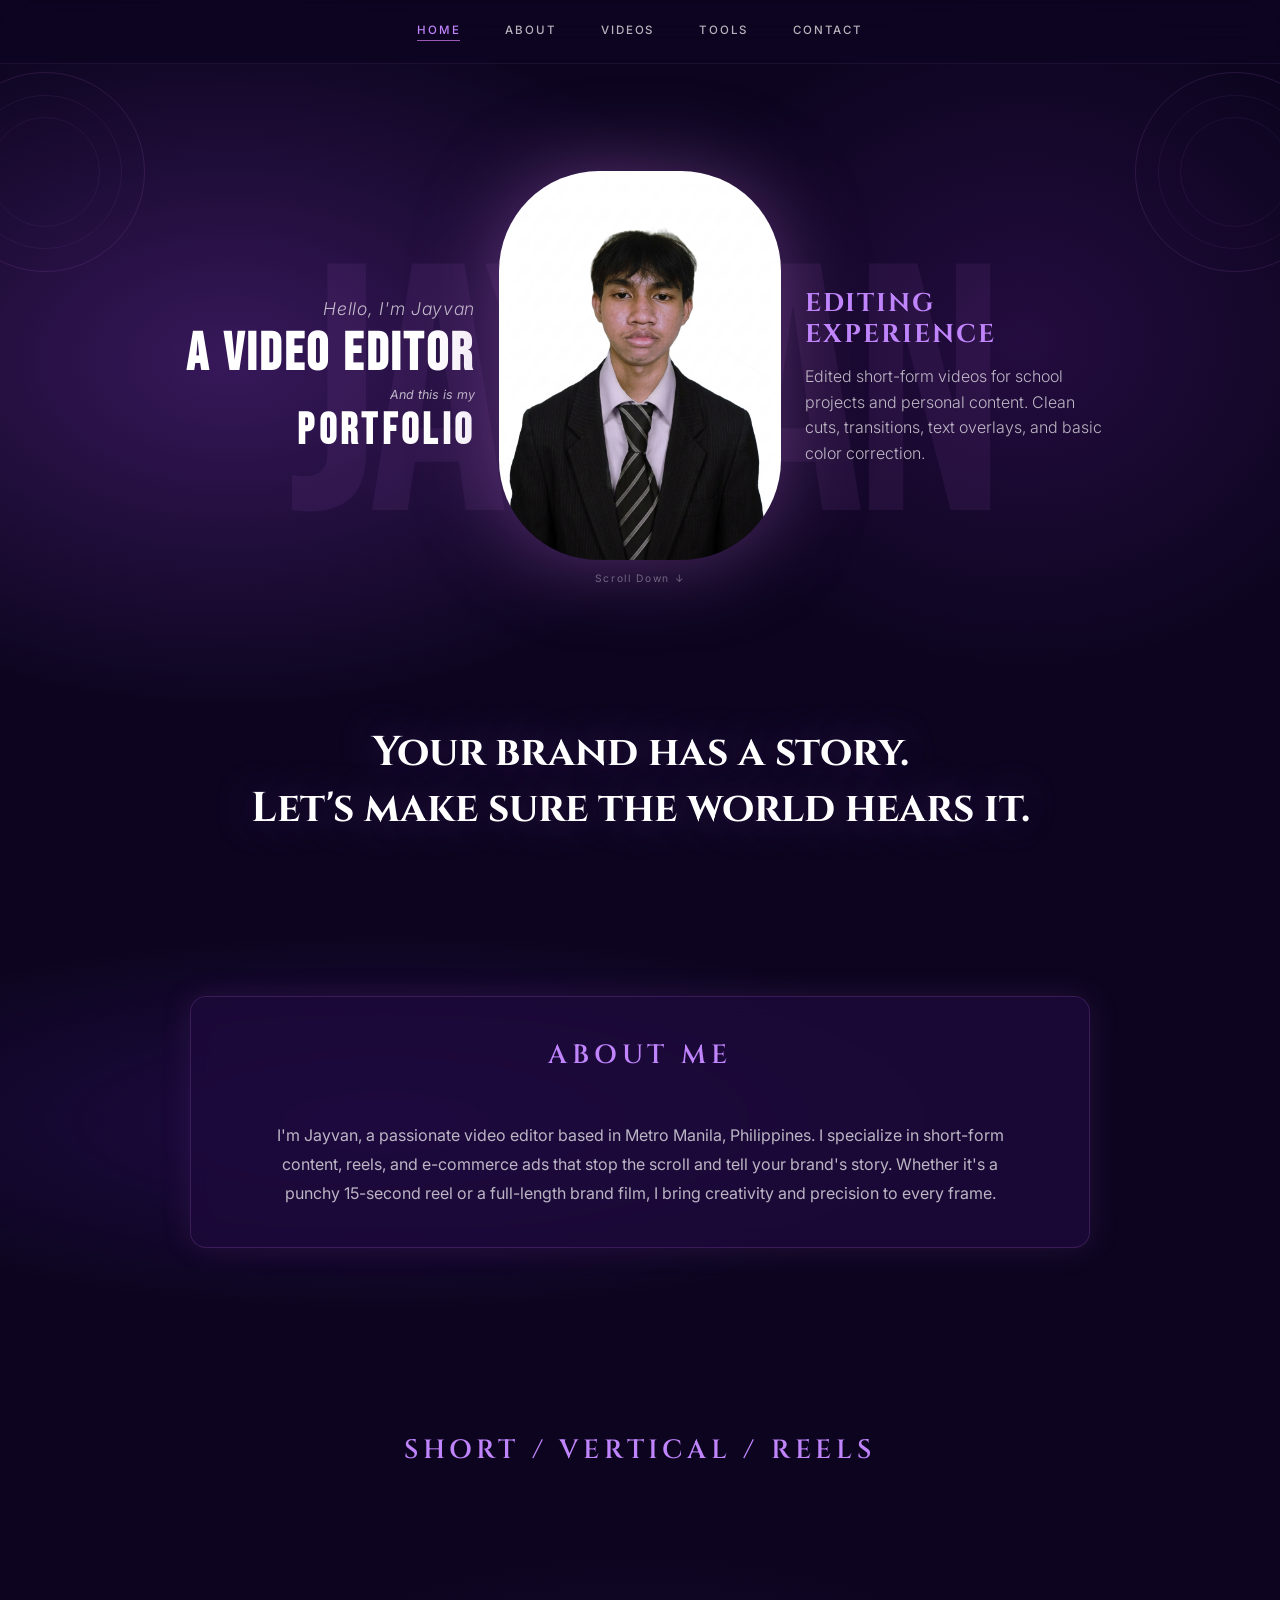
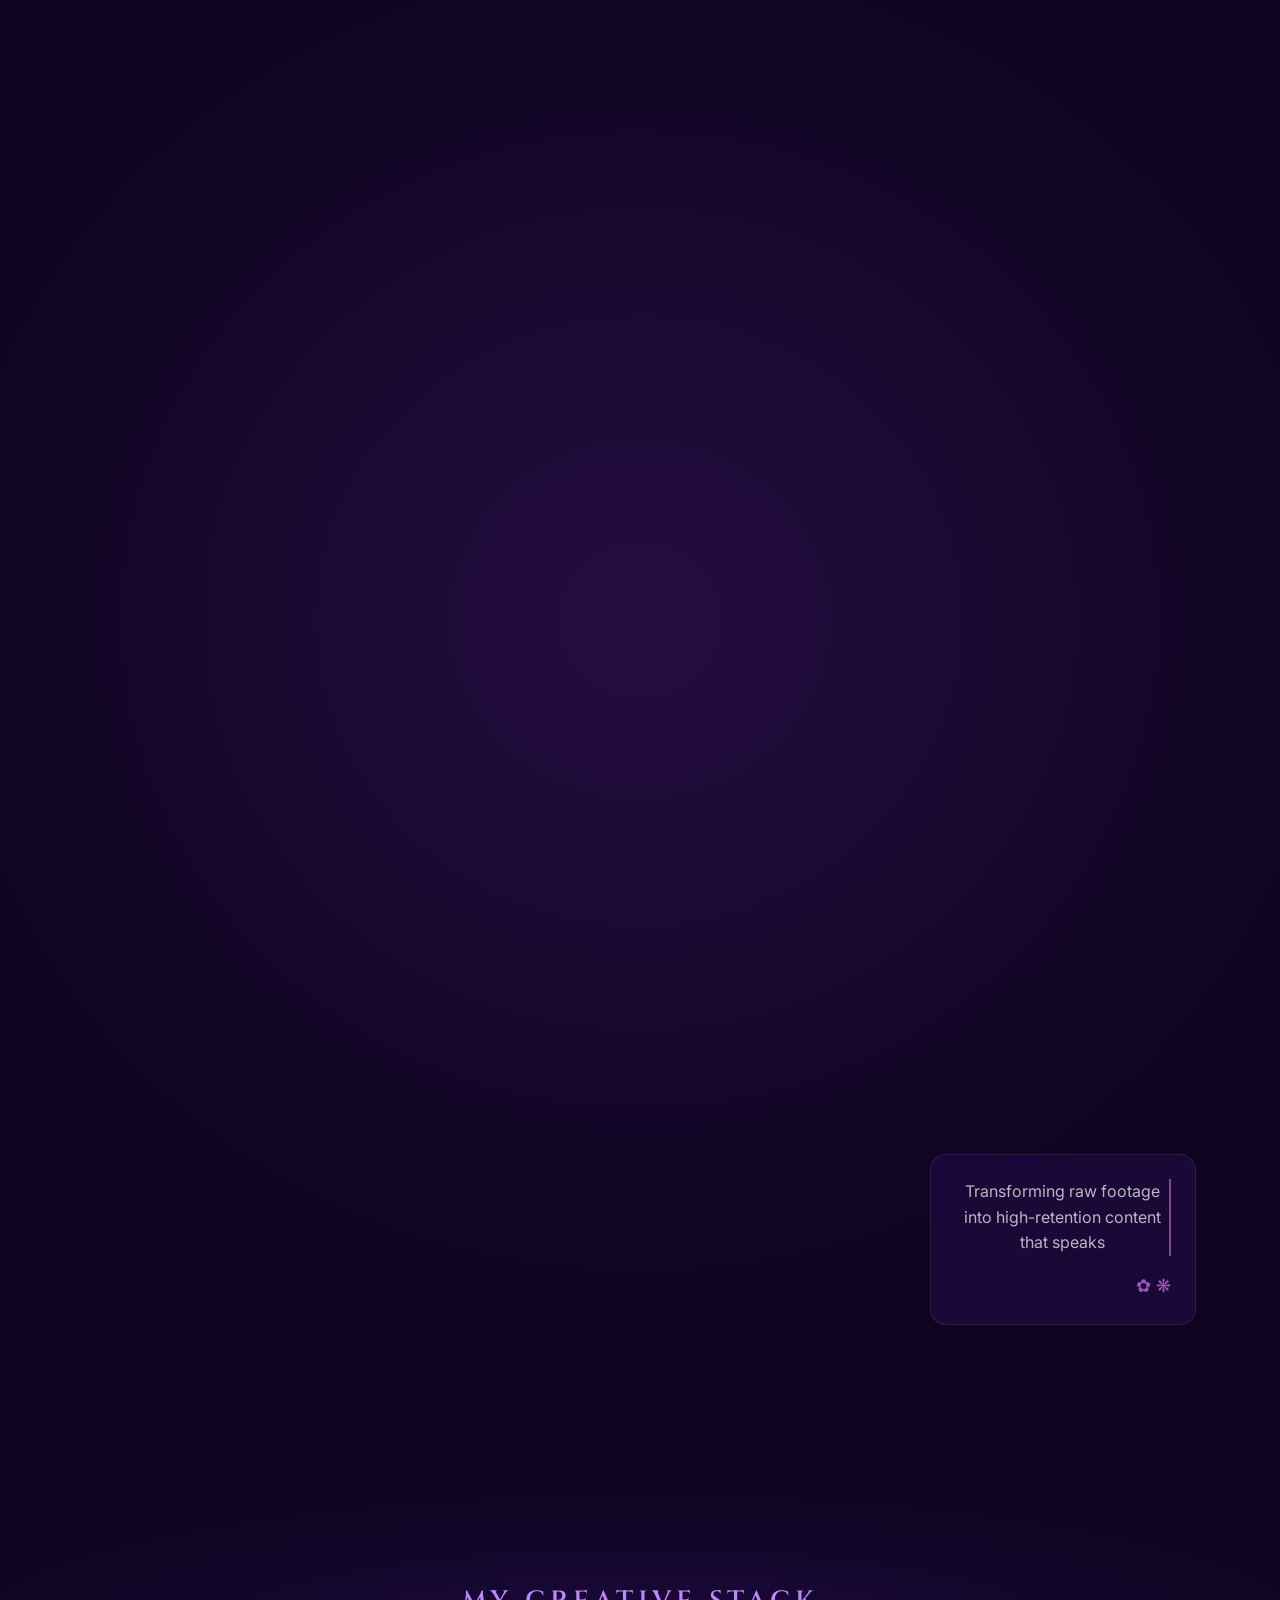
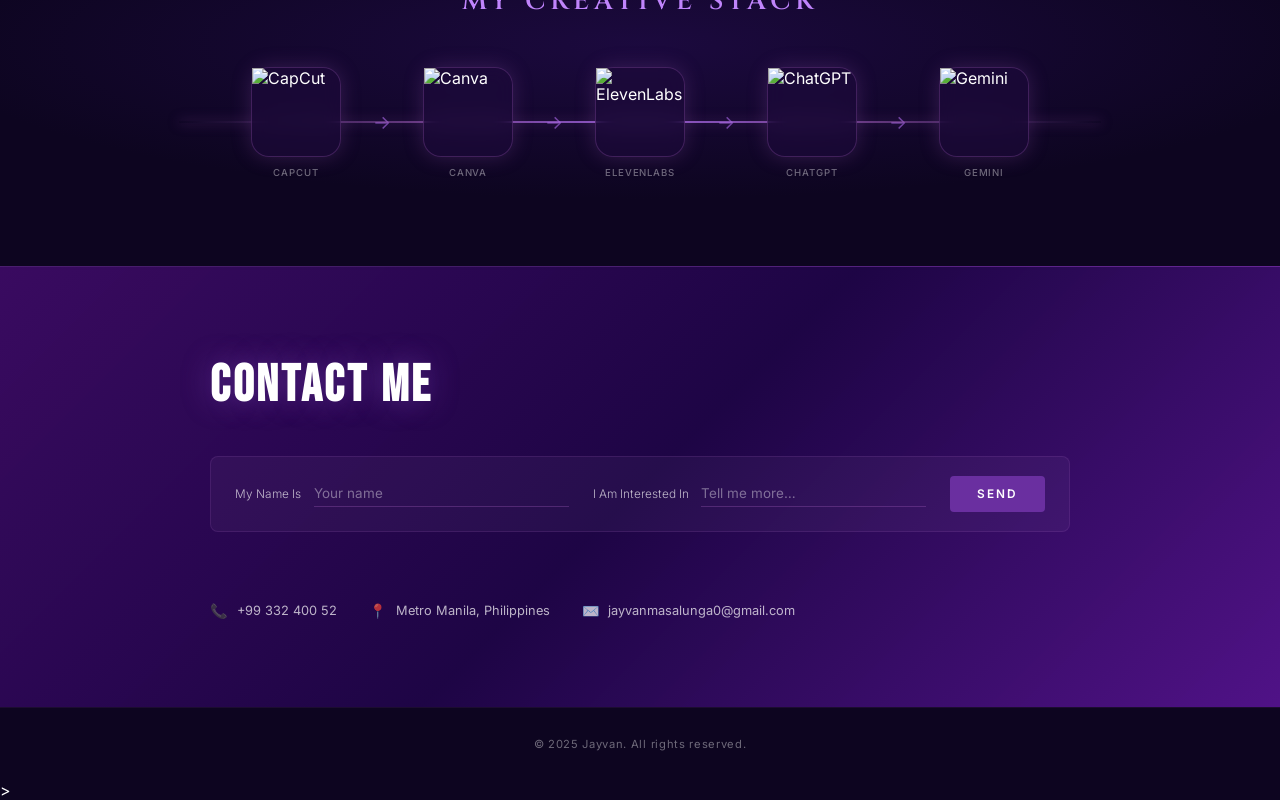
==== index.html @ a299b122 "initial commit" ====
<!DOCTYPE html>
<html lang="en">
<head>
  <meta charset="UTF-8" />
  <meta name="viewport" content="width=device-width, initial-scale=1.0" />
  <title>Jayvan — Video Editor Portfolio</title>
  <link rel="preconnect" href="https://fonts.googleapis.com" />
  <link rel="preconnect" href="https://fonts.gstatic.com" crossorigin />
  <link href="https://fonts.googleapis.com/css2?family=Bebas+Neue&family=Cinzel:wght@400;600;700&family=Inter:wght@300;400;500&display=swap" rel="stylesheet" />
  <link rel="stylesheet" href="styles.css" />
</head>

<body>

  <!-- HEADER / NAV -->
  <header class="site-header" id="site-header">
    <nav class="nav" aria-label="Main navigation">
      <a href="#home"    class="nav__link">HOME</a>
      <a href="#about"   class="nav__link">ABOUT</a>
      <a href="#videos"  class="nav__link">VIDEOS</a>
      <a href="#tools"   class="nav__link">TOOLS</a>
      <a href="#contact" class="nav__link">CONTACT</a>
    </nav>
  </header>

  <main>

    <!-- ─── HERO ─── -->
    <section class="hero section" id="home">
      <div class="hero__bg-text" aria-hidden="true">JAYVAN</div>
      <div class="hero__deco hero__deco--left"  aria-hidden="true"></div>
      <div class="hero__deco hero__deco--right" aria-hidden="true"></div>

      <div class="hero__left">
        <p class="hero__greeting animate-in">Hello, I'm Jayvan</p>
        <h1 class="hero__title animate-in delay-1">A VIDEO EDITOR</h1>
        <p class="hero__subtitle animate-in delay-2">And this is my</p>
        <h2 class="hero__portfolio animate-in delay-3">PORTFOLIO</h2>
      </div>

      <div class="hero__center animate-in delay-2">
        <div class="hero__photo-frame">
          <img
            src="images/jayvann.png"
            alt="Jayvan — Video Editor"
            class="hero__photo"
          />
        </div>
        <p class="hero__scroll-label">Scroll Down ↓</p>
      </div>

      <div class="hero__right animate-in delay-3">
        <h3 class="hero__exp-title">EDITING<br />EXPERIENCE</h3>
        <p class="hero__exp-desc">
          Edited short-form videos for school projects and personal content.
          Clean cuts, transitions, text overlays, and basic color correction.
        </p>
      </div>

      <div class="hero__tagline animate-in delay-4">
        <p>Your brand has a story.</p>
        <p>Let's make sure the world hears it.</p>
      </div>
    </section>

    <!-- ─── ABOUT ─── -->
   <section class="about section" id="about">

  <div class="about__card reveal">

    <h2 class="section-title">ABOUT ME</h2>

    <p class="about__text">
      I'm Jayvan, a passionate video editor based in Metro Manila, Philippines.
      I specialize in short-form content, reels, and e-commerce ads that stop the scroll
      and tell your brand's story. Whether it's a punchy 15-second reel or a full-length
      brand film, I bring creativity and precision to every frame.
    </p>

  </div>

</section>

    <!-- ─── SHORT / VERTICAL / REELS ─── -->
    <section class="reels section" id="videos">
      <h2 class="section-title section-title--center reveal">SHORT / VERTICAL / REELS</h2>

      <div class="reels__grid">
        <!-- ─── VIDEO 1 ─── -->
        <div class="reels__phones-row reveal delay-1">
          <div class="video-wrapper" onclick="toggleVideo(this)">
            <video src="videos/0205.mp4" playsinline></video>
            <div class="play-icon">▶</div>
            <div class="pause-icon">⏸</div>
          </div>
        </div>
        <!-- ─── VIDEO 2 ─── -->
        <div class="reels__phones-row reveal delay-1">
          <div class="video-wrapper" onclick="toggleVideo(this)">
            <video src="videos/0210.mp4" playsinline></video>
            <div class="play-icon">▶</div>
            <div class="pause-icon">⏸</div>
          </div>
        </div>
        <!-- ─── VIDEO 3 ─── -->
        <div class="reels__phones-row reveal delay-1">
          <div class="video-wrapper" onclick="toggleVideo(this)">
            <video src="videos/1218.mp4" playsinline></video>
            <div class="play-icon">▶</div>
            <div class="pause-icon">⏸</div>
          </div>
        </div>
        <!-- ─── VIDEO 4 ─── -->
        <div class="reels__phones-row reveal delay-1">
          <div class="video-wrapper" onclick="toggleVideo(this)">
            <video src="videos/0204.mp4" playsinline></video>
            <div class="play-icon">▶</div>
            <div class="pause-icon">⏸</div>
          </div>
        </div>
        <!-- ─── VIDEO 5 ─── -->
        <div class="reels__phones-row reveal delay-1">
          <div class="video-wrapper" onclick="toggleVideo(this)">
            <video src="videos/1221.mp4" playsinline></video>
            <div class="play-icon">▶</div>
            <div class="pause-icon">⏸</div>
          </div>
        </div>
        <!-- ─── VIDEO 6 ─── -->
        <div class="reels__phones-row reveal delay-1">
          <div class="video-wrapper" onclick="toggleVideo(this)">
            <video src="videos/1206.mp4" playsinline></video>
            <div class="play-icon">▶</div>
            <div class="pause-icon">⏸</div>
          </div>
        </div>
        <!-- ─── VIDEO 7 ─── -->
        <div class="reels__phones-row reveal delay-1">
          <div class="video-wrapper" onclick="toggleVideo(this)">
            <video src="videos/0315.mp4" playsinline></video>
            <div class="play-icon">▶</div>
            <div class="pause-icon">⏸</div>
          </div>
        </div>
        <!-- ─── VIDEO 8 ─── -->
        <div class="reels__phones-row reveal delay-1">
          <div class="video-wrapper" onclick="toggleVideo(this)">
            <video src="videos/0220.mp4" playsinline></video>
            <div class="play-icon">▶</div>
            <div class="pause-icon">⏸</div>
          </div>
        </div>
        <!-- ─── VIDEO 9 ─── -->
        <div class="reels__phones-row reveal delay-1">
          <div class="video-wrapper" onclick="toggleVideo(this)">
            <video src="videos/0105.mp4" playsinline></video>
            <div class="play-icon">▶</div>
            <div class="pause-icon">⏸</div>
          </div>
        </div>
        <!-- ─── VIDEO 10 ─── -->
        <div class="reels__phones-row reveal delay-1">
          <div class="video-wrapper" onclick="toggleVideo(this)">
            <video src="videos/0103.mp4" playsinline></video>
            <div class="play-icon">▶</div>
            <div class="pause-icon">⏸</div>
          </div>
        </div>
        <!-- ─── VIDEO 11 ─── -->
        <div class="reels__phones-row reveal delay-1">
          <div class="video-wrapper" onclick="toggleVideo(this)">
            <video src="videos/0215.mp4" playsinline></video>
            <div class="play-icon">▶</div>
            <div class="pause-icon">⏸</div>
          </div>
        </div>
        <!-- ─── VIDEO 12 ─── -->
        <div class="reels__phones-row row12 reveal delay-1">

        <div class="video-wrapper landscape" onclick="toggleVideo(this)">
          <video src="videos/2007.mp4" playsinline></video>
          <div class="play-icon">▶</div>
          <div class="pause-icon">⏸</div>
        </div>

        <div class="reels__desc-card">
          <p class="typing-text">
            Transforming raw footage into high-retention content that speaks your
            brand's language — bridging simple clips and scroll-stopping visual stories.
          </p>
          <span class="reels__deco" aria-hidden="true">✿ ❋</span>
        </div>

      </div>
    </section>

    <!-- ─── TOOLS ─── -->
    <section class="tools-section section" id="tools">
      <h2 class="section-title section-title--center reveal">MY CREATIVE STACK</h2>
      <div class="tools__flow reveal delay-1">

        <div class="tool-node">
          <div class="tool-node__icon">
            <img src="https://placehold.co/54x54/1a1a1a/9b59b6?text=CC" alt="CapCut" />
          </div>
          <span class="tool-node__label">CAPCUT</span>
        </div>

        <div class="tool-node__arrow" aria-hidden="true">→</div>

        <div class="tool-node">
          <div class="tool-node__icon">
            <img src="https://placehold.co/54x54/00c4cc/fff?text=Cv" alt="Canva" />
          </div>
          <span class="tool-node__label">CANVA</span>
        </div>

        <div class="tool-node__arrow" aria-hidden="true">→</div>

        <div class="tool-node">
          <div class="tool-node__icon">
            <img src="https://placehold.co/54x54/1a1a1a/fff?text=El" alt="ElevenLabs" />
          </div>
          <span class="tool-node__label">ELEVENLABS</span>
        </div>

        <div class="tool-node__arrow" aria-hidden="true">→</div>

        <div class="tool-node">
          <div class="tool-node__icon">
            <img src="https://placehold.co/54x54/1a1a1a/10a37f?text=AI" alt="ChatGPT" />
          </div>
          <span class="tool-node__label">CHATGPT</span>
        </div>

        <div class="tool-node__arrow" aria-hidden="true">→</div>

        <div class="tool-node">
          <div class="tool-node__icon">
            <img src="https://placehold.co/54x54/1a1a1a/4285f4?text=G" alt="Gemini" />
          </div>
          <span class="tool-node__label">GEMINI</span>
        </div>

      </div>
    </section>

    <!-- ─── CONTACT ─── -->
    <section class="contact section" id="contact">
      <div class="contact__inner reveal">
        <h2 class="contact__title">CONTACT ME</h2>

        <form class="contact__form" id="contactForm" novalidate>
          <div class="contact__fields">
            <div class="contact__form-group">
              <label class="contact__label" for="name">My Name Is</label>
              <input class="contact__input" type="text" id="name" name="name" placeholder="Your name" autocomplete="name" required />
            </div>
            <div class="contact__form-group">
              <label class="contact__label" for="message">I Am Interested In</label>
              <input class="contact__input" type="text" id="message" name="message" placeholder="Tell me more…" required />
            </div>
            <button class="contact__btn" type="submit">SEND</button>
          </div>
          <p class="contact__feedback" id="contactFeedback" aria-live="polite"></p>
        </form>

        <address class="contact__info">
          <div class="contact__info-item">
            <span class="contact__info-icon" aria-hidden="true">📞</span>
            <a href="tel:+9933240052">+99 332 400 52</a>
          </div>
          <div class="contact__info-item">
            <span class="contact__info-icon" aria-hidden="true">📍</span>
            <span>Metro Manila, Philippines</span>
          </div>
          <div class="contact__info-item">
            <span class="contact__info-icon" aria-hidden="true">✉️</span>
            <a href="mailto:jayvanmasalunga0@gmail.com">jayvanmasalunga0@gmail.com</a>
          </div>
        </address>
      </div>
    </section>

  </main>

  <!-- FOOTER -->
  <footer class="site-footer">
    <p>© 2025 Jayvan. All rights reserved.</p>
  </footer>
  <script src="script.js"></script>

  <script>
document.addEventListener("DOMContentLoaded", () => {
  const text = document.querySelector(".typing-text");
  const fullText = text.textContent;

  let i = 0;

  function type() {
    text.textContent = fullText.slice(0, i);
    i++;

    if (i > fullText.length) {
      setTimeout(() => {
        i = 0;
        setTimeout(type, 800); // pause before restart
      }, 1200);
      return;
    }

    setTimeout(type, 30); // typing speed
  }

  type();
});
</script>

</body>
</html>>
---- styles.css ----
/* =========================================
   BASE — CSS VARIABLES & RESET
   ========================================= */
:root {
  --purple-deep:   #0d0520;
  --purple-dark:   #160830;
  --purple-mid:    #2a0e5c;
  --purple-glow:   #6a2fa0;
  --purple-vivid:  #9b59b6;
  --purple-light:  #c084fc;
  --purple-bright: #b06ef3;
  --white:         #ffffff;
  --white-70:      rgba(255, 255, 255, 0.7);
  --white-40:      rgba(255, 255, 255, 0.4);
  --white-10:      rgba(255, 255, 255, 0.08);

  --font-display:  'Bebas Neue', sans-serif;
  --font-serif:    'Cinzel', serif;
  --font-body:     'Inter', sans-serif;

  --transition:    0.35s cubic-bezier(0.25, 0.46, 0.45, 0.94);
  --radius-phone:  22px;
  --header-h:      64px;
}

*, *::before, *::after {
  box-sizing: border-box;
  margin: 0;
  padding: 0;
}

html {
  scroll-behavior: smooth;
  font-size: 16px;
}

body {
  background: var(--purple-deep);
  color: var(--white);
  font-family: var(--font-body);
  overflow-x: hidden;
  /* Default cursor always visible */
  cursor: auto;
}

img {
  display: block;
  max-width: 100%;
}

a {
  text-decoration: none;
  color: inherit;
  transition: color var(--transition);
}

address {
  font-style: normal;
}

/* =========================================
   SCROLL ANIMATIONS
   ========================================= */
.animate-in {
  opacity: 0;
  transform: translateY(28px);
  animation: fadeSlideUp 0.85s var(--transition) forwards;
}

.reveal {
  opacity: 0;
  transform: translateY(36px);
  transition: opacity 0.65s ease, transform 0.65s ease;
}

.reveal.is-visible {
  opacity: 1;
  transform: translateY(0);
}

/* Staggered delays — used by both .animate-in and .reveal */
.delay-1 { animation-delay: 0.10s; transition-delay: 0.10s; }
.delay-2 { animation-delay: 0.22s; transition-delay: 0.22s; }
.delay-3 { animation-delay: 0.38s; transition-delay: 0.38s; }
.delay-4 { animation-delay: 0.56s; transition-delay: 0.56s; }

@keyframes fadeSlideUp {
  to { opacity: 1; transform: translateY(0); }
}

/* =========================================
   LAYOUT — SHARED SECTION STYLES
   ========================================= */
.section {
  padding: 5.5rem 4rem;
  position: relative;
}

.section-title {
  font-family: var(--font-serif);
  font-size: clamp(1rem, 2.5vw, 1.65rem);
  font-weight: 600;
  letter-spacing: 0.18em;
  color: var(--purple-light);
  margin-bottom: 3rem;
}

.section-title--center {
  text-align: center;
}

/* =========================================
   COMPONENTS — HEADER / NAV
   ========================================= */
.site-header {
  position: fixed;
  top: 0;
  left: 0;
  right: 0;
  z-index: 100;
  height: var(--header-h);
  display: flex;
  align-items: center;
  justify-content: center;
  background: rgba(13, 5, 32, 0.75);
  backdrop-filter: blur(14px);
  -webkit-backdrop-filter: blur(14px);
  border-bottom: 1px solid rgba(155, 89, 182, 0.12);
  transition: box-shadow var(--transition);
}

.site-header.scrolled {
  box-shadow: 0 4px 32px rgba(0, 0, 0, 0.4);
}

.nav {
  display: flex;
  justify-content: center;
  gap: 2.8rem;
}

.nav__link {
  font-family: var(--font-body);
  font-size: 0.72rem;
  font-weight: 500;
  letter-spacing: 0.16em;
  color: var(--white-70);
  position: relative;
  padding-bottom: 4px;
  transition: color var(--transition);
}

.nav__link::after {
  content: '';
  position: absolute;
  bottom: 0;
  left: 0;
  right: 0;
  height: 1px;
  background: var(--purple-vivid);
  transform: scaleX(0);
  transform-origin: left;
  transition: transform var(--transition);
}

.nav__link:hover,
.nav__link--active {
  color: var(--purple-light);
}

.nav__link--active::after,
.nav__link:hover::after {
  transform: scaleX(1);
}

/* =========================================
   COMPONENTS — HERO
   ========================================= */
.hero {
  min-height: 100vh;
  padding-top: var(--header-h);
  display: grid;
  grid-template-columns: 1.2fr auto 1.2fr;
  grid-template-rows: 1fr auto;
  grid-template-areas:
    "left center right"
    "tagline tagline tagline";
  align-items: center;
  gap: 1.5rem;
  padding: calc(var(--header-h) + 2rem) 10% 4rem;
  position: relative;
  overflow: hidden;
  background:
    radial-gradient(ellipse 60% 55% at 18% 40%, rgba(106, 47, 160, 0.45) 0%, transparent 70%),
    radial-gradient(ellipse 42% 52% at 80% 38%, rgba(88, 28, 135, 0.30) 0%, transparent 70%),
    var(--purple-deep);
}

/* Large watermark text */
.hero__bg-text {
  position: absolute;
  top: 45%;
  left: 50%;
  transform: translate(-50%, -50%);
  font-family: var(--font-display);
  font-size: clamp(12rem, 28vw, 22rem);
  color: rgba(155, 89, 182, 0.10);
  letter-spacing: -0.03em;
  line-height: 1;
  pointer-events: none;
  user-select: none;
  white-space: nowrap;
}

/* Decorative ring circles */
.hero__deco {
  position: absolute;
  top: 8%;
  width: 200px;
  height: 200px;
  border-radius: 50%;
  border: 1px solid rgba(155, 89, 182, 0.18);
  pointer-events: none;
}

.hero__deco::before,
.hero__deco::after {
  content: '';
  position: absolute;
  border-radius: 50%;
  border: 1px solid rgba(155, 89, 182, 0.10);
}

.hero__deco::before { inset: 22px; }
.hero__deco::after  { inset: 44px; }

.hero__deco--left  { left: -55px; }
.hero__deco--right { right: -55px; }

/* Left column */
.hero__left {
  grid-area: left;
  z-index: 2;
  text-align: right;
}

.hero__greeting {
  font-size: 1.1rem;
  font-weight: 300;
  color: var(--white-70);
  font-style: italic;
  margin-bottom: 0.5rem;
  letter-spacing: 0.04em;
}

.hero__title {
  font-family: var(--font-display);
  font-size: clamp(2rem, 4.8vw, 3.4rem);
  letter-spacing: 0.05em;
  color: var(--white);
  line-height: 1;
  margin-bottom: 0.35rem;
}

.hero__subtitle {
  font-size: 0.78rem;
  font-style: italic;
  color: var(--white-70);
  margin-bottom: 0.2rem;
}

.hero__portfolio {
  font-family: var(--font-display);
  font-size: clamp(1.5rem, 3.6vw, 2.7rem);
  letter-spacing: 0.10em;
  color: var(--white);
}

/* Center — photo */
.hero__center {
  grid-area: center;
  z-index: 2;
  display: flex;
  flex-direction: column;
  align-items: center;
  gap: 0.75rem;
}

.hero__photo-frame {
  width: clamp(250px, 22vw, 320px);
}

.hero__photo {
  width: 100%;
  border-radius: 100px;
  object-fit: cover;
  filter: drop-shadow(0 0 40px rgba(155, 89, 182, 0.50));
}

.hero__scroll-label {
  font-size: 0.64rem;
  letter-spacing: 0.16em;
  color: var(--white-40);
  animation: pulse 2.4s ease-in-out infinite;
}

@keyframes pulse {
  0%, 100% { opacity: 0.4; }
  50%       { opacity: 1;   }
}

/* Right column */
.hero__right {
  grid-area: right;
  z-index: 2;
  padding-left: 0;
  text-align: left;
}

.hero__exp-title {
  font-family: var(--font-serif);
  font-size: clamp(1rem, 2.3vw, 1.6rem);
  font-weight: 700;
  letter-spacing: 0.08em;
  color: var(--purple-light);
  margin-bottom: 0.85rem;
  line-height: 1.2;
}

.hero__exp-desc {
  font-size: 1rem;
  font-weight: 300;
  color: var(--white-70);
  line-height: 1.6;
  max-width: 300px;
}

/* Tagline row */
.hero__tagline {
  grid-area: tagline;
  text-align: center;
  margin-top: 2.5rem;
  z-index: 2;
}

.hero__tagline p {
  font-family: var(--font-serif);
  font-size: clamp(1.4rem, 3.5vw, 2.6rem);
  font-weight: 700;
  color: var(--white);
  line-height: 1.35;
  text-shadow: 0 0 40px rgba(176, 110, 243, 0.35);
}

/* =========================================
   COMPONENTS — ABOUT
   ========================================= */

.about__card {
  max-width: 900px;
  width: 100%;
  padding: 2.5rem;
  border-radius: 16px;

  background: rgba(30, 10, 60, 0.75);
  border: 1px solid rgba(155, 89, 182, 0.25);

  box-shadow: 0 0 30px rgba(155, 89, 182, 0.15);
  backdrop-filter: blur(10px);

  text-align: center;
}

.about {
  display: flex;
  justify-content: center;
  align-items: center;
  padding: 6rem 2rem;
  background:
    radial-gradient(ellipse 70% 60% at 30% 50%, rgba(42, 14, 92, 0.6) 0%, transparent 70%),
    var(--purple-deep);
}

.about__inner {
  max-width: 680px;
}

.reels__grid {
  display: grid;
  grid-template-columns: repeat(4, minmax(180px, 1fr));
  gap: 16px;
  padding: 20px;
}

.about__text {
  font-size: 1rem;
  line-height: 1.8;
  color: var(--white-70);
  max-width: 750px;
  margin: 1rem auto 0;
}

/* =========================================
   COMPONENTS — REELS
   ========================================= */
.reels {
  background:
    radial-gradient(ellipse 80% 55% at 50% 50%, rgba(88, 28, 135, 0.32) 0%, transparent 70%),
    var(--purple-deep);
}

.reels__grid {
  display: grid;
  grid-template-columns: repeat(4, minmax(180px, 1fr));
  gap: 16px;
  padding: 20px;
  grid-auto-flow: row;
}

.reels__phones-row {
  display: flex;
  gap: 1.4rem;
  align-items: flex-start;
  flex-wrap: wrap;
}

.reels__desc-card {
  background: rgba(30, 10, 60, 0.85);
  border: 1px solid rgba(155, 89, 182, 0.18);
  border-radius: 16px;
  padding: 1.5rem;
  width: 100%;             
  margin-top: 6px;
  text-align: center;
  font-size: 1rem;
  line-height: 1.6;
  color: var(--white-70);
  transition: all 0.3s ease;
}

.reels__desc-card:hover {
  transform: translateY(-3px);
  box-shadow: 0 0 25px rgba(155, 89, 182, 0.6);
  border-color: rgba(155, 89, 182, 0.5);
}

.typing-text {
  overflow: hidden;
  white-space: normal;
  border-right: 2px solid rgba(155, 89, 182, 0.8);
  animation: blink 0.7s infinite;
}

@keyframes blink {
  50% {
    border-color: transparent;
  }
}

.reels__deco {
  display: block;
  margin-top: 1rem;
  text-align: right;
  font-size: 1.1rem;
  color: var(--purple-vivid);
}

/* =========================================
   COMPONENTS — PHONE MOCKUP
   ========================================= */
.phone-mockup {
  border: 2px solid var(--purple-vivid);
  border-radius: var(--radius-phone);
  padding: 5px;
  background: rgba(10, 3, 25, 0.8);
  box-shadow:
    0 0 18px rgba(155, 89, 182, 0.22),
    inset 0 0 10px rgba(0, 0, 0, 0.45);
  flex-shrink: 0;
  transition: transform var(--transition), box-shadow var(--transition);
  animation: borderPulse 4s ease-in-out infinite;
}

.phone-mockup:nth-child(2) { animation-delay: 0.5s;  }
.phone-mockup:nth-child(3) { animation-delay: 1.0s;  }
.phone-mockup:nth-child(4) { animation-delay: 1.5s;  }

@keyframes borderPulse {
  0%, 100% { box-shadow: 0 0 14px rgba(155, 89, 182, 0.18); }
  50%       { box-shadow: 0 0 32px rgba(155, 89, 182, 0.50); }
}

.phone-mockup:hover {
  transform: translateY(-7px) scale(1.03);
  box-shadow: 0 0 38px rgba(155, 89, 182, 0.52);
  animation-play-state: paused;
}

.phone-mockup__screen {
  border-radius: 18px;
  overflow: hidden;
  background: #0d0d1a;
}

.phone-mockup__screen img {
  width: 130px;
  height: 240px;
  object-fit: cover;
}

.phone-mockup--tall .phone-mockup__screen img {
  width: 110px;
  height: 220px;
}

/* =========================================
   COMPONENTS — LANDSCAPE MOCKUP
   ========================================= */
.landscape-mockup {
  border: 2px solid var(--purple-vivid);
  border-radius: 16px;
  padding: 5px;
  background: rgba(10, 3, 25, 0.8);
  box-shadow: 0 0 18px rgba(155, 89, 182, 0.18);
  overflow: hidden;
  transition: transform var(--transition), box-shadow var(--transition);
}

.landscape-mockup:hover {
  transform: translateY(-5px);
  box-shadow: 0 0 36px rgba(155, 89, 182, 0.44);
}

.landscape-mockup img {
  border-radius: 12px;
  width: 100%;
  height: 200px;
  object-fit: cover;
}

/* =========================================
   COMPONENTS — TOOLS
   ========================================= */
.tools-section {
  background:
    radial-gradient(ellipse 80% 60% at 50% 40%, rgba(42, 14, 92, 0.5) 0%, transparent 70%),
    var(--purple-deep);
}

.tools__flow {
  position: relative;
  display: flex;
  align-items: center;
  justify-content: center;
  flex-wrap: wrap;
  gap: 2rem;
}

.tool-node {
  display: flex;
  flex-direction: column;
  align-items: center;
  gap: 0.6rem;
  transition: transform 0.3s ease;
  
}

.tool-node:hover {
  transform: translateY(-5px);
}

.tool-node__icon {
  width: 90px;
  height: 90px;
  border-radius: 18px;

  background: rgba(30, 10, 60, 0.6);
  backdrop-filter: blur(10px);

  border: 1px solid rgba(155, 89, 182, 0.3);
  box-shadow: 0 0 20px rgba(155, 89, 182, 0.25);

  transition: all 0.3s ease;
}

.tool-node__icon:hover {
  transform: scale(1.15);
  box-shadow: 0 0 30px rgba(155, 89, 182, 0.6);
}

.tool-node__icon img {
  width: 100%;
  height: 100%;
  object-fit: cover;
}

.tool-node__label {
  font-size: 0.60rem;
  letter-spacing: 0.10em;
  color: var(--white-40);
  font-weight: 500;
}

.tool-node__arrow {
  font-size: 1.2rem;
  color: rgba(176, 110, 243, 0.6);
  animation: arrowMove 1.5s ease-in-out infinite;
}

@keyframes arrowMove {
  0%, 100% { transform: translateX(0); opacity: 0.4; }
  50% { transform: translateX(5px); opacity: 1; }
}

.tools__flow::before {
  content: "";
  position: absolute;
  top: 50%;
  left: 10%;
  right: 10%;
  height: 2px;

  background: linear-gradient(
    90deg,
    transparent,
    rgba(155, 89, 182, 0.6),
    rgba(176, 110, 243, 0.8),
    rgba(155, 89, 182, 0.6),
    transparent
  );

  box-shadow: 0 0 12px rgba(155, 89, 182, 0.5);
  transform: translateY(-50%);
  z-index: 0;

  animation: glowLine 3s ease-in-out infinite;
}

@keyframes glowLine {
  0%, 100% {
    opacity: 0.6;
  }
  50% {
    opacity: 1;
  }
}

/* =========================================
   COMPONENTS — CONTACT
   ========================================= */
.contact {
  background:
    linear-gradient(135deg,
      rgba(60, 10, 100, 0.92) 0%,
      rgba(30,  5,  70, 0.96) 50%,
      rgba(90, 20, 150, 0.85) 100%),
    var(--purple-dark);
  border-top: 1px solid rgba(155, 89, 182, 0.28);
}

.contact__inner {
  max-width: 860px;
  margin: 0 auto;
}

.contact__title {
  font-family: var(--font-display);
  font-size: clamp(1.7rem, 4.5vw, 3.2rem);
  letter-spacing: 0.06em;
  color: var(--white);
  margin-bottom: 2.5rem;
  text-shadow: 0 0 30px rgba(176, 110, 243, 0.35);
}

.contact__form {
  margin-bottom: 2.5rem;
}

.contact__fields {
  display: flex;
  align-items: center;
  gap: 1.5rem;
  flex-wrap: wrap;
  background: rgba(255, 255, 255, 0.04);
  border: 1px solid rgba(155, 89, 182, 0.18);
  border-radius: 8px;
  padding: 1.2rem 1.5rem;
}

.contact__form-group {
  display: flex;          
  align-items: center;
  gap: 0.8rem;
  flex: 1;
  min-width: 160px;
}

.contact__label {
  font-size: 0.74rem;
  color: var(--white-70);
  white-space: nowrap;
  font-weight: 300;
}

.contact__input {
  background: transparent;
  border: none;
  border-bottom: 1px solid rgba(155, 89, 182, 0.35);
  color: var(--white);
  font-family: var(--font-body);
  font-size: 0.84rem;
  padding: 0.3rem 0;
  outline: none;
  flex: 1;
  transition: border-color var(--transition);
}

.contact__input::placeholder {
  color: var(--white-40);
}

.contact__input:focus {
  border-color: var(--purple-vivid);
}

.contact__btn {
  background: var(--purple-glow);
  border: none;
  color: var(--white);
  font-family: var(--font-body);
  font-size: 0.74rem;
  font-weight: 600;
  letter-spacing: 0.16em;
  padding: 0.7rem 1.7rem;
  cursor: pointer;
  border-radius: 4px;
  flex-shrink: 0;
  transition: background var(--transition), transform var(--transition);
}

.video-wrapper:hover {
  transform: scale(1.05) translateY(-5px);
  box-shadow: 0 0 25px rgba(155, 89, 182, 0.7);
  filter: brightness(1.1);
  z-index: 10;
}

.contact__btn:active {
  transform: scale(0.98);
}

.contact__feedback {
  font-size: 0.80rem;
  margin-top: 0.9rem;
  min-height: 1.2em;
}

.contact__feedback--success {
  color: #a3e6a0;
}

.contact__info {
  display: flex;
  gap: 2rem;
  flex-wrap: wrap;
}

.contact__info-item {
  display: flex;
  align-items: center;
  gap: 0.55rem;
  font-size: 0.80rem;
  color: var(--white-70);
}

.contact__info-item a:hover {
  color: var(--purple-light);
}

.contact__info-icon {
  font-size: 0.88rem;
}

/* =========================================
   COMPONENTS — FOOTER
   ========================================= */
.site-footer {
  text-align: center;
  padding: 1.8rem 2rem;
  font-size: 0.70rem;
  color: var(--white-40);
  letter-spacing: 0.06em;
  border-top: 1px solid rgba(155, 89, 182, 0.10);
  background: var(--purple-deep);
}

.video-wrapper {
  width: 100%;
  aspect-ratio: 9 / 16; /* reels style */
  position: relative;
  border-radius: 12px;
  overflow: hidden;
  transition: transform 0.3s ease, box-shadow 0.3s ease, filter 0.3s ease;
}

.video-wrapper.landscape {
  aspect-ratio: 16 / 9;
}

.video-wrapper video {
  width: 100%;
  height: 100%;
  object-fit: cover;
}

.play-icon,
.pause-icon {
  position: absolute;
  top: 50%;
  left: 50%;
  transform: translate(-50%, -50%);
  font-size: 28px;
  color: white;
  background: rgba(0,0,0,0.5);
  padding: 10px 14px;
  border-radius: 50%;
  display: none;
}

.video-wrapper.paused .play-icon {
  display: block;
}

.video-wrapper.playing .pause-icon {
  display: block;
}

@media (max-width: 560px) {
  .video-wrapper {
    width: 90px;
    height: 170px;
  }

}
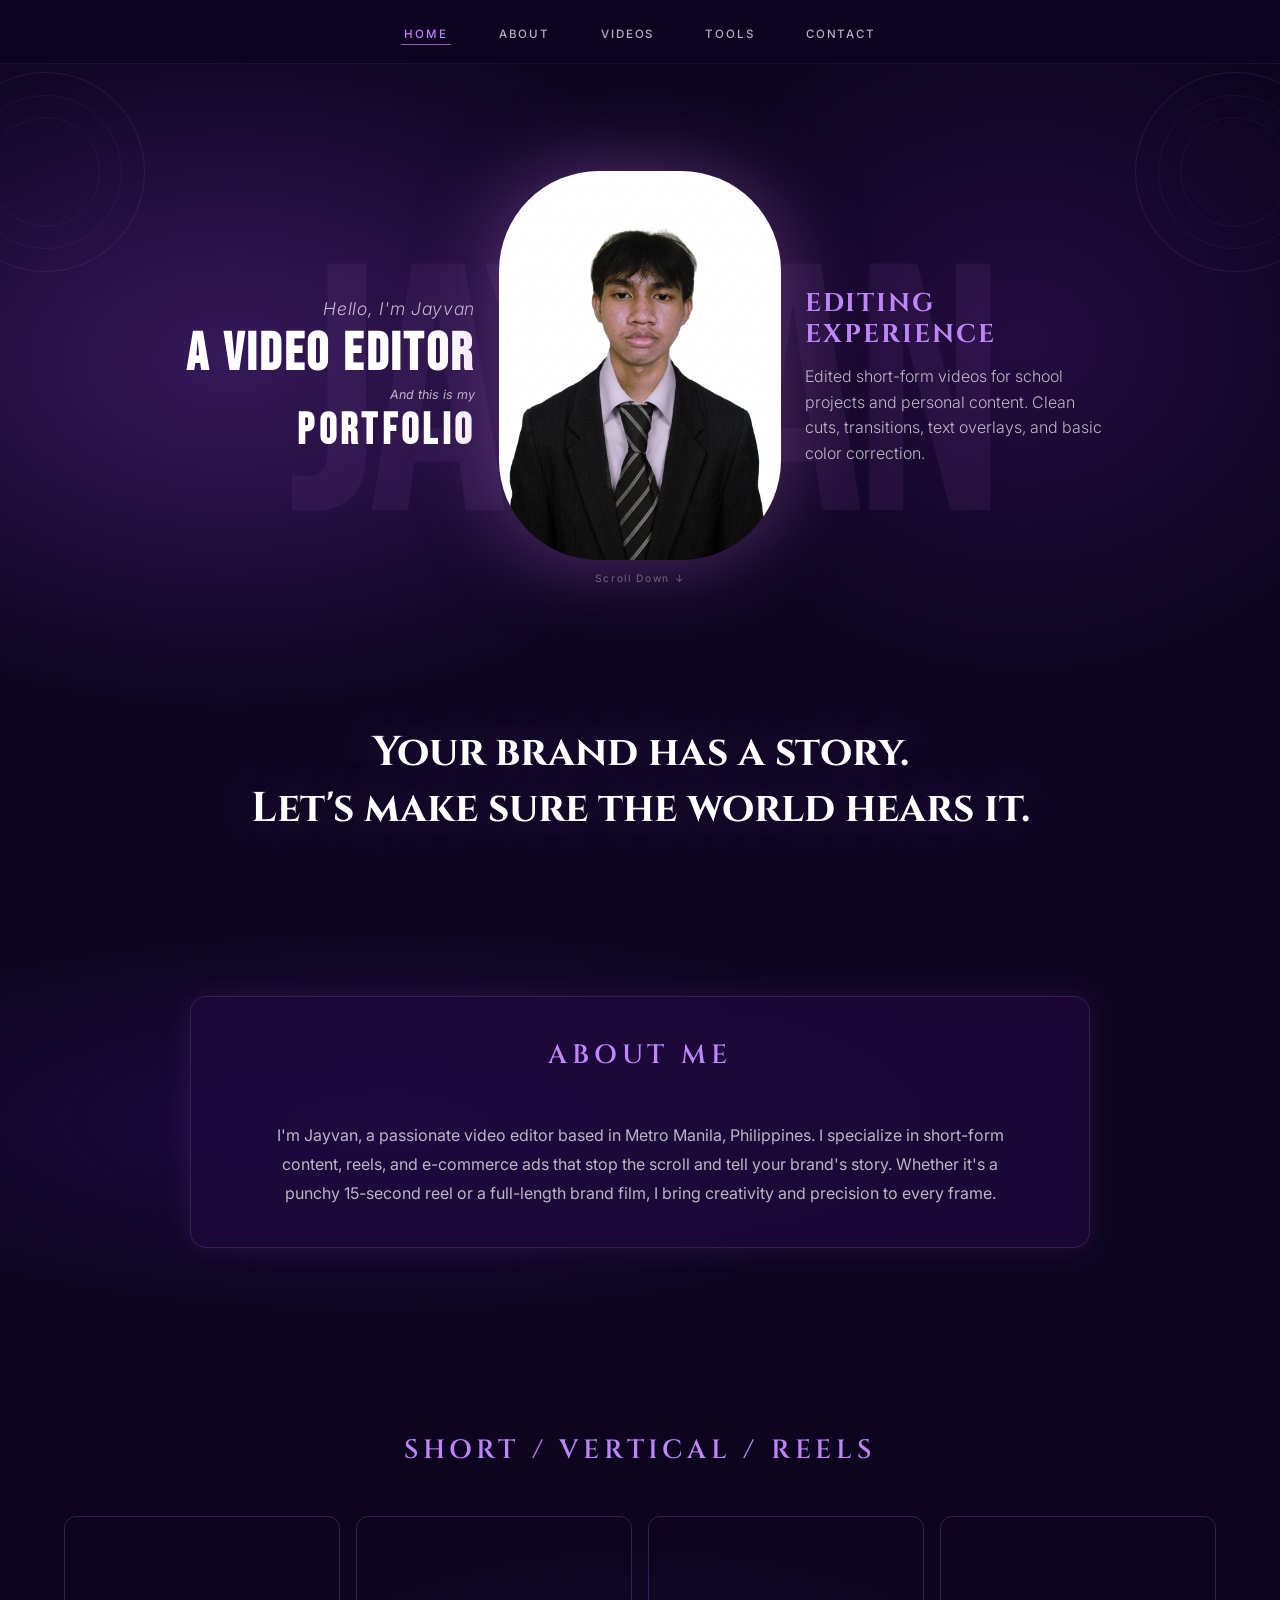
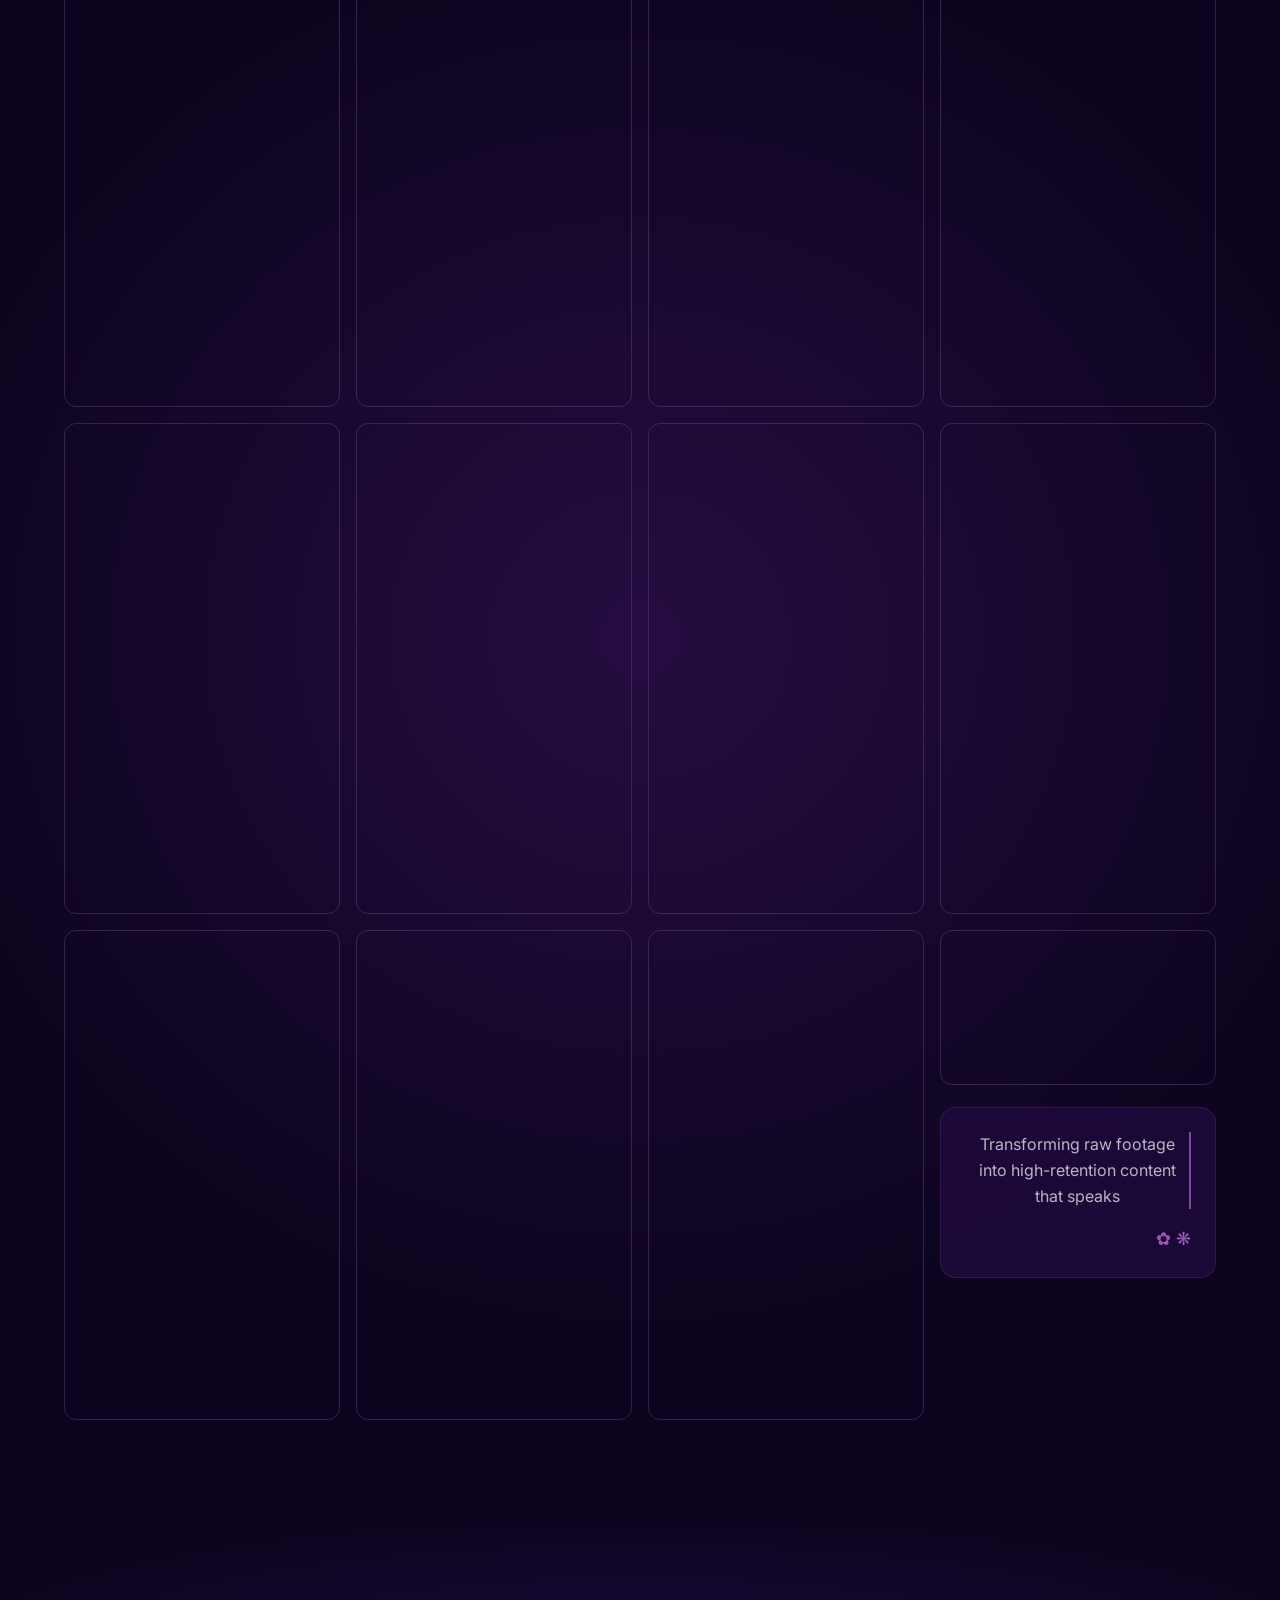
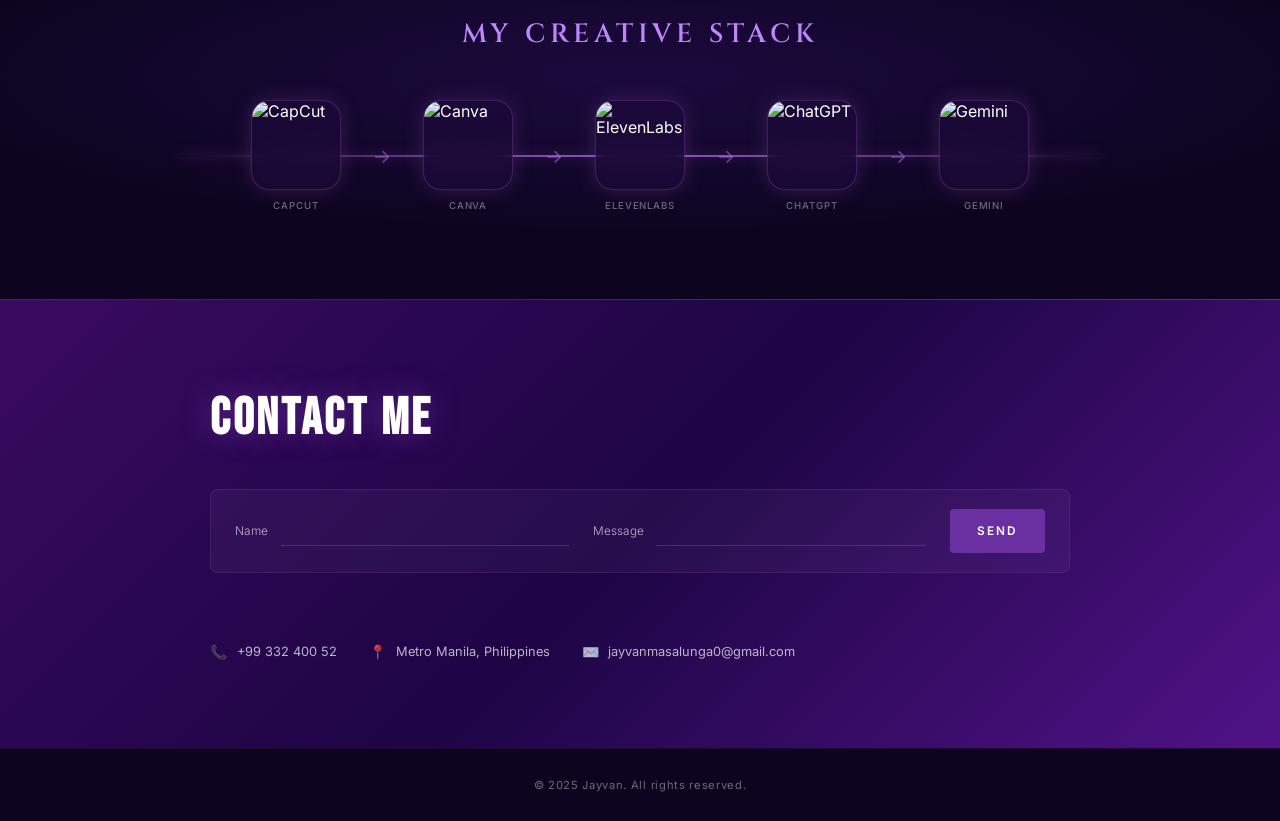
==== commit 80b3ab07: "Updated contact form, UI fixes, animations fix" ====
--- a/index.html
+++ b/index.html
@@ -15,11 +15,21 @@
   <!-- HEADER / NAV -->
   <header class="site-header" id="site-header">
     <nav class="nav" aria-label="Main navigation">
-      <a href="#home"    class="nav__link">HOME</a>
-      <a href="#about"   class="nav__link">ABOUT</a>
-      <a href="#videos"  class="nav__link">VIDEOS</a>
-      <a href="#tools"   class="nav__link">TOOLS</a>
-      <a href="#contact" class="nav__link">CONTACT</a>
+      <!-- Hamburger button (mobile only) -->
+      <button class="nav__hamburger" id="navHamburger" aria-label="Toggle navigation" aria-expanded="false">
+        <span></span>
+        <span></span>
+        <span></span>
+      </button>
+
+      <!-- Nav links -->
+      <div class="nav__links" id="navLinks">
+        <a href="#home"    class="nav__link" onclick="closeMenu()">HOME</a>
+        <a href="#about"   class="nav__link" onclick="closeMenu()">ABOUT</a>
+        <a href="#videos"  class="nav__link" onclick="closeMenu()">VIDEOS</a>
+        <a href="#tools"   class="nav__link" onclick="closeMenu()">TOOLS</a>
+        <a href="#contact" class="nav__link" onclick="closeMenu()">CONTACT</a>
+      </div>
     </nav>
   </header>
 
@@ -64,29 +74,24 @@
     </section>
 
     <!-- ─── ABOUT ─── -->
-   <section class="about section" id="about">
-
-  <div class="about__card reveal">
-
-    <h2 class="section-title">ABOUT ME</h2>
-
-    <p class="about__text">
-      I'm Jayvan, a passionate video editor based in Metro Manila, Philippines.
-      I specialize in short-form content, reels, and e-commerce ads that stop the scroll
-      and tell your brand's story. Whether it's a punchy 15-second reel or a full-length
-      brand film, I bring creativity and precision to every frame.
-    </p>
-
-  </div>
-
-</section>
+    <section class="about section" id="about">
+      <div class="about__card reveal">
+        <h2 class="section-title">ABOUT ME</h2>
+        <p class="about__text">
+          I'm Jayvan, a passionate video editor based in Metro Manila, Philippines.
+          I specialize in short-form content, reels, and e-commerce ads that stop the scroll
+          and tell your brand's story. Whether it's a punchy 15-second reel or a full-length
+          brand film, I bring creativity and precision to every frame.
+        </p>
+      </div>
+    </section>
 
     <!-- ─── SHORT / VERTICAL / REELS ─── -->
     <section class="reels section" id="videos">
       <h2 class="section-title section-title--center reveal">SHORT / VERTICAL / REELS</h2>
 
       <div class="reels__grid">
-        <!-- ─── VIDEO 1 ─── -->
+        <!-- Videos 1–11: standard portrait -->
         <div class="reels__phones-row reveal delay-1">
           <div class="video-wrapper" onclick="toggleVideo(this)">
             <video src="videos/0205.mp4" playsinline></video>
@@ -94,7 +99,7 @@
             <div class="pause-icon">⏸</div>
           </div>
         </div>
-        <!-- ─── VIDEO 2 ─── -->
+
         <div class="reels__phones-row reveal delay-1">
           <div class="video-wrapper" onclick="toggleVideo(this)">
             <video src="videos/0210.mp4" playsinline></video>
@@ -102,7 +107,7 @@
             <div class="pause-icon">⏸</div>
           </div>
         </div>
-        <!-- ─── VIDEO 3 ─── -->
+
         <div class="reels__phones-row reveal delay-1">
           <div class="video-wrapper" onclick="toggleVideo(this)">
             <video src="videos/1218.mp4" playsinline></video>
@@ -110,7 +115,7 @@
             <div class="pause-icon">⏸</div>
           </div>
         </div>
-        <!-- ─── VIDEO 4 ─── -->
+
         <div class="reels__phones-row reveal delay-1">
           <div class="video-wrapper" onclick="toggleVideo(this)">
             <video src="videos/0204.mp4" playsinline></video>
@@ -118,7 +123,7 @@
             <div class="pause-icon">⏸</div>
           </div>
         </div>
-        <!-- ─── VIDEO 5 ─── -->
+
         <div class="reels__phones-row reveal delay-1">
           <div class="video-wrapper" onclick="toggleVideo(this)">
             <video src="videos/1221.mp4" playsinline></video>
@@ -126,7 +131,7 @@
             <div class="pause-icon">⏸</div>
           </div>
         </div>
-        <!-- ─── VIDEO 6 ─── -->
+
         <div class="reels__phones-row reveal delay-1">
           <div class="video-wrapper" onclick="toggleVideo(this)">
             <video src="videos/1206.mp4" playsinline></video>
@@ -134,7 +139,7 @@
             <div class="pause-icon">⏸</div>
           </div>
         </div>
-        <!-- ─── VIDEO 7 ─── -->
+
         <div class="reels__phones-row reveal delay-1">
           <div class="video-wrapper" onclick="toggleVideo(this)">
             <video src="videos/0315.mp4" playsinline></video>
@@ -142,7 +147,7 @@
             <div class="pause-icon">⏸</div>
           </div>
         </div>
-        <!-- ─── VIDEO 8 ─── -->
+
         <div class="reels__phones-row reveal delay-1">
           <div class="video-wrapper" onclick="toggleVideo(this)">
             <video src="videos/0220.mp4" playsinline></video>
@@ -150,7 +155,7 @@
             <div class="pause-icon">⏸</div>
           </div>
         </div>
-        <!-- ─── VIDEO 9 ─── -->
+
         <div class="reels__phones-row reveal delay-1">
           <div class="video-wrapper" onclick="toggleVideo(this)">
             <video src="videos/0105.mp4" playsinline></video>
@@ -158,7 +163,7 @@
             <div class="pause-icon">⏸</div>
           </div>
         </div>
-        <!-- ─── VIDEO 10 ─── -->
+
         <div class="reels__phones-row reveal delay-1">
           <div class="video-wrapper" onclick="toggleVideo(this)">
             <video src="videos/0103.mp4" playsinline></video>
@@ -166,7 +171,7 @@
             <div class="pause-icon">⏸</div>
           </div>
         </div>
-        <!-- ─── VIDEO 11 ─── -->
+
         <div class="reels__phones-row reveal delay-1">
           <div class="video-wrapper" onclick="toggleVideo(this)">
             <video src="videos/0215.mp4" playsinline></video>
@@ -174,23 +179,23 @@
             <div class="pause-icon">⏸</div>
           </div>
         </div>
-        <!-- ─── VIDEO 12 ─── -->
+
+        <!-- ─── VIDEO 12 — full-width landscape row ─── -->
         <div class="reels__phones-row row12 reveal delay-1">
-
-        <div class="video-wrapper landscape" onclick="toggleVideo(this)">
-          <video src="videos/2007.mp4" playsinline></video>
-          <div class="play-icon">▶</div>
-          <div class="pause-icon">⏸</div>
-        </div>
-
-        <div class="reels__desc-card">
-          <p class="typing-text">
-            Transforming raw footage into high-retention content that speaks your
-            brand's language — bridging simple clips and scroll-stopping visual stories.
-          </p>
-          <span class="reels__deco" aria-hidden="true">✿ ❋</span>
-        </div>
-
+          <div class="video-wrapper landscape" onclick="toggleVideo(this)">
+            <video src="videos/2007.mp4" playsinline></video>
+            <div class="play-icon">▶</div>
+            <div class="pause-icon">⏸</div>
+          </div>
+
+          <div class="reels__desc-card">
+            <p class="typing-text">
+              Transforming raw footage into high-retention content that speaks your
+              brand's language — bridging simple clips and scroll-stopping visual stories.
+            </p>
+            <span class="reels__deco" aria-hidden="true">✿ ❋</span>
+          </div>
+        </div>
       </div>
     </section>
 
@@ -250,19 +255,19 @@
       <div class="contact__inner reveal">
         <h2 class="contact__title">CONTACT ME</h2>
 
-        <form class="contact__form" id="contactForm" novalidate>
+        <form class="contact__form">
           <div class="contact__fields">
             <div class="contact__form-group">
-              <label class="contact__label" for="name">My Name Is</label>
-              <input class="contact__input" type="text" id="name" name="name" placeholder="Your name" autocomplete="name" required />
+              <label class="contact__label">Name</label>
+              <input class="contact__input" type="text" id="name" required />
             </div>
             <div class="contact__form-group">
-              <label class="contact__label" for="message">I Am Interested In</label>
-              <input class="contact__input" type="text" id="message" name="message" placeholder="Tell me more…" required />
+              <label class="contact__label">Message</label>
+              <input class="contact__input" type="text" id="message" required />
             </div>
             <button class="contact__btn" type="submit">SEND</button>
           </div>
-          <p class="contact__feedback" id="contactFeedback" aria-live="polite"></p>
+          <p class="contact__feedback" id="contactFeedback"></p>
         </form>
 
         <address class="contact__info">
@@ -288,33 +293,131 @@
   <footer class="site-footer">
     <p>© 2025 Jayvan. All rights reserved.</p>
   </footer>
+
   <script src="script.js"></script>
 
-  <script>
+ <script src="https://cdn.jsdelivr.net/npm/@emailjs/browser@4/dist/email.min.js"></script>
+ <script>
+
+   /* CONTACT FORM + EMAILJS */
 document.addEventListener("DOMContentLoaded", () => {
+
+  emailjs.init("20XJqebH2Zwo8qe6G");
+
+  const form = document.querySelector(".contact__form");
+
+  if (!form) return;
+
+  const feedback = document.getElementById("contactFeedback");
+  const btn = document.querySelector(".contact__btn");
+
+  form.addEventListener("submit", function (e) {
+    e.preventDefault();
+
+    /* ADD LOADING STATE */
+    if (btn) {
+      btn.classList.add("loading");
+      btn.innerText = "SENDING...";
+      btn.disabled = true;
+    }
+
+    if (feedback) {
+      feedback.innerText = "Sending...";
+      feedback.className = "contact__feedback";
+    }
+
+    emailjs.send("service_5bo82lt", "template_jzcv58m", {
+      name: document.getElementById("name")?.value || "",
+      message: document.getElementById("message")?.value || ""
+    })
+
+    .then(() => {
+
+      if (feedback) {
+        feedback.innerText = "Message sent successfully!";
+        feedback.className = "contact__feedback contact__feedback--success";
+      }
+
+      form.reset();
+
+    })
+
+    .catch((error) => {
+
+      if (feedback) {
+        feedback.innerText = "Failed to send message.";
+      }
+
+      console.log(error);
+
+    })
+
+    .finally(() => {
+
+      /* RESET BUTTON */
+      if (btn) {
+        btn.classList.remove("loading");
+        btn.innerText = "SEND";
+        btn.disabled = false;
+      }
+
+    });
+
+  });
+
+});
+
+document.addEventListener("DOMContentLoaded", () => {
+  /* ── Typing animation ── */
   const text = document.querySelector(".typing-text");
-  const fullText = text.textContent;
-
-  let i = 0;
-
-  function type() {
-    text.textContent = fullText.slice(0, i);
-    i++;
-
-    if (i > fullText.length) {
-      setTimeout(() => {
-        i = 0;
-        setTimeout(type, 800); // pause before restart
-      }, 1200);
-      return;
+
+  if (text) {
+    const fullText = text.innerText;
+    let i = 0;
+
+    function type() {
+      text.innerText = fullText.slice(0, i);
+      i++;
+
+      if (i > fullText.length) {
+        setTimeout(() => {
+          i = 0;
+          text.innerText = "";
+          setTimeout(type, 500);
+        }, 1500);
+        return;
+      }
+
+      setTimeout(type, 35);
     }
 
-    setTimeout(type, 30); // typing speed
+    type();
   }
 
-  type();
+  /* ── Mobile hamburger menu ── */
+  const hamburger = document.getElementById("navHamburger");
+  const navLinks = document.getElementById("navLinks");
+
+  if (hamburger && navLinks) {
+
+    hamburger.addEventListener("click", () => {
+      const isOpen = navLinks.classList.toggle("nav__links--open");
+      hamburger.classList.toggle("nav__hamburger--open", isOpen);
+      hamburger.setAttribute("aria-expanded", isOpen);
+    });
+
+    function closeMenu() {
+      navLinks.classList.remove("nav__links--open");
+      hamburger.classList.remove("nav__hamburger--open");
+      hamburger.setAttribute("aria-expanded", "false");
+    }
+
+    document.addEventListener("click", (e) => {
+      if (!e.target.closest(".nav")) closeMenu();
+    });
+  }
+
 });
 </script>
-
 </body>
-</html>>+</html>
--- a/styles.css
+++ b/styles.css
@@ -1,6 +1,3 @@
-/* =========================================
-   BASE — CSS VARIABLES & RESET
-   ========================================= */
 :root {
   --purple-deep:   #0d0520;
   --purple-dark:   #160830;
@@ -39,7 +36,6 @@
   color: var(--white);
   font-family: var(--font-body);
   overflow-x: hidden;
-  /* Default cursor always visible */
   cursor: auto;
 }
 
@@ -58,9 +54,6 @@
   font-style: normal;
 }
 
-/* =========================================
-   SCROLL ANIMATIONS
-   ========================================= */
 .animate-in {
   opacity: 0;
   transform: translateY(28px);
@@ -78,7 +71,6 @@
   transform: translateY(0);
 }
 
-/* Staggered delays — used by both .animate-in and .reveal */
 .delay-1 { animation-delay: 0.10s; transition-delay: 0.10s; }
 .delay-2 { animation-delay: 0.22s; transition-delay: 0.22s; }
 .delay-3 { animation-delay: 0.38s; transition-delay: 0.38s; }
@@ -88,9 +80,6 @@
   to { opacity: 1; transform: translateY(0); }
 }
 
-/* =========================================
-   LAYOUT — SHARED SECTION STYLES
-   ========================================= */
 .section {
   padding: 5.5rem 4rem;
   position: relative;
@@ -109,9 +98,6 @@
   text-align: center;
 }
 
-/* =========================================
-   COMPONENTS — HEADER / NAV
-   ========================================= */
 .site-header {
   position: fixed;
   top: 0;
@@ -134,6 +120,15 @@
 }
 
 .nav {
+  display: flex;
+  align-items: center;
+  justify-content: center;
+  width: 100%;
+  padding: 0 1.5rem;
+  position: relative;
+}
+
+.nav__links {
   display: flex;
   justify-content: center;
   gap: 2.8rem;
@@ -148,6 +143,9 @@
   position: relative;
   padding-bottom: 4px;
   transition: color var(--transition);
+  white-space: nowrap;
+
+  padding: 0.5rem 0.2rem 4px;
 }
 
 .nav__link::after {
@@ -173,12 +171,44 @@
   transform: scaleX(1);
 }
 
-/* =========================================
-   COMPONENTS — HERO
-   ========================================= */
+.nav__hamburger {
+  display: none;
+  flex-direction: column;
+  justify-content: center;
+  gap: 5px;
+  background: transparent;
+  border: none;
+  cursor: pointer;
+  padding: 0.4rem;
+  margin-left: auto;
+  z-index: 110;
+}
+
+.nav__hamburger span {
+  display: block;
+  width: 22px;
+  height: 2px;
+  background: var(--white-70);
+  border-radius: 2px;
+  transition: transform 0.3s ease, opacity 0.3s ease, background 0.3s ease;
+  transform-origin: center;
+}
+
+.nav__hamburger--open span:nth-child(1) {
+  transform: translateY(7px) rotate(45deg);
+  background: var(--purple-light);
+}
+.nav__hamburger--open span:nth-child(2) {
+  opacity: 0;
+  transform: scaleX(0);
+}
+.nav__hamburger--open span:nth-child(3) {
+  transform: translateY(-7px) rotate(-45deg);
+  background: var(--purple-light);
+}
+
 .hero {
   min-height: 100vh;
-  padding-top: var(--header-h);
   display: grid;
   grid-template-columns: 1.2fr auto 1.2fr;
   grid-template-rows: 1fr auto;
@@ -196,14 +226,13 @@
     var(--purple-deep);
 }
 
-/* Large watermark text */
 .hero__bg-text {
   position: absolute;
   top: 45%;
   left: 50%;
   transform: translate(-50%, -50%);
   font-family: var(--font-display);
-  font-size: clamp(12rem, 28vw, 22rem);
+  font-size: clamp(8rem, 28vw, 22rem);
   color: rgba(155, 89, 182, 0.10);
   letter-spacing: -0.03em;
   line-height: 1;
@@ -212,7 +241,6 @@
   white-space: nowrap;
 }
 
-/* Decorative ring circles */
 .hero__deco {
   position: absolute;
   top: 8%;
@@ -237,7 +265,6 @@
 .hero__deco--left  { left: -55px; }
 .hero__deco--right { right: -55px; }
 
-/* Left column */
 .hero__left {
   grid-area: left;
   z-index: 2;
@@ -245,7 +272,7 @@
 }
 
 .hero__greeting {
-  font-size: 1.1rem;
+  font-size: clamp(0.85rem, 2vw, 1.1rem);
   font-weight: 300;
   color: var(--white-70);
   font-style: italic;
@@ -255,7 +282,7 @@
 
 .hero__title {
   font-family: var(--font-display);
-  font-size: clamp(2rem, 4.8vw, 3.4rem);
+  font-size: clamp(1.6rem, 4.8vw, 3.4rem);
   letter-spacing: 0.05em;
   color: var(--white);
   line-height: 1;
@@ -263,7 +290,7 @@
 }
 
 .hero__subtitle {
-  font-size: 0.78rem;
+  font-size: clamp(0.70rem, 1.5vw, 0.78rem);
   font-style: italic;
   color: var(--white-70);
   margin-bottom: 0.2rem;
@@ -271,12 +298,11 @@
 
 .hero__portfolio {
   font-family: var(--font-display);
-  font-size: clamp(1.5rem, 3.6vw, 2.7rem);
+  font-size: clamp(1.2rem, 3.6vw, 2.7rem);
   letter-spacing: 0.10em;
   color: var(--white);
 }
 
-/* Center — photo */
 .hero__center {
   grid-area: center;
   z-index: 2;
@@ -287,7 +313,7 @@
 }
 
 .hero__photo-frame {
-  width: clamp(250px, 22vw, 320px);
+  width: clamp(160px, 22vw, 320px);
 }
 
 .hero__photo {
@@ -309,17 +335,15 @@
   50%       { opacity: 1;   }
 }
 
-/* Right column */
 .hero__right {
   grid-area: right;
   z-index: 2;
-  padding-left: 0;
   text-align: left;
 }
 
 .hero__exp-title {
   font-family: var(--font-serif);
-  font-size: clamp(1rem, 2.3vw, 1.6rem);
+  font-size: clamp(0.85rem, 2.3vw, 1.6rem);
   font-weight: 700;
   letter-spacing: 0.08em;
   color: var(--purple-light);
@@ -328,14 +352,13 @@
 }
 
 .hero__exp-desc {
-  font-size: 1rem;
+  font-size: clamp(0.78rem, 1.5vw, 1rem);
   font-weight: 300;
   color: var(--white-70);
   line-height: 1.6;
   max-width: 300px;
 }
 
-/* Tagline row */
 .hero__tagline {
   grid-area: tagline;
   text-align: center;
@@ -345,64 +368,43 @@
 
 .hero__tagline p {
   font-family: var(--font-serif);
-  font-size: clamp(1.4rem, 3.5vw, 2.6rem);
+  font-size: clamp(1rem, 3.5vw, 2.6rem);
   font-weight: 700;
   color: var(--white);
   line-height: 1.35;
   text-shadow: 0 0 40px rgba(176, 110, 243, 0.35);
 }
 
-/* =========================================
-   COMPONENTS — ABOUT
-   ========================================= */
+.about {
+  display: flex;
+  justify-content: center;
+  align-items: center;
+  padding: 6rem 2rem;
+  background:
+    radial-gradient(ellipse 70% 60% at 30% 50%, rgba(42, 14, 92, 0.6) 0%, transparent 70%),
+    var(--purple-deep);
+}
 
 .about__card {
   max-width: 900px;
   width: 100%;
   padding: 2.5rem;
   border-radius: 16px;
-
   background: rgba(30, 10, 60, 0.75);
   border: 1px solid rgba(155, 89, 182, 0.25);
-
   box-shadow: 0 0 30px rgba(155, 89, 182, 0.15);
   backdrop-filter: blur(10px);
-
   text-align: center;
 }
 
-.about {
-  display: flex;
-  justify-content: center;
-  align-items: center;
-  padding: 6rem 2rem;
-  background:
-    radial-gradient(ellipse 70% 60% at 30% 50%, rgba(42, 14, 92, 0.6) 0%, transparent 70%),
-    var(--purple-deep);
-}
-
-.about__inner {
-  max-width: 680px;
-}
-
-.reels__grid {
-  display: grid;
-  grid-template-columns: repeat(4, minmax(180px, 1fr));
-  gap: 16px;
-  padding: 20px;
-}
-
 .about__text {
-  font-size: 1rem;
+  font-size: clamp(0.88rem, 1.5vw, 1rem);
   line-height: 1.8;
   color: var(--white-70);
   max-width: 750px;
   margin: 1rem auto 0;
 }
 
-/* =========================================
-   COMPONENTS — REELS
-   ========================================= */
 .reels {
   background:
     radial-gradient(ellipse 80% 55% at 50% 50%, rgba(88, 28, 135, 0.32) 0%, transparent 70%),
@@ -411,17 +413,29 @@
 
 .reels__grid {
   display: grid;
-  grid-template-columns: repeat(4, minmax(180px, 1fr));
+  grid-template-columns: repeat(4, 1fr);
   gap: 16px;
-  padding: 20px;
-  grid-auto-flow: row;
+  padding: 0 0 20px;
+}
+
+.row12 {
+  display: flex;
+  flex-direction: column;
+  gap: 1rem;
+}
+
+.row12 .video-wrapper.landscape {
+  width: 100%;
+}
+
+.row12 .reels__desc-card {
+  width: 100%;
 }
 
 .reels__phones-row {
   display: flex;
   gap: 1.4rem;
   align-items: flex-start;
-  flex-wrap: wrap;
 }
 
 .reels__desc-card {
@@ -429,13 +443,16 @@
   border: 1px solid rgba(155, 89, 182, 0.18);
   border-radius: 16px;
   padding: 1.5rem;
-  width: 100%;             
-  margin-top: 6px;
+  width: 100%;
   text-align: center;
-  font-size: 1rem;
+  font-size: clamp(0.85rem, 1.4vw, 1rem);
   line-height: 1.6;
   color: var(--white-70);
   transition: all 0.3s ease;
+  align-self: stretch;
+  display: flex;
+  flex-direction: column;
+  justify-content: center;
 }
 
 .reels__desc-card:hover {
@@ -452,9 +469,7 @@
 }
 
 @keyframes blink {
-  50% {
-    border-color: transparent;
-  }
+  50% { border-color: transparent; }
 }
 
 .reels__deco {
@@ -465,9 +480,308 @@
   color: var(--purple-vivid);
 }
 
-/* =========================================
-   COMPONENTS — PHONE MOCKUP
-   ========================================= */
+.video-wrapper {
+  width: 100%;
+  aspect-ratio: 9 / 16;
+  position: relative;
+  border-radius: 12px;
+  overflow: hidden;
+  cursor: pointer;
+  border: 1.5px solid rgba(155, 89, 182, 0.3);
+  transition: transform 0.3s ease, box-shadow 0.3s ease, filter 0.3s ease;
+  animation: borderPulse 4s ease-in-out infinite;
+}
+
+.video-wrapper:nth-child(odd)  { animation-delay: 0s;   }
+.video-wrapper:nth-child(even) { animation-delay: 0.6s; }
+
+@keyframes borderPulse {
+  0%, 100% { box-shadow: 0 0 10px rgba(155, 89, 182, 0.18); }
+  50%       { box-shadow: 0 0 28px rgba(155, 89, 182, 0.45); }
+}
+
+.video-wrapper.landscape {
+  aspect-ratio: 16 / 9;
+}
+
+.video-wrapper video {
+  width: 100%;
+  height: 100%;
+  object-fit: cover;
+}
+
+@media (hover: hover) {
+  .video-wrapper:hover {
+    transform: scale(1.05) translateY(-5px);
+    box-shadow: 0 0 25px rgba(155, 89, 182, 0.7);
+    filter: brightness(1.1);
+    z-index: 10;
+    animation-play-state: paused;
+  }
+}
+
+.play-icon,
+.pause-icon {
+  position: absolute;
+  top: 50%;
+  left: 50%;
+  transform: translate(-50%, -50%);
+  font-size: 28px;
+  color: white;
+  background: rgba(0, 0, 0, 0.5);
+  padding: 10px 14px;
+  border-radius: 50%;
+  display: none;
+  pointer-events: none;
+  transition: opacity 0.2s ease;
+}
+
+.video-wrapper.paused .play-icon  { display: block; }
+.video-wrapper.playing .pause-icon { display: block; }
+.tools-section {
+  background:
+    radial-gradient(ellipse 80% 60% at 50% 40%, rgba(42, 14, 92, 0.5) 0%, transparent 70%),
+    var(--purple-deep);
+}
+
+.tools__flow {
+  position: relative;
+  display: flex;
+  align-items: center;
+  justify-content: center;
+  flex-wrap: wrap;
+  gap: 2rem;
+}
+
+.tool-node {
+  display: flex;
+  flex-direction: column;
+  align-items: center;
+  gap: 0.6rem;
+  transition: transform 0.3s ease;
+}
+
+.tool-node:hover {
+  transform: translateY(-5px);
+}
+
+.tool-node__icon {
+  width: 90px;
+  height: 90px;
+  border-radius: 18px;
+  background: rgba(30, 10, 60, 0.6);
+  backdrop-filter: blur(10px);
+  border: 1px solid rgba(155, 89, 182, 0.3);
+  box-shadow: 0 0 20px rgba(155, 89, 182, 0.25);
+  display: flex;
+  align-items: center;
+  justify-content: center;
+  overflow: hidden;
+  transition: all 0.3s ease;
+}
+
+.tool-node__icon:hover {
+  transform: scale(1.15);
+  box-shadow: 0 0 30px rgba(155, 89, 182, 0.6);
+}
+
+.tool-node__icon img {
+  width: 100%;
+  height: 100%;
+  object-fit: cover;
+}
+
+.tool-node__label {
+  font-size: 0.60rem;
+  letter-spacing: 0.10em;
+  color: var(--white-40);
+  font-weight: 500;
+}
+
+.tool-node__arrow {
+  font-size: 1.2rem;
+  color: rgba(176, 110, 243, 0.6);
+  animation: arrowMove 1.5s ease-in-out infinite;
+  flex-shrink: 0;
+}
+
+@keyframes arrowMove {
+  0%, 100% { transform: translateX(0);   opacity: 0.4; }
+  50%       { transform: translateX(5px); opacity: 1;   }
+}
+
+.tools__flow::before {
+  content: "";
+  position: absolute;
+  top: 50%;
+  left: 10%;
+  right: 10%;
+  height: 2px;
+  background: linear-gradient(
+    90deg,
+    transparent,
+    rgba(155, 89, 182, 0.6),
+    rgba(176, 110, 243, 0.8),
+    rgba(155, 89, 182, 0.6),
+    transparent
+  );
+  box-shadow: 0 0 12px rgba(155, 89, 182, 0.5);
+  transform: translateY(-50%);
+  z-index: 0;
+  animation: glowLine 3s ease-in-out infinite;
+  pointer-events: none;
+}
+
+@keyframes glowLine {
+  0%, 100% { opacity: 0.6; }
+  50%       { opacity: 1;   }
+}
+
+.contact {
+  background:
+    linear-gradient(135deg,
+      rgba(60, 10, 100, 0.92) 0%,
+      rgba(30,  5,  70, 0.96) 50%,
+      rgba(90, 20, 150, 0.85) 100%),
+    var(--purple-dark);
+  border-top: 1px solid rgba(155, 89, 182, 0.28);
+}
+
+.contact__inner {
+  max-width: 860px;
+  margin: 0 auto;
+}
+
+.contact__title {
+  font-family: var(--font-display);
+  font-size: clamp(1.7rem, 4.5vw, 3.2rem);
+  letter-spacing: 0.06em;
+  color: var(--white);
+  margin-bottom: 2.5rem;
+  text-shadow: 0 0 30px rgba(176, 110, 243, 0.35);
+}
+
+.contact__form {
+  margin-bottom: 2.5rem;
+}
+
+.contact__fields {
+  display: flex;
+  align-items: center;
+  gap: 1.5rem;
+  flex-wrap: wrap;
+  background: rgba(255, 255, 255, 0.04);
+  border: 1px solid rgba(155, 89, 182, 0.18);
+  border-radius: 8px;
+  padding: 1.2rem 1.5rem;
+}
+
+.contact__form-group {
+  display: flex;
+  align-items: center;
+  gap: 0.8rem;
+  flex: 1;
+  min-width: 140px;
+}
+
+.contact__label {
+  font-size: 0.74rem;
+  color: var(--white-70);
+  white-space: nowrap;
+  font-weight: 300;
+}
+
+.contact__input {
+  background: transparent;
+  border: none;
+  border-bottom: 1px solid rgba(155, 89, 182, 0.35);
+  color: var(--white);
+  font-family: var(--font-body);
+  font-size: 0.84rem;
+  padding: 0.3rem 0;
+  outline: none;
+  flex: 1;
+  min-width: 80px;
+  transition: border-color var(--transition);
+  font-size: max(0.84rem, 16px);
+}
+
+.contact__input::placeholder {
+  color: var(--white-40);
+}
+
+.contact__input:focus {
+  border-color: var(--purple-vivid);
+}
+
+.contact__btn,
+.contact__btn:disabled {
+  background: var(--purple-glow);
+  border: none;
+  color: var(--white);
+  font-family: var(--font-body);
+  font-size: 0.74rem;
+  font-weight: 600;
+  letter-spacing: 0.16em;
+  padding: 0.7rem 1.7rem;
+  cursor: pointer;
+  border-radius: 4px;
+  flex-shrink: 0;
+  transition: background var(--transition), transform var(--transition), box-shadow var(--transition);
+  min-height: 44px;
+}
+
+.contact__btn:hover {
+  background: var(--purple-vivid);
+  box-shadow: 0 0 20px rgba(155, 89, 182, 0.5);
+}
+
+.contact__btn:active {
+  transform: scale(0.97);
+}
+
+.contact__feedback {
+  font-size: 0.80rem;
+  margin-top: 0.9rem;
+  min-height: 1.2em;
+}
+
+.contact__feedback--success {
+  color: #a3e6a0;
+}
+
+.contact__info {
+  display: flex;
+  gap: 2rem;
+  flex-wrap: wrap;
+}
+
+.contact__info-item {
+  display: flex;
+  align-items: center;
+  gap: 0.55rem;
+  font-size: 0.80rem;
+  color: var(--white-70);
+}
+
+.contact__info-item a:hover {
+  color: var(--purple-light);
+}
+
+.contact__info-icon {
+  font-size: 0.88rem;
+}
+
+.site-footer {
+  text-align: center;
+  padding: 1.8rem 2rem;
+  font-size: 0.70rem;
+  color: var(--white-40);
+  letter-spacing: 0.06em;
+  border-top: 1px solid rgba(155, 89, 182, 0.10);
+  background: var(--purple-deep);
+}
+
 .phone-mockup {
   border: 2px solid var(--purple-vivid);
   border-radius: var(--radius-phone);
@@ -481,15 +795,6 @@
   animation: borderPulse 4s ease-in-out infinite;
 }
 
-.phone-mockup:nth-child(2) { animation-delay: 0.5s;  }
-.phone-mockup:nth-child(3) { animation-delay: 1.0s;  }
-.phone-mockup:nth-child(4) { animation-delay: 1.5s;  }
-
-@keyframes borderPulse {
-  0%, 100% { box-shadow: 0 0 14px rgba(155, 89, 182, 0.18); }
-  50%       { box-shadow: 0 0 32px rgba(155, 89, 182, 0.50); }
-}
-
 .phone-mockup:hover {
   transform: translateY(-7px) scale(1.03);
   box-shadow: 0 0 38px rgba(155, 89, 182, 0.52);
@@ -502,344 +807,208 @@
   background: #0d0d1a;
 }
 
-.phone-mockup__screen img {
-  width: 130px;
-  height: 240px;
-  object-fit: cover;
-}
-
-.phone-mockup--tall .phone-mockup__screen img {
-  width: 110px;
-  height: 220px;
-}
-
-/* =========================================
-   COMPONENTS — LANDSCAPE MOCKUP
-   ========================================= */
-.landscape-mockup {
-  border: 2px solid var(--purple-vivid);
-  border-radius: 16px;
-  padding: 5px;
-  background: rgba(10, 3, 25, 0.8);
-  box-shadow: 0 0 18px rgba(155, 89, 182, 0.18);
+@media (max-width: 1024px) {
+  .section {
+    padding: 4rem 2.5rem;
+  }
+
+  .reels__grid {
+    grid-template-columns: repeat(3, 1fr);
+  }
+
+  .tools__flow::before {
+    display: none;
+  }
+
+  .tool-node__arrow {
+    font-size: 1rem;
+  }
+
+  .hero {
+    padding: calc(var(--header-h) + 1.5rem) 6% 3rem;
+    gap: 1rem;
+  }
+}
+
+@media (max-width: 768px) {
+  .nav__hamburger {
+    display: flex;
+  }
+
+.nav__links {
+  position: fixed;
+  top: var(--header-h);
+  left: 0;
+  right: 0;
+  background: rgba(13, 5, 32, 0.97);
+  backdrop-filter: blur(18px);
+  -webkit-backdrop-filter: blur(18px);
+  flex-direction: column;
+  align-items: center;
+  gap: 0;
+  padding: 0;                         
+  border-bottom: 1px solid rgba(155, 89, 182, 0.18);
+  max-height: 0;
   overflow: hidden;
-  transition: transform var(--transition), box-shadow var(--transition);
-}
-
-.landscape-mockup:hover {
-  transform: translateY(-5px);
-  box-shadow: 0 0 36px rgba(155, 89, 182, 0.44);
-}
-
-.landscape-mockup img {
-  border-radius: 12px;
+  visibility: hidden;                  
+  pointer-events: none;                
+  transition: max-height 0.4s ease, padding 0.4s ease, visibility 0.4s;
+  z-index: 99;
+}
+
+.nav__links--open {
+  max-height: 400px;
+  padding: 1rem 0 1.5rem;
+  visibility: visible;       /* ← ADD: make it visible again */
+  pointer-events: auto;      /* ← ADD: re-enable taps when open */
+}
+
+.nav__links .nav__link {
+  font-size: 0.85rem;
+  padding: 0.75rem 2rem;
   width: 100%;
-  height: 200px;
-  object-fit: cover;
-}
-
-/* =========================================
-   COMPONENTS — TOOLS
-   ========================================= */
-.tools-section {
-  background:
-    radial-gradient(ellipse 80% 60% at 50% 40%, rgba(42, 14, 92, 0.5) 0%, transparent 70%),
-    var(--purple-deep);
-}
-
-.tools__flow {
-  position: relative;
-  display: flex;
-  align-items: center;
-  justify-content: center;
-  flex-wrap: wrap;
-  gap: 2rem;
-}
-
-.tool-node {
-  display: flex;
-  flex-direction: column;
-  align-items: center;
-  gap: 0.6rem;
-  transition: transform 0.3s ease;
-  
-}
-
-.tool-node:hover {
-  transform: translateY(-5px);
-}
-
-.tool-node__icon {
-  width: 90px;
-  height: 90px;
-  border-radius: 18px;
-
-  background: rgba(30, 10, 60, 0.6);
-  backdrop-filter: blur(10px);
-
-  border: 1px solid rgba(155, 89, 182, 0.3);
-  box-shadow: 0 0 20px rgba(155, 89, 182, 0.25);
-
-  transition: all 0.3s ease;
-}
-
-.tool-node__icon:hover {
-  transform: scale(1.15);
-  box-shadow: 0 0 30px rgba(155, 89, 182, 0.6);
-}
-
-.tool-node__icon img {
-  width: 100%;
-  height: 100%;
-  object-fit: cover;
-}
-
-.tool-node__label {
-  font-size: 0.60rem;
-  letter-spacing: 0.10em;
-  color: var(--white-40);
-  font-weight: 500;
-}
-
-.tool-node__arrow {
-  font-size: 1.2rem;
-  color: rgba(176, 110, 243, 0.6);
-  animation: arrowMove 1.5s ease-in-out infinite;
-}
-
-@keyframes arrowMove {
-  0%, 100% { transform: translateX(0); opacity: 0.4; }
-  50% { transform: translateX(5px); opacity: 1; }
-}
-
-.tools__flow::before {
-  content: "";
-  position: absolute;
-  top: 50%;
-  left: 10%;
-  right: 10%;
-  height: 2px;
-
-  background: linear-gradient(
-    90deg,
-    transparent,
-    rgba(155, 89, 182, 0.6),
-    rgba(176, 110, 243, 0.8),
-    rgba(155, 89, 182, 0.6),
-    transparent
-  );
-
-  box-shadow: 0 0 12px rgba(155, 89, 182, 0.5);
-  transform: translateY(-50%);
-  z-index: 0;
-
-  animation: glowLine 3s ease-in-out infinite;
-}
-
-@keyframes glowLine {
-  0%, 100% {
-    opacity: 0.6;
-  }
-  50% {
-    opacity: 1;
-  }
-}
-
-/* =========================================
-   COMPONENTS — CONTACT
-   ========================================= */
-.contact {
-  background:
-    linear-gradient(135deg,
-      rgba(60, 10, 100, 0.92) 0%,
-      rgba(30,  5,  70, 0.96) 50%,
-      rgba(90, 20, 150, 0.85) 100%),
-    var(--purple-dark);
-  border-top: 1px solid rgba(155, 89, 182, 0.28);
-}
-
-.contact__inner {
-  max-width: 860px;
-  margin: 0 auto;
-}
-
-.contact__title {
-  font-family: var(--font-display);
-  font-size: clamp(1.7rem, 4.5vw, 3.2rem);
-  letter-spacing: 0.06em;
-  color: var(--white);
-  margin-bottom: 2.5rem;
-  text-shadow: 0 0 30px rgba(176, 110, 243, 0.35);
-}
-
-.contact__form {
-  margin-bottom: 2.5rem;
-}
-
-.contact__fields {
-  display: flex;
-  align-items: center;
-  gap: 1.5rem;
-  flex-wrap: wrap;
-  background: rgba(255, 255, 255, 0.04);
-  border: 1px solid rgba(155, 89, 182, 0.18);
-  border-radius: 8px;
-  padding: 1.2rem 1.5rem;
-}
-
-.contact__form-group {
-  display: flex;          
-  align-items: center;
-  gap: 0.8rem;
-  flex: 1;
-  min-width: 160px;
-}
-
-.contact__label {
-  font-size: 0.74rem;
-  color: var(--white-70);
-  white-space: nowrap;
-  font-weight: 300;
-}
-
-.contact__input {
-  background: transparent;
-  border: none;
-  border-bottom: 1px solid rgba(155, 89, 182, 0.35);
-  color: var(--white);
-  font-family: var(--font-body);
-  font-size: 0.84rem;
-  padding: 0.3rem 0;
-  outline: none;
-  flex: 1;
-  transition: border-color var(--transition);
-}
-
-.contact__input::placeholder {
-  color: var(--white-40);
-}
-
-.contact__input:focus {
-  border-color: var(--purple-vivid);
-}
-
-.contact__btn {
-  background: var(--purple-glow);
-  border: none;
-  color: var(--white);
-  font-family: var(--font-body);
-  font-size: 0.74rem;
-  font-weight: 600;
-  letter-spacing: 0.16em;
-  padding: 0.7rem 1.7rem;
-  cursor: pointer;
-  border-radius: 4px;
-  flex-shrink: 0;
-  transition: background var(--transition), transform var(--transition);
-}
-
-.video-wrapper:hover {
-  transform: scale(1.05) translateY(-5px);
-  box-shadow: 0 0 25px rgba(155, 89, 182, 0.7);
-  filter: brightness(1.1);
-  z-index: 10;
-}
-
-.contact__btn:active {
-  transform: scale(0.98);
-}
-
-.contact__feedback {
-  font-size: 0.80rem;
-  margin-top: 0.9rem;
-  min-height: 1.2em;
-}
-
-.contact__feedback--success {
-  color: #a3e6a0;
-}
-
-.contact__info {
-  display: flex;
-  gap: 2rem;
-  flex-wrap: wrap;
-}
-
-.contact__info-item {
-  display: flex;
-  align-items: center;
-  gap: 0.55rem;
-  font-size: 0.80rem;
-  color: var(--white-70);
-}
-
-.contact__info-item a:hover {
-  color: var(--purple-light);
-}
-
-.contact__info-icon {
-  font-size: 0.88rem;
-}
-
-/* =========================================
-   COMPONENTS — FOOTER
-   ========================================= */
-.site-footer {
   text-align: center;
-  padding: 1.8rem 2rem;
-  font-size: 0.70rem;
-  color: var(--white-40);
-  letter-spacing: 0.06em;
-  border-top: 1px solid rgba(155, 89, 182, 0.10);
-  background: var(--purple-deep);
-}
-
-.video-wrapper {
-  width: 100%;
-  aspect-ratio: 9 / 16; /* reels style */
-  position: relative;
-  border-radius: 12px;
-  overflow: hidden;
-  transition: transform 0.3s ease, box-shadow 0.3s ease, filter 0.3s ease;
-}
-
-.video-wrapper.landscape {
-  aspect-ratio: 16 / 9;
-}
-
-.video-wrapper video {
-  width: 100%;
-  height: 100%;
-  object-fit: cover;
-}
-
-.play-icon,
-.pause-icon {
-  position: absolute;
-  top: 50%;
-  left: 50%;
-  transform: translate(-50%, -50%);
-  font-size: 28px;
-  color: white;
-  background: rgba(0,0,0,0.5);
-  padding: 10px 14px;
-  border-radius: 50%;
-  display: none;
-}
-
-.video-wrapper.paused .play-icon {
-  display: block;
-}
-
-.video-wrapper.playing .pause-icon {
-  display: block;
-}
-
-@media (max-width: 560px) {
-  .video-wrapper {
-    width: 90px;
-    height: 170px;
-  }
-
-}
-
+  letter-spacing: 0.2em;
+}
+
+  .section {
+    padding: 3.5rem 1.25rem;
+  }
+
+  .hero {
+    grid-template-columns: 1fr;
+    grid-template-rows: auto auto auto auto;
+    grid-template-areas:
+      "center"
+      "left"
+      "right"
+      "tagline";
+    padding: calc(var(--header-h) + 1.5rem) 1.25rem 3rem;
+    gap: 1.8rem;
+    text-align: center;
+    min-height: auto;
+    isolation: isolate;
+  }
+
+  .hero__left {
+    text-align: center;
+  }
+
+  .hero__right {
+    text-align: center;
+  }
+
+  .hero__exp-desc {
+    max-width: 100%;
+    margin: 0 auto;
+  }
+
+  .hero__photo-frame {
+    width: clamp(140px, 55vw, 220px);
+  }
+
+  .hero__bg-text {
+    font-size: clamp(5rem, 40vw, 10rem);
+  }
+
+  .hero__deco {
+    width: 120px;
+    height: 120px;
+  }
+
+  .hero__deco--left  { left: -30px; }
+  .hero__deco--right { right: -30px; }
+
+  .reels__grid {
+    grid-template-columns: repeat(2, 1fr);
+    padding: 0;
+    gap: 12px;
+  }
+
+  .row12 {
+    flex-direction: column;
+  }
+
+  .row12 .video-wrapper.landscape,
+  .row12 .reels__desc-card {
+    flex: 1 1 auto;
+    min-width: 0;
+    width: 100%;
+  }
+
+  .tools__flow {
+    gap: 1.5rem;
+  }
+
+  .tool-node__arrow {
+    display: none;
+  }
+
+  .tool-node__icon {
+    width: 72px;
+    height: 72px;
+  }
+
+  .contact__fields {
+    flex-direction: column;
+    align-items: stretch;
+    gap: 1.2rem;
+    padding: 1.2rem;
+  }
+
+  .contact__form-group {
+    flex-direction: column;
+    align-items: flex-start;
+    gap: 0.3rem;
+    min-width: 0;
+  }
+
+  .contact__input {
+    width: 100%;
+  }
+
+  .contact__btn {
+    width: 100%;
+    text-align: center;
+  }
+
+  .contact__info {
+    flex-direction: column;
+    gap: 1rem;
+  }
+
+  .about__card {
+    padding: 1.75rem 1.25rem;
+  }
+}
+
+@media (max-width: 480px) {
+  .reels__grid {
+    grid-template-columns: 1fr;
+    gap: 10px;
+  }
+
+  .hero__tagline p {
+    font-size: clamp(0.9rem, 5.5vw, 1.4rem);
+  }
+
+  .section-title {
+    font-size: clamp(0.9rem, 4vw, 1.2rem);
+    margin-bottom: 2rem;
+  }
+
+  .about__text {
+    font-size: 0.88rem;
+  }
+
+  .tool-node__icon {
+    width: 60px;
+    height: 60px;
+  }
+}
+
+@media (hover: none) {
+  .tool-node:hover          { transform: none; }
+  .tool-node__icon:hover    { transform: none; }
+  .reels__desc-card:hover   { transform: none; box-shadow: none; }
+}
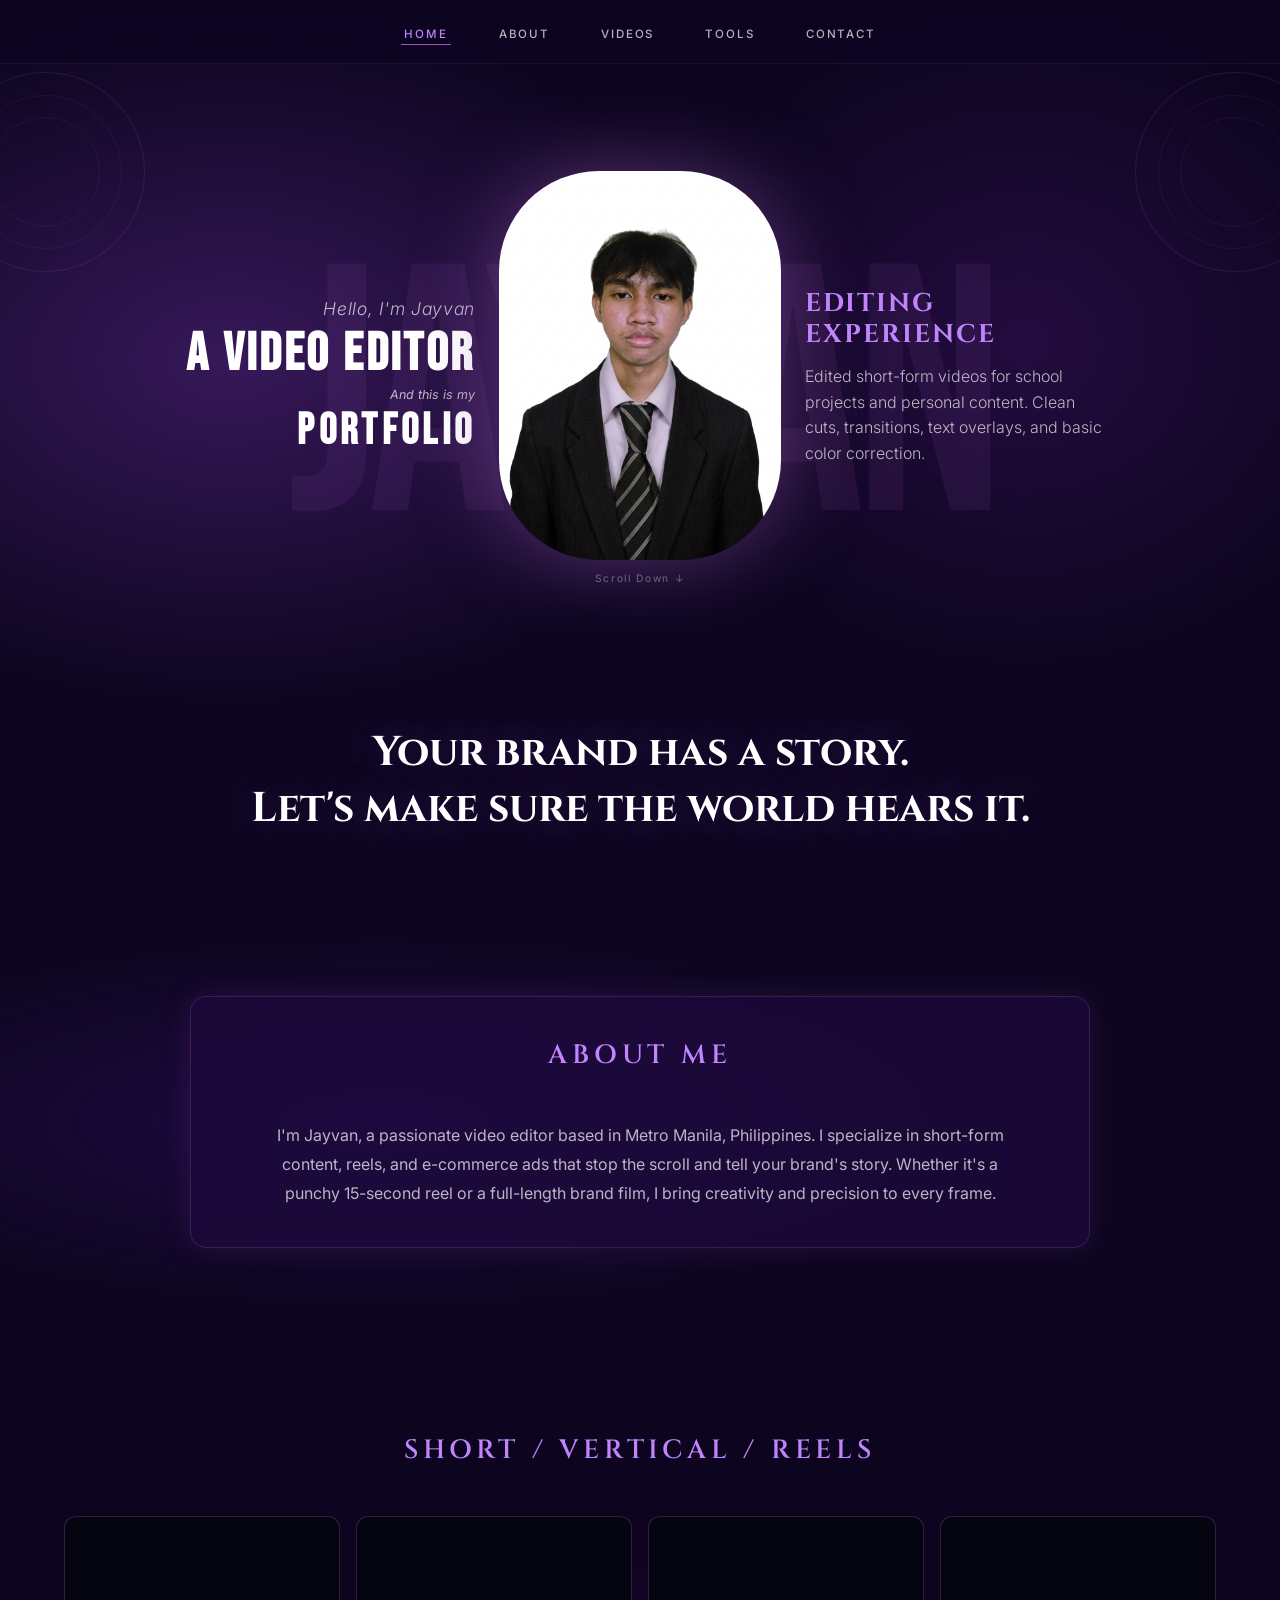
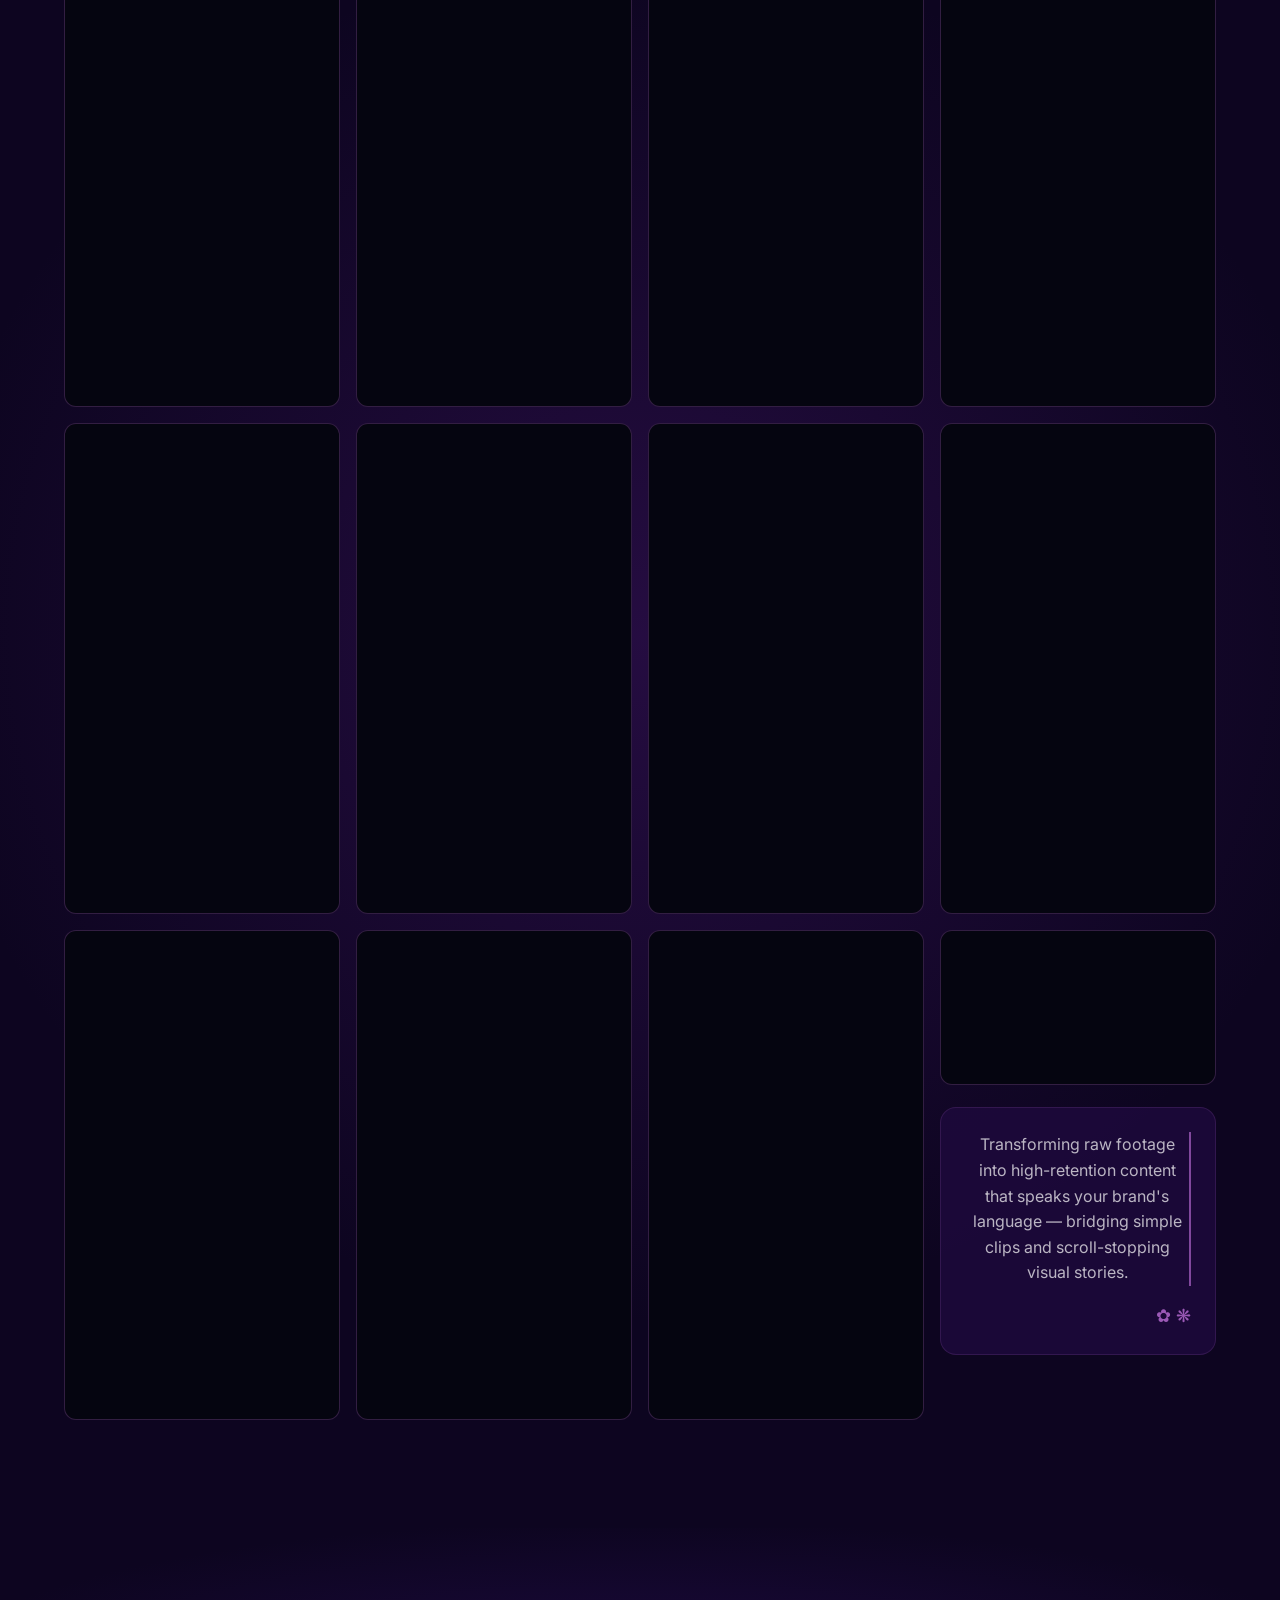
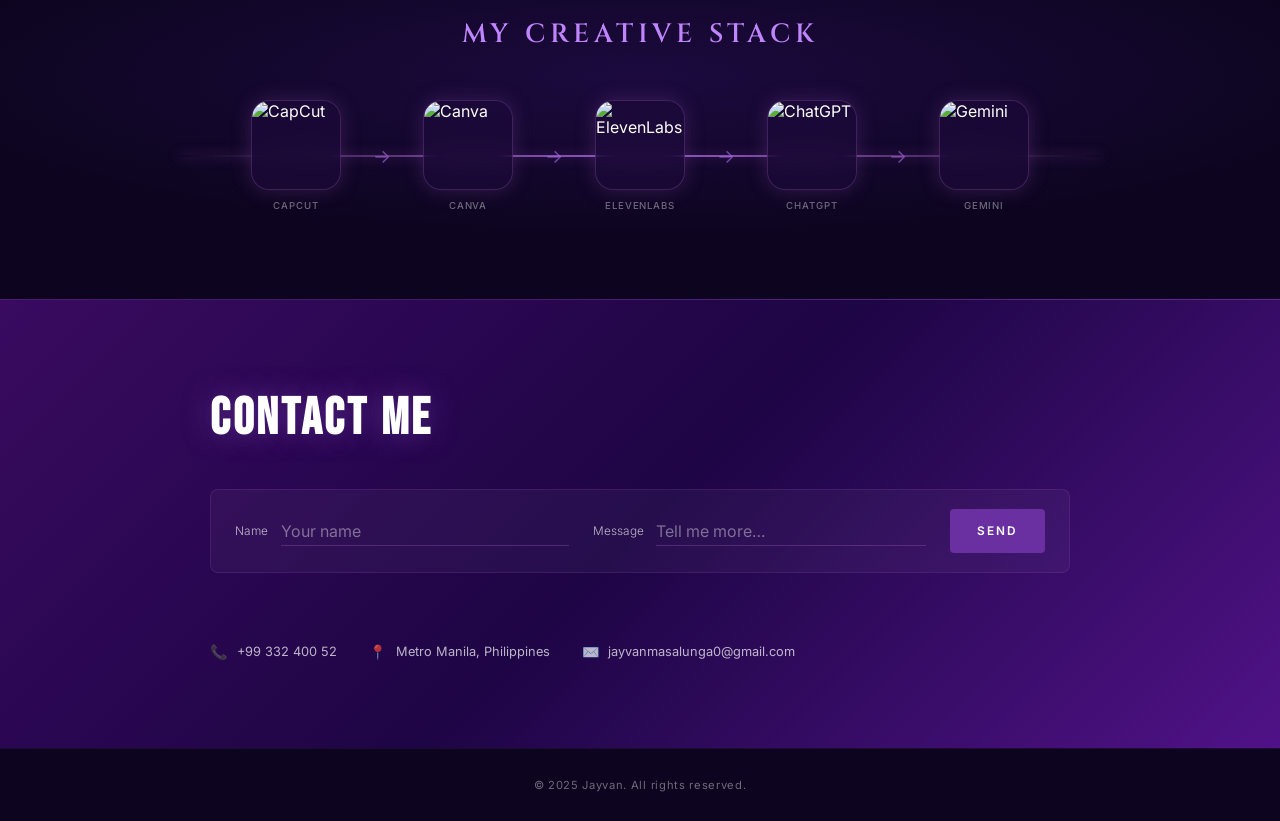
==== commit 13697e36: "Replace video embeds with YouTube links and update reel system" ====
--- a/index.html
+++ b/index.html
@@ -12,17 +12,11 @@
 
 <body>
 
-  <!-- HEADER / NAV -->
   <header class="site-header" id="site-header">
     <nav class="nav" aria-label="Main navigation">
-      <!-- Hamburger button (mobile only) -->
       <button class="nav__hamburger" id="navHamburger" aria-label="Toggle navigation" aria-expanded="false">
-        <span></span>
-        <span></span>
-        <span></span>
+        <span></span><span></span><span></span>
       </button>
-
-      <!-- Nav links -->
       <div class="nav__links" id="navLinks">
         <a href="#home"    class="nav__link" onclick="closeMenu()">HOME</a>
         <a href="#about"   class="nav__link" onclick="closeMenu()">ABOUT</a>
@@ -35,7 +29,6 @@
 
   <main>
 
-    <!-- ─── HERO ─── -->
     <section class="hero section" id="home">
       <div class="hero__bg-text" aria-hidden="true">JAYVAN</div>
       <div class="hero__deco hero__deco--left"  aria-hidden="true"></div>
@@ -50,11 +43,7 @@
 
       <div class="hero__center animate-in delay-2">
         <div class="hero__photo-frame">
-          <img
-            src="images/jayvann.png"
-            alt="Jayvan — Video Editor"
-            class="hero__photo"
-          />
+          <img src="images/jayvann.png" alt="Jayvan — Video Editor" class="hero__photo" />
         </div>
         <p class="hero__scroll-label">Scroll Down ↓</p>
       </div>
@@ -73,7 +62,6 @@
       </div>
     </section>
 
-    <!-- ─── ABOUT ─── -->
     <section class="about section" id="about">
       <div class="about__card reveal">
         <h2 class="section-title">ABOUT ME</h2>
@@ -86,108 +74,117 @@
       </div>
     </section>
 
-    <!-- ─── SHORT / VERTICAL / REELS ─── -->
     <section class="reels section" id="videos">
       <h2 class="section-title section-title--center reveal">SHORT / VERTICAL / REELS</h2>
 
       <div class="reels__grid">
-        <!-- Videos 1–11: standard portrait -->
-        <div class="reels__phones-row reveal delay-1">
-          <div class="video-wrapper" onclick="toggleVideo(this)">
-            <video src="videos/0205.mp4" playsinline></video>
-            <div class="play-icon">▶</div>
-            <div class="pause-icon">⏸</div>
-          </div>
-        </div>
-
-        <div class="reels__phones-row reveal delay-1">
-          <div class="video-wrapper" onclick="toggleVideo(this)">
-            <video src="videos/0210.mp4" playsinline></video>
-            <div class="play-icon">▶</div>
-            <div class="pause-icon">⏸</div>
-          </div>
-        </div>
-
-        <div class="reels__phones-row reveal delay-1">
-          <div class="video-wrapper" onclick="toggleVideo(this)">
-            <video src="videos/1218.mp4" playsinline></video>
-            <div class="play-icon">▶</div>
-            <div class="pause-icon">⏸</div>
-          </div>
-        </div>
-
-        <div class="reels__phones-row reveal delay-1">
-          <div class="video-wrapper" onclick="toggleVideo(this)">
-            <video src="videos/0204.mp4" playsinline></video>
-            <div class="play-icon">▶</div>
-            <div class="pause-icon">⏸</div>
-          </div>
-        </div>
-
-        <div class="reels__phones-row reveal delay-1">
-          <div class="video-wrapper" onclick="toggleVideo(this)">
-            <video src="videos/1221.mp4" playsinline></video>
-            <div class="play-icon">▶</div>
-            <div class="pause-icon">⏸</div>
-          </div>
-        </div>
-
-        <div class="reels__phones-row reveal delay-1">
-          <div class="video-wrapper" onclick="toggleVideo(this)">
-            <video src="videos/1206.mp4" playsinline></video>
-            <div class="play-icon">▶</div>
-            <div class="pause-icon">⏸</div>
-          </div>
-        </div>
-
-        <div class="reels__phones-row reveal delay-1">
-          <div class="video-wrapper" onclick="toggleVideo(this)">
-            <video src="videos/0315.mp4" playsinline></video>
-            <div class="play-icon">▶</div>
-            <div class="pause-icon">⏸</div>
-          </div>
-        </div>
-
-        <div class="reels__phones-row reveal delay-1">
-          <div class="video-wrapper" onclick="toggleVideo(this)">
-            <video src="videos/0220.mp4" playsinline></video>
-            <div class="play-icon">▶</div>
-            <div class="pause-icon">⏸</div>
-          </div>
-        </div>
-
-        <div class="reels__phones-row reveal delay-1">
-          <div class="video-wrapper" onclick="toggleVideo(this)">
-            <video src="videos/0105.mp4" playsinline></video>
-            <div class="play-icon">▶</div>
-            <div class="pause-icon">⏸</div>
-          </div>
-        </div>
-
-        <div class="reels__phones-row reveal delay-1">
-          <div class="video-wrapper" onclick="toggleVideo(this)">
-            <video src="videos/0103.mp4" playsinline></video>
-            <div class="play-icon">▶</div>
-            <div class="pause-icon">⏸</div>
-          </div>
-        </div>
-
-        <div class="reels__phones-row reveal delay-1">
-          <div class="video-wrapper" onclick="toggleVideo(this)">
-            <video src="videos/0215.mp4" playsinline></video>
-            <div class="play-icon">▶</div>
-            <div class="pause-icon">⏸</div>
-          </div>
-        </div>
-
-        <!-- ─── VIDEO 12 — full-width landscape row ─── -->
+
+        <div class="reels__phones-row reveal delay-1">
+          <div class="video-wrapper">
+            <iframe src="https://www.youtube.com/embed/cEybxGM8z2Y?rel=0&modestbranding=1"
+              title="Reel 1" frameborder="0" loading="lazy"
+              allow="accelerometer; autoplay; clipboard-write; encrypted-media; gyroscope; picture-in-picture"
+              allowfullscreen></iframe>
+          </div>
+        </div>
+
+        <div class="reels__phones-row reveal delay- 1">
+          <div class="video-wrapper">
+            <iframe src="https://www.youtube.com/embed/Y4qqD6UdPBY?rel=0&modestbranding=1"
+              title="Reel 2" frameborder="0" loading="lazy"
+              allow="accelerometer; autoplay; clipboard-write; encrypted-media; gyroscope; picture-in-picture"
+              allowfullscreen></iframe>
+          </div>
+        </div>
+
+        <div class="reels__phones-row reveal delay-1">
+          <div class="video-wrapper">
+            <iframe src="https://www.youtube.com/embed/cgYSMnbVQ_s?rel=0&modestbranding=1"
+              title="Reel 3" frameborder="0" loading="lazy"
+              allow="accelerometer; autoplay; clipboard-write; encrypted-media; gyroscope; picture-in-picture"
+              allowfullscreen></iframe>
+          </div>
+        </div>
+
+        <div class="reels__phones-row reveal delay-1">
+          <div class="video-wrapper">
+            <iframe src="https://www.youtube.com/embed/q9kn3sKK6Nc?rel=0&modestbranding=1"
+              title="Reel 4" frameborder="0" loading="lazy"
+              allow="accelerometer; autoplay; clipboard-write; encrypted-media; gyroscope; picture-in-picture"
+              allowfullscreen></iframe>
+          </div>
+        </div>
+
+        <div class="reels__phones-row reveal delay-1">
+          <div class="video-wrapper">
+            <iframe src="https://www.youtube.com/embed/8bGROPVZ8qs?rel=0&modestbranding=1"
+              title="Reel 5" frameborder="0" loading="lazy"
+              allow="accelerometer; autoplay; clipboard-write; encrypted-media; gyroscope; picture-in-picture"
+              allowfullscreen></iframe>
+          </div>
+        </div>
+
+        <div class="reels__phones-row reveal delay-1">
+          <div class="video-wrapper">
+            <iframe src="https://www.youtube.com/embed/5QZtuMehuFQ?rel=0&modestbranding=1"
+              title="Reel 6" frameborder="0" loading="lazy"
+              allow="accelerometer; autoplay; clipboard-write; encrypted-media; gyroscope; picture-in-picture"
+              allowfullscreen></iframe>
+          </div>
+        </div>
+
+        <div class="reels__phones-row reveal delay-1">
+          <div class="video-wrapper">
+            <iframe src="https://www.youtube.com/embed/x-K_IIrviA0?feature?rel=0&modestbranding=1"
+              title="Reel 7" frameborder="0" loading="lazy"
+              allow="accelerometer; autoplay; clipboard-write; encrypted-media; gyroscope; picture-in-picture"
+              allowfullscreen></iframe>
+          </div>
+        </div>
+
+        <div class="reels__phones-row reveal delay-1">
+          <div class="video-wrapper">
+            <iframe src="https://www.youtube.com/embed/KF18yfCQmW0?rel=0&modestbranding=1"
+              title="Reel 8" frameborder="0" loading="lazy"
+              allow="accelerometer; autoplay; clipboard-write; encrypted-media; gyroscope; picture-in-picture"
+              allowfullscreen></iframe>
+          </div>
+        </div>
+
+        <div class="reels__phones-row reveal delay-1">
+          <div class="video-wrapper">
+            <iframe src="https://www.youtube.com/embed/-AzD55Zw0A8?rel=0&modestbranding=1"
+              title="Reel 9" frameborder="0" loading="lazy"
+              allow="accelerometer; autoplay; clipboard-write; encrypted-media; gyroscope; picture-in-picture"
+              allowfullscreen></iframe>
+          </div>
+        </div>
+
+        <div class="reels__phones-row reveal delay-1">
+          <div class="video-wrapper">
+            <iframe src="https://www.youtube.com/embed/U7HWyPUtesc?rel=0&modestbranding=1"
+              title="Reel 10" frameborder="0" loading="lazy"
+              allow="accelerometer; autoplay; clipboard-write; encrypted-media; gyroscope; picture-in-picture"
+              allowfullscreen></iframe>
+          </div>
+        </div>
+
+        <div class="reels__phones-row reveal delay-1">
+          <div class="video-wrapper">
+            <iframe src="https://www.youtube.com/embed/8oBrZ17XQ7o?rel=0&modestbranding=1"
+              title="Reel 11" frameborder="0" loading="lazy"
+              allow="accelerometer; autoplay; clipboard-write; encrypted-media; gyroscope; picture-in-picture"
+              allowfullscreen></iframe>
+          </div>
+        </div>
+
         <div class="reels__phones-row row12 reveal delay-1">
-          <div class="video-wrapper landscape" onclick="toggleVideo(this)">
-            <video src="videos/2007.mp4" playsinline></video>
-            <div class="play-icon">▶</div>
-            <div class="pause-icon">⏸</div>
-          </div>
-
+          <div class="video-wrapper landscape">
+            <iframe src="https://www.youtube.com/embed/n8Y12wETFhU?rel=0&modestbranding=1"
+              title="Reel 12" frameborder="0" loading="lazy"
+              allow="accelerometer; autoplay; clipboard-write; encrypted-media; gyroscope; picture-in-picture"
+              allowfullscreen></iframe>
+          </div>
           <div class="reels__desc-card">
             <p class="typing-text">
               Transforming raw footage into high-retention content that speaks your
@@ -196,10 +193,10 @@
             <span class="reels__deco" aria-hidden="true">✿ ❋</span>
           </div>
         </div>
-      </div>
-    </section>
-
-    <!-- ─── TOOLS ─── -->
+
+      </div>
+    </section>
+
     <section class="tools-section section" id="tools">
       <h2 class="section-title section-title--center reveal">MY CREATIVE STACK</h2>
       <div class="tools__flow reveal delay-1">
@@ -250,24 +247,23 @@
       </div>
     </section>
 
-    <!-- ─── CONTACT ─── -->
     <section class="contact section" id="contact">
       <div class="contact__inner reveal">
         <h2 class="contact__title">CONTACT ME</h2>
 
-        <form class="contact__form">
+        <form class="contact__form" id="contactForm">
           <div class="contact__fields">
             <div class="contact__form-group">
-              <label class="contact__label">Name</label>
-              <input class="contact__input" type="text" id="name" required />
+              <label class="contact__label" for="name">Name</label>
+              <input class="contact__input" type="text" id="name" name="name" placeholder="Your name" required />
             </div>
             <div class="contact__form-group">
-              <label class="contact__label">Message</label>
-              <input class="contact__input" type="text" id="message" required />
+              <label class="contact__label" for="message">Message</label>
+              <input class="contact__input" type="text" id="message" name="message" placeholder="Tell me more…" required />
             </div>
             <button class="contact__btn" type="submit">SEND</button>
           </div>
-          <p class="contact__feedback" id="contactFeedback"></p>
+          <p class="contact__feedback" id="contactFeedback" aria-live="polite"></p>
         </form>
 
         <address class="contact__info">
@@ -289,135 +285,103 @@
 
   </main>
 
-  <!-- FOOTER -->
   <footer class="site-footer">
     <p>© 2025 Jayvan. All rights reserved.</p>
   </footer>
 
   <script src="script.js"></script>
 
- <script src="https://cdn.jsdelivr.net/npm/@emailjs/browser@4/dist/email.min.js"></script>
- <script>
-
-   /* CONTACT FORM + EMAILJS */
-document.addEventListener("DOMContentLoaded", () => {
-
-  emailjs.init("20XJqebH2Zwo8qe6G");
-
-  const form = document.querySelector(".contact__form");
-
-  if (!form) return;
-
-  const feedback = document.getElementById("contactFeedback");
-  const btn = document.querySelector(".contact__btn");
-
-  form.addEventListener("submit", function (e) {
-    e.preventDefault();
-
-    /* ADD LOADING STATE */
-    if (btn) {
-      btn.classList.add("loading");
-      btn.innerText = "SENDING...";
-      btn.disabled = true;
+  <!-- EmailJS SDK -->
+  <script src="https://cdn.jsdelivr.net/npm/@emailjs/browser@4/dist/email.min.js"></script>
+  <script>
+  document.addEventListener("DOMContentLoaded", () => {
+
+    /* ── EmailJS init ── */
+    emailjs.init("20XJqebH2Zwo8qe6G");
+
+    const form     = document.getElementById("contactForm");
+    const feedback = document.getElementById("contactFeedback");
+    const btn      = form ? form.querySelector(".contact__btn") : null;
+
+    if (form) {
+      form.addEventListener("submit", function (e) {
+        e.preventDefault();
+
+        if (btn) { btn.innerText = "SENDING..."; btn.disabled = true; }
+        if (feedback) { feedback.innerText = "Sending…"; feedback.className = "contact__feedback"; }
+
+        emailjs.send("service_5bo82lt", "template_jzcv58m", {
+          name:    document.getElementById("name")?.value    || "",
+          message: document.getElementById("message")?.value || ""
+        })
+        .then(() => {
+          if (feedback) {
+            feedback.innerText = "✅ Message sent successfully!";
+            feedback.className = "contact__feedback contact__feedback--success";
+          }
+          form.reset();
+        })
+        .catch((err) => {
+          if (feedback) feedback.innerText = "❌ Failed to send. Please try again.";
+          console.error(err);
+        })
+        .finally(() => {
+          if (btn) { btn.innerText = "SEND"; btn.disabled = false; }
+        });
+      });
     }
 
-    if (feedback) {
-      feedback.innerText = "Sending...";
-      feedback.className = "contact__feedback";
+    /* ── Typing animation — starts only when card scrolls into view ── */
+    const textEl = document.querySelector(".typing-text");
+    if (textEl) {
+      const full = textEl.innerText.trim();
+      let i = 0;
+      textEl.innerText = "";
+
+      function typeLoop() {
+        textEl.innerText = full.slice(0, i++);
+        if (i > full.length) {
+          setTimeout(() => { i = 0; setTimeout(typeLoop, 500); }, 1800);
+        } else {
+          setTimeout(typeLoop, 35);
+        }
+      }
+
+      const typingObs = new IntersectionObserver(([entry]) => {
+        if (entry.isIntersecting) { typeLoop(); typingObs.disconnect(); }
+      }, { threshold: 0.4 });
+      typingObs.observe(textEl);
     }
 
-    emailjs.send("service_5bo82lt", "template_jzcv58m", {
-      name: document.getElementById("name")?.value || "",
-      message: document.getElementById("message")?.value || ""
-    })
-
-    .then(() => {
-
-      if (feedback) {
-        feedback.innerText = "Message sent successfully!";
-        feedback.className = "contact__feedback contact__feedback--success";
-      }
-
-      form.reset();
-
-    })
-
-    .catch((error) => {
-
-      if (feedback) {
-        feedback.innerText = "Failed to send message.";
-      }
-
-      console.log(error);
-
-    })
-
-    .finally(() => {
-
-      /* RESET BUTTON */
-      if (btn) {
-        btn.classList.remove("loading");
-        btn.innerText = "SEND";
-        btn.disabled = false;
-      }
-
-    });
-
+    /* ── Hamburger ── */
+    const hamburger = document.getElementById("navHamburger");
+    const navLinks  = document.getElementById("navLinks");
+
+    if (hamburger && navLinks) {
+      hamburger.addEventListener("click", () => {
+        const isOpen = navLinks.classList.toggle("nav__links--open");
+        hamburger.classList.toggle("nav__hamburger--open", isOpen);
+        hamburger.setAttribute("aria-expanded", String(isOpen));
+      });
+
+      document.addEventListener("click", (e) => {
+        if (!e.target.closest(".nav")) closeMenu();
+      });
+    }
   });
 
-});
-
-document.addEventListener("DOMContentLoaded", () => {
-  /* ── Typing animation ── */
-  const text = document.querySelector(".typing-text");
-
-  if (text) {
-    const fullText = text.innerText;
-    let i = 0;
-
-    function type() {
-      text.innerText = fullText.slice(0, i);
-      i++;
-
-      if (i > fullText.length) {
-        setTimeout(() => {
-          i = 0;
-          text.innerText = "";
-          setTimeout(type, 500);
-        }, 1500);
-        return;
-      }
-
-      setTimeout(type, 35);
-    }
-
-    type();
-  }
-
-  /* ── Mobile hamburger menu ── */
-  const hamburger = document.getElementById("navHamburger");
-  const navLinks = document.getElementById("navLinks");
-
-  if (hamburger && navLinks) {
-
-    hamburger.addEventListener("click", () => {
-      const isOpen = navLinks.classList.toggle("nav__links--open");
-      hamburger.classList.toggle("nav__hamburger--open", isOpen);
-      hamburger.setAttribute("aria-expanded", isOpen);
-    });
-
-    function closeMenu() {
-      navLinks.classList.remove("nav__links--open");
+  /* closeMenu — called by onclick on <a> tags */
+  function closeMenu() {
+    const hamburger = document.getElementById("navHamburger");
+    const navLinks  = document.getElementById("navLinks");
+    if (!navLinks) return;
+    navLinks.classList.remove("nav__links--open");
+    if (hamburger) {
       hamburger.classList.remove("nav__hamburger--open");
       hamburger.setAttribute("aria-expanded", "false");
     }
-
-    document.addEventListener("click", (e) => {
-      if (!e.target.closest(".nav")) closeMenu();
-    });
   }
-
-});
-</script>
+  </script>
+
 </body>
 </html>
--- a/styles.css
+++ b/styles.css
@@ -100,9 +100,7 @@
 
 .site-header {
   position: fixed;
-  top: 0;
-  left: 0;
-  right: 0;
+  top: 0; left: 0; right: 0;
   z-index: 100;
   height: var(--header-h);
   display: flex;
@@ -141,19 +139,15 @@
   letter-spacing: 0.16em;
   color: var(--white-70);
   position: relative;
-  padding-bottom: 4px;
+  padding: 0.5rem 0.2rem 4px;
   transition: color var(--transition);
   white-space: nowrap;
-
-  padding: 0.5rem 0.2rem 4px;
 }
 
 .nav__link::after {
   content: '';
   position: absolute;
-  bottom: 0;
-  left: 0;
-  right: 0;
+  bottom: 0; left: 0; right: 0;
   height: 1px;
   background: var(--purple-vivid);
   transform: scaleX(0);
@@ -162,14 +156,10 @@
 }
 
 .nav__link:hover,
-.nav__link--active {
-  color: var(--purple-light);
-}
+.nav__link--active { color: var(--purple-light); }
 
 .nav__link--active::after,
-.nav__link:hover::after {
-  transform: scaleX(1);
-}
+.nav__link:hover::after { transform: scaleX(1); }
 
 .nav__hamburger {
   display: none;
@@ -194,18 +184,10 @@
   transform-origin: center;
 }
 
-.nav__hamburger--open span:nth-child(1) {
-  transform: translateY(7px) rotate(45deg);
-  background: var(--purple-light);
-}
-.nav__hamburger--open span:nth-child(2) {
-  opacity: 0;
-  transform: scaleX(0);
-}
-.nav__hamburger--open span:nth-child(3) {
-  transform: translateY(-7px) rotate(-45deg);
-  background: var(--purple-light);
-}
+.nav__hamburger--open span:nth-child(1) { transform: translateY(7px) rotate(45deg);  background: var(--purple-light); }
+.nav__hamburger--open span:nth-child(2) { opacity: 0; transform: scaleX(0); }
+.nav__hamburger--open span:nth-child(3) { transform: translateY(-7px) rotate(-45deg); background: var(--purple-light); }
+
 
 .hero {
   min-height: 100vh;
@@ -228,8 +210,7 @@
 
 .hero__bg-text {
   position: absolute;
-  top: 45%;
-  left: 50%;
+  top: 45%; left: 50%;
   transform: translate(-50%, -50%);
   font-family: var(--font-display);
   font-size: clamp(8rem, 28vw, 22rem);
@@ -244,77 +225,52 @@
 .hero__deco {
   position: absolute;
   top: 8%;
-  width: 200px;
-  height: 200px;
+  width: 200px; height: 200px;
   border-radius: 50%;
   border: 1px solid rgba(155, 89, 182, 0.18);
   pointer-events: none;
 }
-
-.hero__deco::before,
-.hero__deco::after {
+.hero__deco::before, .hero__deco::after {
   content: '';
   position: absolute;
   border-radius: 50%;
   border: 1px solid rgba(155, 89, 182, 0.10);
 }
-
 .hero__deco::before { inset: 22px; }
 .hero__deco::after  { inset: 44px; }
-
 .hero__deco--left  { left: -55px; }
 .hero__deco--right { right: -55px; }
 
-.hero__left {
-  grid-area: left;
-  z-index: 2;
-  text-align: right;
-}
+.hero__left   { grid-area: left;    z-index: 2; text-align: right; }
+.hero__center { grid-area: center;  z-index: 2; display: flex; flex-direction: column; align-items: center; gap: 0.75rem; }
+.hero__right  { grid-area: right;   z-index: 2; text-align: left; }
+.hero__tagline { grid-area: tagline; text-align: center; margin-top: 2.5rem; z-index: 2; }
 
 .hero__greeting {
   font-size: clamp(0.85rem, 2vw, 1.1rem);
-  font-weight: 300;
-  color: var(--white-70);
-  font-style: italic;
-  margin-bottom: 0.5rem;
-  letter-spacing: 0.04em;
+  font-weight: 300; color: var(--white-70);
+  font-style: italic; margin-bottom: 0.5rem; letter-spacing: 0.04em;
 }
 
 .hero__title {
   font-family: var(--font-display);
   font-size: clamp(1.6rem, 4.8vw, 3.4rem);
-  letter-spacing: 0.05em;
-  color: var(--white);
-  line-height: 1;
-  margin-bottom: 0.35rem;
+  letter-spacing: 0.05em; color: var(--white);
+  line-height: 1; margin-bottom: 0.35rem;
 }
 
 .hero__subtitle {
   font-size: clamp(0.70rem, 1.5vw, 0.78rem);
-  font-style: italic;
-  color: var(--white-70);
-  margin-bottom: 0.2rem;
+  font-style: italic; color: var(--white-70); margin-bottom: 0.2rem;
 }
 
 .hero__portfolio {
   font-family: var(--font-display);
   font-size: clamp(1.2rem, 3.6vw, 2.7rem);
-  letter-spacing: 0.10em;
-  color: var(--white);
-}
-
-.hero__center {
-  grid-area: center;
-  z-index: 2;
-  display: flex;
-  flex-direction: column;
-  align-items: center;
-  gap: 0.75rem;
-}
-
-.hero__photo-frame {
-  width: clamp(160px, 22vw, 320px);
-}
+  letter-spacing: 0.10em; color: var(--white);
+}
+
+.hero__photo-frame { width: clamp(160px, 22vw, 320px); }
 
 .hero__photo {
   width: 100%;
@@ -324,8 +280,7 @@
 }
 
 .hero__scroll-label {
-  font-size: 0.64rem;
-  letter-spacing: 0.16em;
+  font-size: 0.64rem; letter-spacing: 0.16em;
   color: var(--white-40);
   animation: pulse 2.4s ease-in-out infinite;
 }
@@ -335,42 +290,23 @@
   50%       { opacity: 1;   }
 }
 
-.hero__right {
-  grid-area: right;
-  z-index: 2;
-  text-align: left;
-}
-
 .hero__exp-title {
   font-family: var(--font-serif);
   font-size: clamp(0.85rem, 2.3vw, 1.6rem);
-  font-weight: 700;
-  letter-spacing: 0.08em;
-  color: var(--purple-light);
-  margin-bottom: 0.85rem;
-  line-height: 1.2;
+  font-weight: 700; letter-spacing: 0.08em;
+  color: var(--purple-light); margin-bottom: 0.85rem; line-height: 1.2;
 }
 
 .hero__exp-desc {
   font-size: clamp(0.78rem, 1.5vw, 1rem);
-  font-weight: 300;
-  color: var(--white-70);
-  line-height: 1.6;
-  max-width: 300px;
-}
-
-.hero__tagline {
-  grid-area: tagline;
-  text-align: center;
-  margin-top: 2.5rem;
-  z-index: 2;
+  font-weight: 300; color: var(--white-70);
+  line-height: 1.6; max-width: 300px;
 }
 
 .hero__tagline p {
   font-family: var(--font-serif);
   font-size: clamp(1rem, 3.5vw, 2.6rem);
-  font-weight: 700;
-  color: var(--white);
+  font-weight: 700; color: var(--white);
   line-height: 1.35;
   text-shadow: 0 0 40px rgba(176, 110, 243, 0.35);
 }
@@ -399,10 +335,8 @@
 
 .about__text {
   font-size: clamp(0.88rem, 1.5vw, 1rem);
-  line-height: 1.8;
-  color: var(--white-70);
-  max-width: 750px;
-  margin: 1rem auto 0;
+  line-height: 1.8; color: var(--white-70);
+  max-width: 750px; margin: 1rem auto 0;
 }
 
 .reels {
@@ -449,7 +383,6 @@
   line-height: 1.6;
   color: var(--white-70);
   transition: all 0.3s ease;
-  align-self: stretch;
   display: flex;
   flex-direction: column;
   justify-content: center;
@@ -482,12 +415,12 @@
 
 .video-wrapper {
   width: 100%;
-  aspect-ratio: 9 / 16;
+  aspect-ratio: 9 / 16;     
   position: relative;
   border-radius: 12px;
   overflow: hidden;
-  cursor: pointer;
   border: 1.5px solid rgba(155, 89, 182, 0.3);
+  background: #050510;         
   transition: transform 0.3s ease, box-shadow 0.3s ease, filter 0.3s ease;
   animation: borderPulse 4s ease-in-out infinite;
 }
@@ -504,10 +437,13 @@
   aspect-ratio: 16 / 9;
 }
 
-.video-wrapper video {
+.video-wrapper iframe {
+  position: absolute;
+  inset: 0;
   width: 100%;
   height: 100%;
-  object-fit: cover;
+  border: none;
+  border-radius: 12px;
 }
 
 @media (hover: hover) {
@@ -520,24 +456,6 @@
   }
 }
 
-.play-icon,
-.pause-icon {
-  position: absolute;
-  top: 50%;
-  left: 50%;
-  transform: translate(-50%, -50%);
-  font-size: 28px;
-  color: white;
-  background: rgba(0, 0, 0, 0.5);
-  padding: 10px 14px;
-  border-radius: 50%;
-  display: none;
-  pointer-events: none;
-  transition: opacity 0.2s ease;
-}
-
-.video-wrapper.paused .play-icon  { display: block; }
-.video-wrapper.playing .pause-icon { display: block; }
 .tools-section {
   background:
     radial-gradient(ellipse 80% 60% at 50% 40%, rgba(42, 14, 92, 0.5) 0%, transparent 70%),
@@ -561,13 +479,10 @@
   transition: transform 0.3s ease;
 }
 
-.tool-node:hover {
-  transform: translateY(-5px);
-}
+.tool-node:hover { transform: translateY(-5px); }
 
 .tool-node__icon {
-  width: 90px;
-  height: 90px;
+  width: 90px; height: 90px;
   border-radius: 18px;
   background: rgba(30, 10, 60, 0.6);
   backdrop-filter: blur(10px);
@@ -585,11 +500,7 @@
   box-shadow: 0 0 30px rgba(155, 89, 182, 0.6);
 }
 
-.tool-node__icon img {
-  width: 100%;
-  height: 100%;
-  object-fit: cover;
-}
+.tool-node__icon img { width: 100%; height: 100%; object-fit: cover; }
 
 .tool-node__label {
   font-size: 0.60rem;
@@ -613,9 +524,7 @@
 .tools__flow::before {
   content: "";
   position: absolute;
-  top: 50%;
-  left: 10%;
-  right: 10%;
+  top: 50%; left: 10%; right: 10%;
   height: 2px;
   background: linear-gradient(
     90deg,
@@ -647,23 +556,17 @@
   border-top: 1px solid rgba(155, 89, 182, 0.28);
 }
 
-.contact__inner {
-  max-width: 860px;
-  margin: 0 auto;
-}
+.contact__inner { max-width: 860px; margin: 0 auto; }
 
 .contact__title {
   font-family: var(--font-display);
   font-size: clamp(1.7rem, 4.5vw, 3.2rem);
-  letter-spacing: 0.06em;
-  color: var(--white);
+  letter-spacing: 0.06em; color: var(--white);
   margin-bottom: 2.5rem;
   text-shadow: 0 0 30px rgba(176, 110, 243, 0.35);
 }
 
-.contact__form {
-  margin-bottom: 2.5rem;
-}
+.contact__form { margin-bottom: 2.5rem; }
 
 .contact__fields {
   display: flex;
@@ -685,10 +588,8 @@
 }
 
 .contact__label {
-  font-size: 0.74rem;
-  color: var(--white-70);
-  white-space: nowrap;
-  font-weight: 300;
+  font-size: 0.74rem; color: var(--white-70);
+  white-space: nowrap; font-weight: 300;
 }
 
 .contact__input {
@@ -697,35 +598,26 @@
   border-bottom: 1px solid rgba(155, 89, 182, 0.35);
   color: var(--white);
   font-family: var(--font-body);
-  font-size: 0.84rem;
+  font-size: max(0.84rem, 16px); /* prevents iOS zoom */
   padding: 0.3rem 0;
   outline: none;
   flex: 1;
   min-width: 80px;
   transition: border-color var(--transition);
-  font-size: max(0.84rem, 16px);
-}
-
-.contact__input::placeholder {
-  color: var(--white-40);
-}
-
-.contact__input:focus {
-  border-color: var(--purple-vivid);
-}
+}
+
+.contact__input::placeholder { color: var(--white-40); }
+.contact__input:focus { border-color: var(--purple-vivid); }
 
 .contact__btn,
 .contact__btn:disabled {
   background: var(--purple-glow);
-  border: none;
-  color: var(--white);
+  border: none; color: var(--white);
   font-family: var(--font-body);
-  font-size: 0.74rem;
-  font-weight: 600;
+  font-size: 0.74rem; font-weight: 600;
   letter-spacing: 0.16em;
   padding: 0.7rem 1.7rem;
-  cursor: pointer;
-  border-radius: 4px;
+  cursor: pointer; border-radius: 4px;
   flex-shrink: 0;
   transition: background var(--transition), transform var(--transition), box-shadow var(--transition);
   min-height: 44px;
@@ -735,42 +627,20 @@
   background: var(--purple-vivid);
   box-shadow: 0 0 20px rgba(155, 89, 182, 0.5);
 }
-
-.contact__btn:active {
-  transform: scale(0.97);
-}
-
-.contact__feedback {
-  font-size: 0.80rem;
-  margin-top: 0.9rem;
-  min-height: 1.2em;
-}
-
-.contact__feedback--success {
-  color: #a3e6a0;
-}
-
-.contact__info {
-  display: flex;
-  gap: 2rem;
-  flex-wrap: wrap;
-}
+.contact__btn:active { transform: scale(0.97); }
+
+.contact__feedback { font-size: 0.80rem; margin-top: 0.9rem; min-height: 1.2em; }
+.contact__feedback--success { color: #a3e6a0; }
+
+.contact__info { display: flex; gap: 2rem; flex-wrap: wrap; }
 
 .contact__info-item {
-  display: flex;
-  align-items: center;
-  gap: 0.55rem;
-  font-size: 0.80rem;
-  color: var(--white-70);
-}
-
-.contact__info-item a:hover {
-  color: var(--purple-light);
-}
-
-.contact__info-icon {
-  font-size: 0.88rem;
-}
+  display: flex; align-items: center;
+  gap: 0.55rem; font-size: 0.80rem; color: var(--white-70);
+}
+
+.contact__info-item a:hover { color: var(--purple-light); }
+.contact__info-icon { font-size: 0.88rem; }
 
 .site-footer {
   text-align: center;
@@ -782,47 +652,13 @@
   background: var(--purple-deep);
 }
 
-.phone-mockup {
-  border: 2px solid var(--purple-vivid);
-  border-radius: var(--radius-phone);
-  padding: 5px;
-  background: rgba(10, 3, 25, 0.8);
-  box-shadow:
-    0 0 18px rgba(155, 89, 182, 0.22),
-    inset 0 0 10px rgba(0, 0, 0, 0.45);
-  flex-shrink: 0;
-  transition: transform var(--transition), box-shadow var(--transition);
-  animation: borderPulse 4s ease-in-out infinite;
-}
-
-.phone-mockup:hover {
-  transform: translateY(-7px) scale(1.03);
-  box-shadow: 0 0 38px rgba(155, 89, 182, 0.52);
-  animation-play-state: paused;
-}
-
-.phone-mockup__screen {
-  border-radius: 18px;
-  overflow: hidden;
-  background: #0d0d1a;
-}
-
 @media (max-width: 1024px) {
-  .section {
-    padding: 4rem 2.5rem;
-  }
-
-  .reels__grid {
-    grid-template-columns: repeat(3, 1fr);
-  }
-
-  .tools__flow::before {
-    display: none;
-  }
-
-  .tool-node__arrow {
-    font-size: 1rem;
-  }
+  .section { padding: 4rem 2.5rem; }
+
+  .reels__grid { grid-template-columns: repeat(3, 1fr); }
+
+  .tools__flow::before { display: none; }
+  .tool-node__arrow { font-size: 1rem; }
 
   .hero {
     padding: calc(var(--header-h) + 1.5rem) 6% 3rem;
@@ -831,58 +667,48 @@
 }
 
 @media (max-width: 768px) {
-  .nav__hamburger {
-    display: flex;
+  .nav__hamburger { display: flex; }
+
+  .nav__links {
+    position: fixed;
+    top: var(--header-h); left: 0; right: 0;
+    background: rgba(13, 5, 32, 0.97);
+    backdrop-filter: blur(18px);
+    -webkit-backdrop-filter: blur(18px);
+    flex-direction: column;
+    align-items: center;
+    gap: 0;
+    padding: 0;
+    border-bottom: 1px solid rgba(155, 89, 182, 0.18);
+    max-height: 0;
+    overflow: hidden;
+    visibility: hidden;
+    pointer-events: none;
+    transition: max-height 0.4s ease, padding 0.4s ease, visibility 0.4s;
+    z-index: 99;
   }
 
-.nav__links {
-  position: fixed;
-  top: var(--header-h);
-  left: 0;
-  right: 0;
-  background: rgba(13, 5, 32, 0.97);
-  backdrop-filter: blur(18px);
-  -webkit-backdrop-filter: blur(18px);
-  flex-direction: column;
-  align-items: center;
-  gap: 0;
-  padding: 0;                         
-  border-bottom: 1px solid rgba(155, 89, 182, 0.18);
-  max-height: 0;
-  overflow: hidden;
-  visibility: hidden;                  
-  pointer-events: none;                
-  transition: max-height 0.4s ease, padding 0.4s ease, visibility 0.4s;
-  z-index: 99;
-}
-
-.nav__links--open {
-  max-height: 400px;
-  padding: 1rem 0 1.5rem;
-  visibility: visible;       /* ← ADD: make it visible again */
-  pointer-events: auto;      /* ← ADD: re-enable taps when open */
-}
-
-.nav__links .nav__link {
-  font-size: 0.85rem;
-  padding: 0.75rem 2rem;
-  width: 100%;
-  text-align: center;
-  letter-spacing: 0.2em;
-}
-
-  .section {
-    padding: 3.5rem 1.25rem;
+  .nav__links--open {
+    max-height: 400px;
+    padding: 1rem 0 1.5rem;
+    visibility: visible;
+    pointer-events: auto;
   }
+
+  .nav__links .nav__link {
+    font-size: 0.85rem;
+    padding: 0.75rem 2rem;
+    width: 100%;
+    text-align: center;
+    letter-spacing: 0.2em;
+  }
+
+  .section { padding: 3.5rem 1.25rem; }
 
   .hero {
     grid-template-columns: 1fr;
     grid-template-rows: auto auto auto auto;
-    grid-template-areas:
-      "center"
-      "left"
-      "right"
-      "tagline";
+    grid-template-areas: "center" "left" "right" "tagline";
     padding: calc(var(--header-h) + 1.5rem) 1.25rem 3rem;
     gap: 1.8rem;
     text-align: center;
@@ -890,32 +716,12 @@
     isolation: isolate;
   }
 
-  .hero__left {
-    text-align: center;
-  }
-
-  .hero__right {
-    text-align: center;
-  }
-
-  .hero__exp-desc {
-    max-width: 100%;
-    margin: 0 auto;
-  }
-
-  .hero__photo-frame {
-    width: clamp(140px, 55vw, 220px);
-  }
-
-  .hero__bg-text {
-    font-size: clamp(5rem, 40vw, 10rem);
-  }
-
-  .hero__deco {
-    width: 120px;
-    height: 120px;
-  }
-
+  .hero__left  { text-align: center; }
+  .hero__right { text-align: center; }
+  .hero__exp-desc { max-width: 100%; margin: 0 auto; }
+  .hero__photo-frame { width: clamp(140px, 55vw, 220px); }
+  .hero__bg-text { font-size: clamp(5rem, 40vw, 10rem); }
+  .hero__deco { width: 120px; height: 120px; }
   .hero__deco--left  { left: -30px; }
   .hero__deco--right { right: -30px; }
 
@@ -926,89 +732,43 @@
   }
 
   .row12 {
-    flex-direction: column;
-  }
-
-  .row12 .video-wrapper.landscape,
+  flex-direction: column;
+}
+
   .row12 .reels__desc-card {
-    flex: 1 1 auto;
-    min-width: 0;
+    flex: 0 0 auto;
     width: 100%;
   }
 
-  .tools__flow {
-    gap: 1.5rem;
-  }
-
-  .tool-node__arrow {
-    display: none;
-  }
-
-  .tool-node__icon {
-    width: 72px;
-    height: 72px;
-  }
-
-  .contact__fields {
-    flex-direction: column;
-    align-items: stretch;
-    gap: 1.2rem;
-    padding: 1.2rem;
-  }
-
-  .contact__form-group {
-    flex-direction: column;
-    align-items: flex-start;
-    gap: 0.3rem;
-    min-width: 0;
-  }
-
-  .contact__input {
-    width: 100%;
-  }
-
-  .contact__btn {
-    width: 100%;
-    text-align: center;
-  }
-
-  .contact__info {
-    flex-direction: column;
-    gap: 1rem;
-  }
-
-  .about__card {
-    padding: 1.75rem 1.25rem;
-  }
+  .tools__flow { gap: 1.5rem; }
+  .tool-node__arrow { display: none; }
+  .tool-node__icon  { width: 72px; height: 72px; }
+
+  .contact__fields { flex-direction: column; align-items: stretch; gap: 1.2rem; padding: 1.2rem; }
+  .contact__form-group { flex-direction: column; align-items: flex-start; gap: 0.3rem; min-width: 0; }
+  .contact__input { width: 100%; }
+  .contact__btn   { width: 100%; text-align: center; }
+  .contact__info  { flex-direction: column; gap: 1rem; }
+
+  .about__card { padding: 1.75rem 1.25rem; }
 }
 
 @media (max-width: 480px) {
-  .reels__grid {
-    grid-template-columns: 1fr;
-    gap: 10px;
-  }
-
-  .hero__tagline p {
-    font-size: clamp(0.9rem, 5.5vw, 1.4rem);
-  }
-
-  .section-title {
-    font-size: clamp(0.9rem, 4vw, 1.2rem);
-    margin-bottom: 2rem;
-  }
-
-  .about__text {
-    font-size: 0.88rem;
-  }
-
-  .tool-node__icon {
-    width: 60px;
-    height: 60px;
-  }
+  .reels__grid { grid-template-columns: 1fr; gap: 10px; }
+  .row12 { grid-column: 1; }
+
+  .hero__tagline p { font-size: clamp(0.9rem, 5.5vw, 1.4rem); }
+
+  .section-title { font-size: clamp(0.9rem, 4vw, 1.2rem); margin-bottom: 2rem; }
+
+  .about__text { font-size: 0.88rem; }
+
+  .tool-node__icon { width: 60px; height: 60px; }
 }
 
 @media (hover: none) {
-  .tool-node:hover          { transform: none; }
-  .tool-node__icon:hover    { transform: none; }
-  .reels__desc-card:hover   { transform: none; box-shadow: none; }
+  .tool-node:hover       { transform: none; }
+  .tool-node__icon:hover { transform: none; }
+  .reels__desc-card:hover { transform: none; box-shadow: none; }
+  .video-wrapper:hover   { transform: none; box-shadow: none; filter: none; }
 }
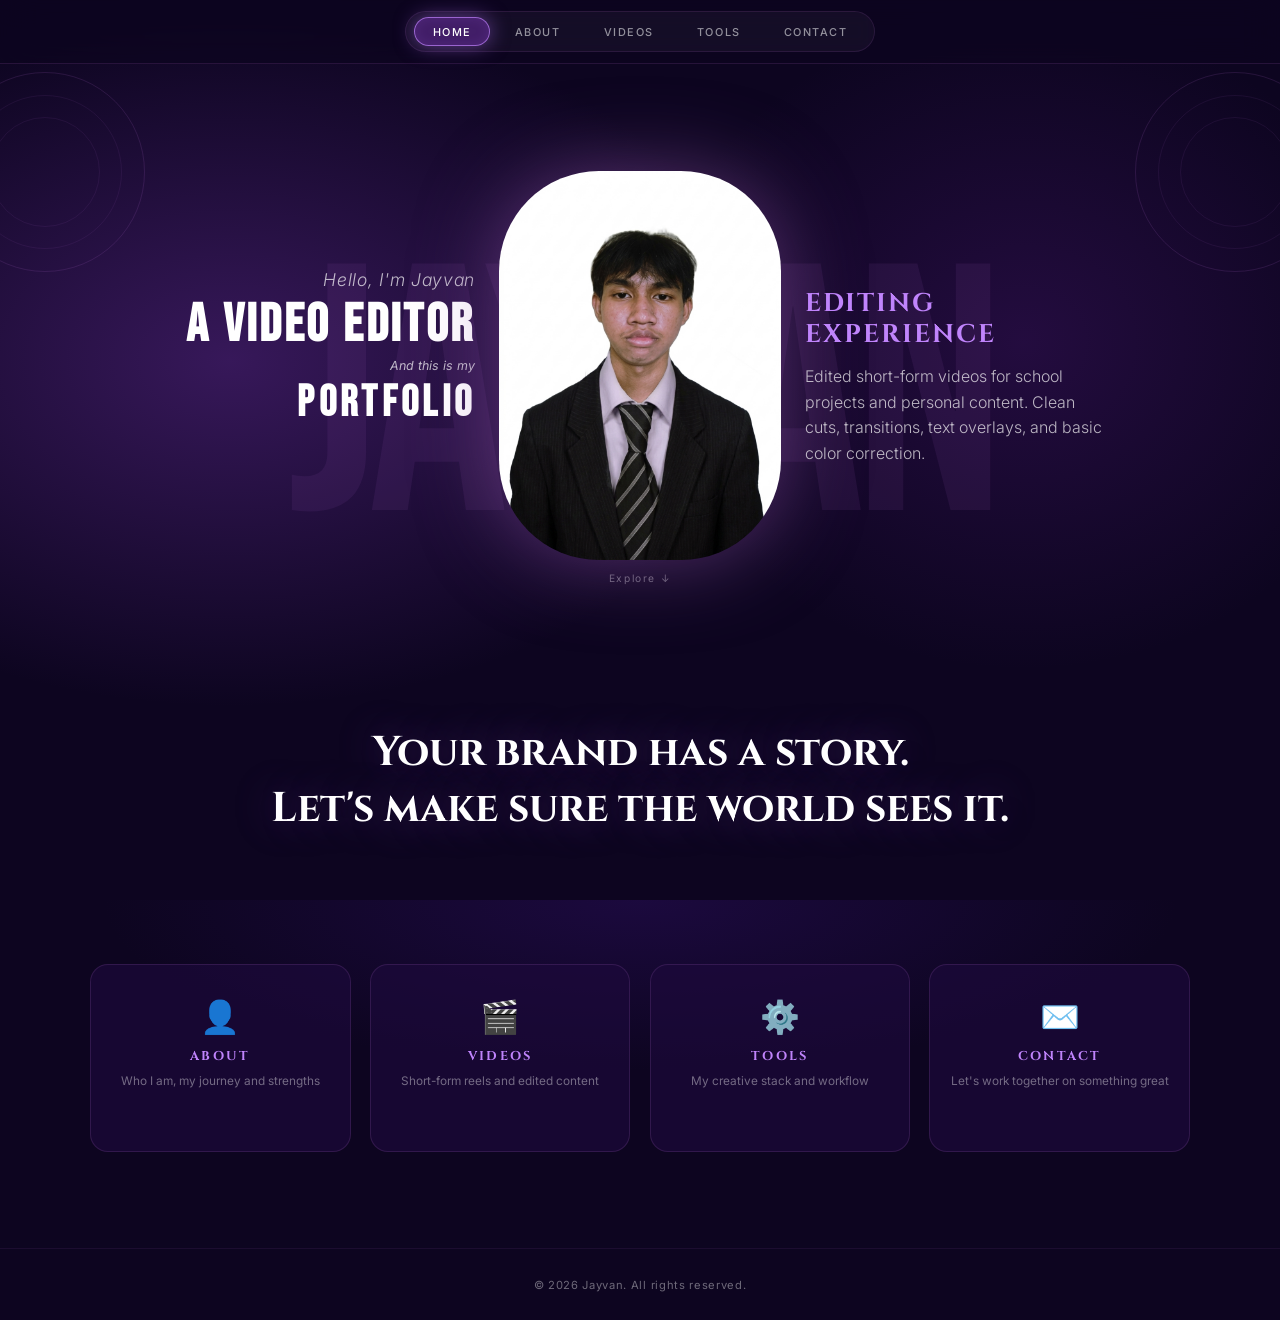
==== commit dbfef235: "feat: split portfolio into multiple pages and improve design" ====
--- a/index.html
+++ b/index.html
@@ -18,18 +18,17 @@
         <span></span><span></span><span></span>
       </button>
       <div class="nav__links" id="navLinks">
-        <a href="#home"    class="nav__link" onclick="closeMenu()">HOME</a>
-        <a href="#about"   class="nav__link" onclick="closeMenu()">ABOUT</a>
-        <a href="#videos"  class="nav__link" onclick="closeMenu()">VIDEOS</a>
-        <a href="#tools"   class="nav__link" onclick="closeMenu()">TOOLS</a>
-        <a href="#contact" class="nav__link" onclick="closeMenu()">CONTACT</a>
+        <a href="index.html"   class="nav__link">HOME</a>
+        <a href="about.html"   class="nav__link">ABOUT</a>
+        <a href="videos.html"  class="nav__link">VIDEOS</a>
+        <a href="tools.html"   class="nav__link">TOOLS</a>
+        <a href="contact.html" class="nav__link">CONTACT</a>
       </div>
     </nav>
   </header>
 
   <main>
-
-    <section class="hero section" id="home">
+    <section class="hero" id="home">
       <div class="hero__bg-text" aria-hidden="true">JAYVAN</div>
       <div class="hero__deco hero__deco--left"  aria-hidden="true"></div>
       <div class="hero__deco hero__deco--right" aria-hidden="true"></div>
@@ -39,13 +38,20 @@
         <h1 class="hero__title animate-in delay-1">A VIDEO EDITOR</h1>
         <p class="hero__subtitle animate-in delay-2">And this is my</p>
         <h2 class="hero__portfolio animate-in delay-3">PORTFOLIO</h2>
+
+        <div class="hero__role-wrap animate-in delay-1" aria-label="Video Editor, Creator, Student, Storyteller">
+          <span class="hero__role-item">VIDEO EDITOR</span>
+          <span class="hero__role-item">CREATOR</span>
+          <span class="hero__role-item">STUDENT</span>
+          <span class="hero__role-item">STORYTELLER</span>
+        </div>
       </div>
 
       <div class="hero__center animate-in delay-2">
         <div class="hero__photo-frame">
           <img src="images/jayvann.png" alt="Jayvan — Video Editor" class="hero__photo" />
         </div>
-        <p class="hero__scroll-label">Scroll Down ↓</p>
+        <p class="hero__scroll-label">Explore ↓</p>
       </div>
 
       <div class="hero__right animate-in delay-3">
@@ -58,330 +64,135 @@
 
       <div class="hero__tagline animate-in delay-4">
         <p>Your brand has a story.</p>
-        <p>Let's make sure the world hears it.</p>
+        <p>Let's make sure the world sees it.</p>
       </div>
     </section>
 
-    <section class="about section" id="about">
-      <div class="about__card reveal">
-        <h2 class="section-title">ABOUT ME</h2>
-        <p class="about__text">
-          I'm Jayvan, a passionate video editor based in Metro Manila, Philippines.
-          I specialize in short-form content, reels, and e-commerce ads that stop the scroll
-          and tell your brand's story. Whether it's a punchy 15-second reel or a full-length
-          brand film, I bring creativity and precision to every frame.
-        </p>
+    <section class="home-cards">
+      <div class="home-cards__grid reveal">
+        <a href="about.html" class="home-card">
+          <span class="home-card__icon">👤</span>
+          <h3 class="home-card__title">ABOUT</h3>
+          <p class="home-card__desc">Who I am, my journey and strengths</p>
+          <span class="home-card__arrow">→</span>
+        </a>
+        <a href="videos.html" class="home-card">
+          <span class="home-card__icon">🎬</span>
+          <h3 class="home-card__title">VIDEOS</h3>
+          <p class="home-card__desc">Short-form reels and edited content</p>
+          <span class="home-card__arrow">→</span>
+        </a>
+        <a href="tools.html" class="home-card">
+          <span class="home-card__icon">⚙️</span>
+          <h3 class="home-card__title">TOOLS</h3>
+          <p class="home-card__desc">My creative stack and workflow</p>
+          <span class="home-card__arrow">→</span>
+        </a>
+        <a href="contact.html" class="home-card">
+          <span class="home-card__icon">✉️</span>
+          <h3 class="home-card__title">CONTACT</h3>
+          <p class="home-card__desc">Let's work together on something great</p>
+          <span class="home-card__arrow">→</span>
+        </a>
       </div>
     </section>
-
-    <section class="reels section" id="videos">
-      <h2 class="section-title section-title--center reveal">SHORT / VERTICAL / REELS</h2>
-
-      <div class="reels__grid">
-
-        <div class="reels__phones-row reveal delay-1">
-          <div class="video-wrapper">
-            <iframe src="https://www.youtube.com/embed/cEybxGM8z2Y?rel=0&modestbranding=1"
-              title="Reel 1" frameborder="0" loading="lazy"
-              allow="accelerometer; autoplay; clipboard-write; encrypted-media; gyroscope; picture-in-picture"
-              allowfullscreen></iframe>
-          </div>
-        </div>
-
-        <div class="reels__phones-row reveal delay- 1">
-          <div class="video-wrapper">
-            <iframe src="https://www.youtube.com/embed/Y4qqD6UdPBY?rel=0&modestbranding=1"
-              title="Reel 2" frameborder="0" loading="lazy"
-              allow="accelerometer; autoplay; clipboard-write; encrypted-media; gyroscope; picture-in-picture"
-              allowfullscreen></iframe>
-          </div>
-        </div>
-
-        <div class="reels__phones-row reveal delay-1">
-          <div class="video-wrapper">
-            <iframe src="https://www.youtube.com/embed/cgYSMnbVQ_s?rel=0&modestbranding=1"
-              title="Reel 3" frameborder="0" loading="lazy"
-              allow="accelerometer; autoplay; clipboard-write; encrypted-media; gyroscope; picture-in-picture"
-              allowfullscreen></iframe>
-          </div>
-        </div>
-
-        <div class="reels__phones-row reveal delay-1">
-          <div class="video-wrapper">
-            <iframe src="https://www.youtube.com/embed/q9kn3sKK6Nc?rel=0&modestbranding=1"
-              title="Reel 4" frameborder="0" loading="lazy"
-              allow="accelerometer; autoplay; clipboard-write; encrypted-media; gyroscope; picture-in-picture"
-              allowfullscreen></iframe>
-          </div>
-        </div>
-
-        <div class="reels__phones-row reveal delay-1">
-          <div class="video-wrapper">
-            <iframe src="https://www.youtube.com/embed/8bGROPVZ8qs?rel=0&modestbranding=1"
-              title="Reel 5" frameborder="0" loading="lazy"
-              allow="accelerometer; autoplay; clipboard-write; encrypted-media; gyroscope; picture-in-picture"
-              allowfullscreen></iframe>
-          </div>
-        </div>
-
-        <div class="reels__phones-row reveal delay-1">
-          <div class="video-wrapper">
-            <iframe src="https://www.youtube.com/embed/5QZtuMehuFQ?rel=0&modestbranding=1"
-              title="Reel 6" frameborder="0" loading="lazy"
-              allow="accelerometer; autoplay; clipboard-write; encrypted-media; gyroscope; picture-in-picture"
-              allowfullscreen></iframe>
-          </div>
-        </div>
-
-        <div class="reels__phones-row reveal delay-1">
-          <div class="video-wrapper">
-            <iframe src="https://www.youtube.com/embed/x-K_IIrviA0?feature?rel=0&modestbranding=1"
-              title="Reel 7" frameborder="0" loading="lazy"
-              allow="accelerometer; autoplay; clipboard-write; encrypted-media; gyroscope; picture-in-picture"
-              allowfullscreen></iframe>
-          </div>
-        </div>
-
-        <div class="reels__phones-row reveal delay-1">
-          <div class="video-wrapper">
-            <iframe src="https://www.youtube.com/embed/KF18yfCQmW0?rel=0&modestbranding=1"
-              title="Reel 8" frameborder="0" loading="lazy"
-              allow="accelerometer; autoplay; clipboard-write; encrypted-media; gyroscope; picture-in-picture"
-              allowfullscreen></iframe>
-          </div>
-        </div>
-
-        <div class="reels__phones-row reveal delay-1">
-          <div class="video-wrapper">
-            <iframe src="https://www.youtube.com/embed/-AzD55Zw0A8?rel=0&modestbranding=1"
-              title="Reel 9" frameborder="0" loading="lazy"
-              allow="accelerometer; autoplay; clipboard-write; encrypted-media; gyroscope; picture-in-picture"
-              allowfullscreen></iframe>
-          </div>
-        </div>
-
-        <div class="reels__phones-row reveal delay-1">
-          <div class="video-wrapper">
-            <iframe src="https://www.youtube.com/embed/U7HWyPUtesc?rel=0&modestbranding=1"
-              title="Reel 10" frameborder="0" loading="lazy"
-              allow="accelerometer; autoplay; clipboard-write; encrypted-media; gyroscope; picture-in-picture"
-              allowfullscreen></iframe>
-          </div>
-        </div>
-
-        <div class="reels__phones-row reveal delay-1">
-          <div class="video-wrapper">
-            <iframe src="https://www.youtube.com/embed/8oBrZ17XQ7o?rel=0&modestbranding=1"
-              title="Reel 11" frameborder="0" loading="lazy"
-              allow="accelerometer; autoplay; clipboard-write; encrypted-media; gyroscope; picture-in-picture"
-              allowfullscreen></iframe>
-          </div>
-        </div>
-
-        <div class="reels__phones-row row12 reveal delay-1">
-          <div class="video-wrapper landscape">
-            <iframe src="https://www.youtube.com/embed/n8Y12wETFhU?rel=0&modestbranding=1"
-              title="Reel 12" frameborder="0" loading="lazy"
-              allow="accelerometer; autoplay; clipboard-write; encrypted-media; gyroscope; picture-in-picture"
-              allowfullscreen></iframe>
-          </div>
-          <div class="reels__desc-card">
-            <p class="typing-text">
-              Transforming raw footage into high-retention content that speaks your
-              brand's language — bridging simple clips and scroll-stopping visual stories.
-            </p>
-            <span class="reels__deco" aria-hidden="true">✿ ❋</span>
-          </div>
-        </div>
-
-      </div>
-    </section>
-
-    <section class="tools-section section" id="tools">
-      <h2 class="section-title section-title--center reveal">MY CREATIVE STACK</h2>
-      <div class="tools__flow reveal delay-1">
-
-        <div class="tool-node">
-          <div class="tool-node__icon">
-            <img src="https://placehold.co/54x54/1a1a1a/9b59b6?text=CC" alt="CapCut" />
-          </div>
-          <span class="tool-node__label">CAPCUT</span>
-        </div>
-
-        <div class="tool-node__arrow" aria-hidden="true">→</div>
-
-        <div class="tool-node">
-          <div class="tool-node__icon">
-            <img src="https://placehold.co/54x54/00c4cc/fff?text=Cv" alt="Canva" />
-          </div>
-          <span class="tool-node__label">CANVA</span>
-        </div>
-
-        <div class="tool-node__arrow" aria-hidden="true">→</div>
-
-        <div class="tool-node">
-          <div class="tool-node__icon">
-            <img src="https://placehold.co/54x54/1a1a1a/fff?text=El" alt="ElevenLabs" />
-          </div>
-          <span class="tool-node__label">ELEVENLABS</span>
-        </div>
-
-        <div class="tool-node__arrow" aria-hidden="true">→</div>
-
-        <div class="tool-node">
-          <div class="tool-node__icon">
-            <img src="https://placehold.co/54x54/1a1a1a/10a37f?text=AI" alt="ChatGPT" />
-          </div>
-          <span class="tool-node__label">CHATGPT</span>
-        </div>
-
-        <div class="tool-node__arrow" aria-hidden="true">→</div>
-
-        <div class="tool-node">
-          <div class="tool-node__icon">
-            <img src="https://placehold.co/54x54/1a1a1a/4285f4?text=G" alt="Gemini" />
-          </div>
-          <span class="tool-node__label">GEMINI</span>
-        </div>
-
-      </div>
-    </section>
-
-    <section class="contact section" id="contact">
-      <div class="contact__inner reveal">
-        <h2 class="contact__title">CONTACT ME</h2>
-
-        <form class="contact__form" id="contactForm">
-          <div class="contact__fields">
-            <div class="contact__form-group">
-              <label class="contact__label" for="name">Name</label>
-              <input class="contact__input" type="text" id="name" name="name" placeholder="Your name" required />
-            </div>
-            <div class="contact__form-group">
-              <label class="contact__label" for="message">Message</label>
-              <input class="contact__input" type="text" id="message" name="message" placeholder="Tell me more…" required />
-            </div>
-            <button class="contact__btn" type="submit">SEND</button>
-          </div>
-          <p class="contact__feedback" id="contactFeedback" aria-live="polite"></p>
-        </form>
-
-        <address class="contact__info">
-          <div class="contact__info-item">
-            <span class="contact__info-icon" aria-hidden="true">📞</span>
-            <a href="tel:+9933240052">+99 332 400 52</a>
-          </div>
-          <div class="contact__info-item">
-            <span class="contact__info-icon" aria-hidden="true">📍</span>
-            <span>Metro Manila, Philippines</span>
-          </div>
-          <div class="contact__info-item">
-            <span class="contact__info-icon" aria-hidden="true">✉️</span>
-            <a href="mailto:jayvanmasalunga0@gmail.com">jayvanmasalunga0@gmail.com</a>
-          </div>
-        </address>
-      </div>
-    </section>
-
   </main>
 
   <footer class="site-footer">
-    <p>© 2025 Jayvan. All rights reserved.</p>
+    <p>© 2026 Jayvan. All rights reserved.</p>
   </footer>
 
   <script src="script.js"></script>
 
-  <!-- EmailJS SDK -->
-  <script src="https://cdn.jsdelivr.net/npm/@emailjs/browser@4/dist/email.min.js"></script>
-  <script>
-  document.addEventListener("DOMContentLoaded", () => {
-
-    /* ── EmailJS init ── */
-    emailjs.init("20XJqebH2Zwo8qe6G");
-
-    const form     = document.getElementById("contactForm");
-    const feedback = document.getElementById("contactFeedback");
-    const btn      = form ? form.querySelector(".contact__btn") : null;
-
-    if (form) {
-      form.addEventListener("submit", function (e) {
-        e.preventDefault();
-
-        if (btn) { btn.innerText = "SENDING..."; btn.disabled = true; }
-        if (feedback) { feedback.innerText = "Sending…"; feedback.className = "contact__feedback"; }
-
-        emailjs.send("service_5bo82lt", "template_jzcv58m", {
-          name:    document.getElementById("name")?.value    || "",
-          message: document.getElementById("message")?.value || ""
-        })
-        .then(() => {
-          if (feedback) {
-            feedback.innerText = "✅ Message sent successfully!";
-            feedback.className = "contact__feedback contact__feedback--success";
-          }
-          form.reset();
-        })
-        .catch((err) => {
-          if (feedback) feedback.innerText = "❌ Failed to send. Please try again.";
-          console.error(err);
-        })
-        .finally(() => {
-          if (btn) { btn.innerText = "SEND"; btn.disabled = false; }
-        });
-      });
+  <style>
+    .home-cards {
+      padding: 4rem 4rem 6rem;
+      background:
+        radial-gradient(ellipse 60% 70% at 50% 0%, rgba(42, 14, 92, 0.5) 0%, transparent 70%),
+        var(--purple-deep);
     }
 
-    /* ── Typing animation — starts only when card scrolls into view ── */
-    const textEl = document.querySelector(".typing-text");
-    if (textEl) {
-      const full = textEl.innerText.trim();
-      let i = 0;
-      textEl.innerText = "";
-
-      function typeLoop() {
-        textEl.innerText = full.slice(0, i++);
-        if (i > full.length) {
-          setTimeout(() => { i = 0; setTimeout(typeLoop, 500); }, 1800);
-        } else {
-          setTimeout(typeLoop, 35);
-        }
-      }
-
-      const typingObs = new IntersectionObserver(([entry]) => {
-        if (entry.isIntersecting) { typeLoop(); typingObs.disconnect(); }
-      }, { threshold: 0.4 });
-      typingObs.observe(textEl);
+    .home-cards__grid {
+      display: grid;
+      grid-template-columns: repeat(4, 1fr);
+      gap: 1.2rem;
+      max-width: 1100px;
+      margin: 0 auto;
     }
 
-    /* ── Hamburger ── */
-    const hamburger = document.getElementById("navHamburger");
-    const navLinks  = document.getElementById("navLinks");
+    .home-card {
+      display: flex;
+      flex-direction: column;
+      align-items: center;
+      padding: 2rem 1.25rem 1.5rem;
+      background: rgba(30, 10, 60, 0.65);
+      border: 1px solid rgba(155, 89, 182, 0.2);
+      border-radius: 18px;
+      text-align: center;
+      cursor: pointer;
+      position: relative;
+      overflow: hidden;
+      transition: all 0.35s ease;
+      text-decoration: none;
+      color: inherit;
+    }
 
-    if (hamburger && navLinks) {
-      hamburger.addEventListener("click", () => {
-        const isOpen = navLinks.classList.toggle("nav__links--open");
-        hamburger.classList.toggle("nav__hamburger--open", isOpen);
-        hamburger.setAttribute("aria-expanded", String(isOpen));
-      });
+    .home-card::before {
+      content: '';
+      position: absolute;
+      inset: 0;
+      background: radial-gradient(circle at 50% 120%, rgba(155, 89, 182, 0.22) 0%, transparent 65%);
+      opacity: 0;
+      transition: opacity 0.35s ease;
+    }
 
-      document.addEventListener("click", (e) => {
-        if (!e.target.closest(".nav")) closeMenu();
-      });
+    .home-card:hover::before { opacity: 1; }
+    .home-card:hover {
+      border-color: rgba(155, 89, 182, 0.55);
+      box-shadow: 0 0 35px rgba(155, 89, 182, 0.25);
+      transform: translateY(-6px);
     }
-  });
 
-  /* closeMenu — called by onclick on <a> tags */
-  function closeMenu() {
-    const hamburger = document.getElementById("navHamburger");
-    const navLinks  = document.getElementById("navLinks");
-    if (!navLinks) return;
-    navLinks.classList.remove("nav__links--open");
-    if (hamburger) {
-      hamburger.classList.remove("nav__hamburger--open");
-      hamburger.setAttribute("aria-expanded", "false");
+    .home-card__icon { font-size: 2rem; margin-bottom: 0.75rem; }
+
+    .home-card__title {
+      font-family: var(--font-serif);
+      font-size: 0.80rem;
+      font-weight: 700;
+      letter-spacing: 0.18em;
+      color: var(--purple-light);
+      margin-bottom: 0.5rem;
     }
-  }
-  </script>
 
+    .home-card__desc {
+      font-size: 0.74rem;
+      color: var(--white-40);
+      line-height: 1.5;
+      flex: 1;
+    }
+
+    .home-card__arrow {
+      margin-top: 1rem;
+      font-size: 1rem;
+      color: var(--purple-vivid);
+      opacity: 0;
+      transform: translateX(-6px);
+      transition: all 0.3s ease;
+    }
+
+    .home-card:hover .home-card__arrow {
+      opacity: 1;
+      transform: translateX(0);
+    }
+
+    @media (max-width: 768px) {
+      .home-cards { padding: 3rem 1.25rem 4rem; }
+      .home-cards__grid { grid-template-columns: repeat(2, 1fr); }
+    }
+
+    @media (max-width: 480px) {
+      .home-cards__grid { grid-template-columns: 1fr; }
+    }
+  </style>
 </body>
 </html>
--- a/styles.css
+++ b/styles.css
@@ -18,6 +18,23 @@
   --transition:    0.35s cubic-bezier(0.25, 0.46, 0.45, 0.94);
   --radius-phone:  22px;
   --header-h:      64px;
+
+  --nav-bg:            rgba(13, 5, 32, 0.65);
+  --nav-border:        rgba(155, 89, 182, 0.18);
+  --nav-blur:          18px;
+
+  --tab-idle-text:     rgba(255, 255, 255, 0.55);
+  --tab-hover-bg:      rgba(155, 89, 182, 0.14);
+  --tab-hover-text:    #c084fc;
+  --tab-hover-glow:    0 0 14px rgba(155, 89, 182, 0.35);
+
+  --tab-active-bg:     rgba(106, 47, 160, 0.55);
+  --tab-active-text:   #ffffff;
+  --tab-active-border: rgba(192, 132, 252, 0.70);
+  --tab-active-glow:   0 0 20px rgba(176, 110, 243, 0.50),
+                       inset 0 0 12px rgba(176, 110, 243, 0.12);
+  --tab-radius:        999px;
+  --tab-transition:    0.30s cubic-bezier(0.25, 0.46, 0.45, 0.94);
 }
 
 *, *::before, *::after {
@@ -37,6 +54,12 @@
   font-family: var(--font-body);
   overflow-x: hidden;
   cursor: auto;
+  opacity: 0;
+  animation: pageIn 0.45s ease forwards;
+}
+
+@keyframes pageIn {
+  to { opacity: 1; }
 }
 
 img {
@@ -106,15 +129,17 @@
   display: flex;
   align-items: center;
   justify-content: center;
-  background: rgba(13, 5, 32, 0.75);
-  backdrop-filter: blur(14px);
-  -webkit-backdrop-filter: blur(14px);
-  border-bottom: 1px solid rgba(155, 89, 182, 0.12);
-  transition: box-shadow var(--transition);
+  background: var(--nav-bg);
+  backdrop-filter: blur(var(--nav-blur));
+  -webkit-backdrop-filter: blur(var(--nav-blur));
+  border-bottom: 1px solid var(--nav-border);
+  transition: box-shadow var(--tab-transition), background var(--tab-transition);
 }
 
 .site-header.scrolled {
-  box-shadow: 0 4px 32px rgba(0, 0, 0, 0.4);
+  background: rgba(13, 5, 32, 0.88);
+  box-shadow: 0 4px 40px rgba(0, 0, 0, 0.55),
+              0 1px 0 rgba(155, 89, 182, 0.22);
 }
 
 .nav {
@@ -128,66 +153,127 @@
 
 .nav__links {
   display: flex;
+  align-items: center;
   justify-content: center;
-  gap: 2.8rem;
+  gap: 6px;
+  background: rgba(255, 255, 255, 0.04);
+  border: 1px solid rgba(155, 89, 182, 0.16);
+  border-radius: 999px;
+  padding: 5px 8px;
+  backdrop-filter: blur(8px);
+  -webkit-backdrop-filter: blur(8px);
 }
 
 .nav__link {
   font-family: var(--font-body);
-  font-size: 0.72rem;
+  font-size: 0.68rem;
   font-weight: 500;
-  letter-spacing: 0.16em;
-  color: var(--white-70);
+  letter-spacing: 0.14em;
+  color: var(--tab-idle-text);
+  background: transparent;
+  border: 1px solid transparent;
+  border-radius: var(--tab-radius);
+  padding: 0.40rem 1.10rem;
+  white-space: nowrap;
+  cursor: pointer;
   position: relative;
-  padding: 0.5rem 0.2rem 4px;
-  transition: color var(--transition);
-  white-space: nowrap;
-}
-
-.nav__link::after {
+  overflow: hidden;
+  transition:
+    color        var(--tab-transition),
+    background   var(--tab-transition),
+    border-color var(--tab-transition),
+    box-shadow   var(--tab-transition),
+    transform    var(--tab-transition);
+  text-decoration: none;
+}
+
+.nav__link::before {
   content: '';
   position: absolute;
-  bottom: 0; left: 0; right: 0;
-  height: 1px;
-  background: var(--purple-vivid);
-  transform: scaleX(0);
-  transform-origin: left;
-  transition: transform var(--transition);
-}
-
-.nav__link:hover,
-.nav__link--active { color: var(--purple-light); }
-
-.nav__link--active::after,
-.nav__link:hover::after { transform: scaleX(1); }
+  inset: 0;
+  border-radius: inherit;
+  background: linear-gradient(
+    120deg,
+    transparent 0%,
+    rgba(255, 255, 255, 0.08) 50%,
+    transparent 100%
+  );
+  transform: translateX(-120%);
+  transition: transform 0.55s ease;
+  pointer-events: none;
+}
+
+.nav__link::after { display: none; }
+
+.nav__link:hover {
+  color: var(--tab-hover-text);
+  background: var(--tab-hover-bg);
+  border-color: rgba(155, 89, 182, 0.30);
+  box-shadow: var(--tab-hover-glow);
+  transform: translateY(-1px) scale(1.03);
+}
+
+.nav__link:hover::before {
+  transform: translateX(120%);
+}
+
+.nav__link--active {
+  color: var(--tab-active-text) !important;
+  background: var(--tab-active-bg) !important;
+  border-color: var(--tab-active-border) !important;
+  box-shadow: var(--tab-active-glow) !important;
+  transform: none !important;
+}
+
+.nav__link--active::before { display: none; }
 
 .nav__hamburger {
   display: none;
   flex-direction: column;
   justify-content: center;
   gap: 5px;
-  background: transparent;
-  border: none;
+  background: rgba(106, 47, 160, 0.20);
+  border: 1px solid rgba(155, 89, 182, 0.30);
+  border-radius: 10px;
   cursor: pointer;
-  padding: 0.4rem;
+  padding: 0.55rem 0.6rem;
   margin-left: auto;
   z-index: 110;
+  transition: background var(--tab-transition), box-shadow var(--tab-transition);
+}
+
+.nav__hamburger:hover {
+  background: rgba(106, 47, 160, 0.40);
+  box-shadow: 0 0 14px rgba(155, 89, 182, 0.40);
 }
 
 .nav__hamburger span {
   display: block;
-  width: 22px;
-  height: 2px;
-  background: var(--white-70);
+  width: 20px;
+  height: 1.5px;
+  background: rgba(255, 255, 255, 0.70);
   border-radius: 2px;
-  transition: transform 0.3s ease, opacity 0.3s ease, background 0.3s ease;
+  transition: transform 0.30s ease, opacity 0.30s ease, background 0.30s ease;
   transform-origin: center;
 }
 
-.nav__hamburger--open span:nth-child(1) { transform: translateY(7px) rotate(45deg);  background: var(--purple-light); }
-.nav__hamburger--open span:nth-child(2) { opacity: 0; transform: scaleX(0); }
-.nav__hamburger--open span:nth-child(3) { transform: translateY(-7px) rotate(-45deg); background: var(--purple-light); }
-
+.nav__hamburger--open {
+  background: rgba(106, 47, 160, 0.55);
+  box-shadow: 0 0 18px rgba(155, 89, 182, 0.50);
+}
+
+.nav__hamburger--open span:nth-child(1) {
+  transform: translateY(6.5px) rotate(45deg);
+  background: var(--purple-light);
+}
+.nav__hamburger--open span:nth-child(2) {
+  opacity: 0;
+  transform: scaleX(0);
+}
+.nav__hamburger--open span:nth-child(3) {
+  transform: translateY(-6.5px) rotate(-45deg);
+  background: var(--purple-light);
+}
 
 .hero {
   min-height: 100vh;
@@ -259,6 +345,47 @@
   line-height: 1; margin-bottom: 0.35rem;
 }
 
+.hero__role-wrap {
+  display: inline-block;
+  position: relative;
+  height: clamp(2rem, 5vw, 3.6rem);
+  overflow: hidden;
+  vertical-align: bottom;
+}
+
+.hero__role-text {
+  display: block;
+  font-family: var(--font-display);
+  font-size: clamp(1.6rem, 4.8vw, 3.4rem);
+  letter-spacing: 0.05em;
+  line-height: 1;
+  color: var(--purple-light);
+  animation: roleCycle 8s steps(1) infinite;
+}
+
+@keyframes roleCycle {
+  0%   { content: ''; }
+}
+
+.hero__role-item {
+  position: absolute;
+  top: 0; left: 0;
+  white-space: nowrap;
+  opacity: 0;
+  transform: translateY(20px);
+  transition: opacity 0.5s ease, transform 0.5s ease;
+  color: var(--purple-light);
+  font-family: var(--font-display);
+  font-size: clamp(1.6rem, 4.8vw, 3.4rem);
+  letter-spacing: 0.05em;
+  line-height: 1;
+}
+
+.hero__role-item.active {
+  opacity: 1;
+  transform: translateY(0);
+}
+
 .hero__subtitle {
   font-size: clamp(0.70rem, 1.5vw, 0.78rem);
   font-style: italic; color: var(--white-70); margin-bottom: 0.2rem;
@@ -312,10 +439,12 @@
 }
 
 .about {
-  display: flex;
+  min-height: 100vh;
+  display: flex;
+  flex-direction: column;
   justify-content: center;
   align-items: center;
-  padding: 6rem 2rem;
+  padding: calc(var(--header-h) + 3rem) 2rem 4rem;
   background:
     radial-gradient(ellipse 70% 60% at 30% 50%, rgba(42, 14, 92, 0.6) 0%, transparent 70%),
     var(--purple-deep);
@@ -331,6 +460,7 @@
   box-shadow: 0 0 30px rgba(155, 89, 182, 0.15);
   backdrop-filter: blur(10px);
   text-align: center;
+  margin-bottom: 3rem;
 }
 
 .about__text {
@@ -339,7 +469,245 @@
   max-width: 750px; margin: 1rem auto 0;
 }
 
+.about__skills {
+  max-width: 900px;
+  width: 100%;
+  margin-bottom: 3rem;
+}
+
+.about__skills-title {
+  font-family: var(--font-serif);
+  font-size: clamp(0.9rem, 2vw, 1.3rem);
+  font-weight: 600;
+  letter-spacing: 0.14em;
+  color: var(--purple-light);
+  margin-bottom: 1.5rem;
+  text-align: center;
+}
+
+.skill-bar {
+  display: flex;
+  align-items: center;
+  gap: 1rem;
+  margin-bottom: 1.2rem;
+  transition: transform 0.25s ease;
+}
+
+.skill-bar:hover {
+  transform: translateX(6px);
+}
+
+.skill-bar__label {
+  font-size: 0.78rem;
+  letter-spacing: 0.12em;
+  color: var(--white-70);
+  width: 140px;
+  text-align: right;
+  transition: color 0.3s ease;
+}
+
+.skill-bar:hover .skill-bar__label {
+  color: var(--purple-light);
+}
+
+.skill-bar__track {
+  flex: 1;
+  height: 6px;
+  background: rgba(155, 89, 182, 0.12);
+  border-radius: 999px;
+  overflow: hidden;
+  position: relative;
+}
+
+.skill-bar__track::before {
+  content: "";
+  position: absolute;
+  inset: 0;
+  background: linear-gradient(
+    90deg,
+    transparent,
+    rgba(155, 89, 182, 0.25),
+    transparent
+  );
+  transform: translateX(-100%);
+  animation: shimmer 2.8s infinite;
+}
+
+@keyframes shimmer {
+  100% {
+    transform: translateX(100%);
+  }
+}
+
+.skill-bar__fill {
+  height: 100%;
+  border-radius: 999px;
+  background: linear-gradient(90deg, var(--purple-glow), var(--purple-light));
+  width: 0;
+  transition: width 1.4s cubic-bezier(0.25, 0.46, 0.45, 0.94);
+  box-shadow: 0 0 14px rgba(155, 89, 182, 0.55);
+  position: relative;
+}
+
+.skill-bar__fill::after {
+  content: "";
+  position: absolute;
+  right: 0;
+  top: 50%;
+  width: 10px;
+  height: 10px;
+  transform: translateY(-50%);
+  background: var(--purple-light);
+  border-radius: 50%;
+  box-shadow: 0 0 14px var(--purple-light);
+  opacity: 0;
+  transition: opacity 0.3s ease;
+}
+
+.skill-bar:hover .skill-bar__fill::after {
+  opacity: 1;
+}
+
+.about__timeline {
+  max-width: 700px;
+  width: 100%;
+  position: relative;
+  margin-bottom: 3rem;
+}
+
+.about__timeline::before {
+  content: '';
+  position: absolute;
+  left: 50%;
+  top: 0; bottom: 0;
+  width: 1px;
+  background: linear-gradient(180deg, transparent, rgba(155, 89, 182, 0.5), transparent);
+  transform: translateX(-50%);
+}
+
+.timeline-item {
+  display: flex;
+  gap: 1.5rem;
+  margin-bottom: 2rem;
+  position: relative;
+}
+
+.timeline-item:nth-child(odd) {
+  flex-direction: row-reverse;
+  text-align: right;
+}
+
+.timeline-item__dot {
+  position: absolute;
+  left: 50%;
+  top: 0.25rem;
+  transform: translateX(-50%);
+  width: 10px; height: 10px;
+  border-radius: 50%;
+  background: var(--purple-vivid);
+  border: 2px solid var(--purple-light);
+  box-shadow: 0 0 12px rgba(155, 89, 182, 0.6);
+  z-index: 2;
+}
+
+.timeline-item__content {
+  flex: 1;
+  padding: 1rem 1.25rem;
+  background: rgba(30, 10, 60, 0.6);
+  border: 1px solid rgba(155, 89, 182, 0.18);
+  border-radius: 12px;
+  max-width: calc(50% - 1.5rem);
+  transition: all 0.3s ease;
+}
+
+.timeline-item__content:hover {
+  border-color: rgba(155, 89, 182, 0.5);
+  box-shadow: 0 0 20px rgba(155, 89, 182, 0.25);
+  transform: translateY(-2px);
+}
+
+.timeline-item__year {
+  font-size: 0.68rem;
+  letter-spacing: 0.14em;
+  color: var(--purple-light);
+  margin-bottom: 0.25rem;
+}
+
+.timeline-item__title {
+  font-family: var(--font-serif);
+  font-size: 0.9rem;
+  font-weight: 600;
+  color: var(--white);
+  margin-bottom: 0.25rem;
+}
+
+.timeline-item__desc {
+  font-size: 0.78rem;
+  color: var(--white-70);
+  line-height: 1.5;
+}
+
+.about__strengths {
+  max-width: 900px;
+  width: 100%;
+  display: grid;
+  grid-template-columns: repeat(auto-fit, minmax(200px, 1fr));
+  gap: 1.2rem;
+}
+
+.strength-card {
+  padding: 1.5rem;
+  background: rgba(30, 10, 60, 0.6);
+  border: 1px solid rgba(155, 89, 182, 0.18);
+  border-radius: 14px;
+  text-align: center;
+  cursor: default;
+  transition: all 0.35s ease;
+  position: relative;
+  overflow: hidden;
+}
+
+.strength-card::before {
+  content: '';
+  position: absolute;
+  inset: 0;
+  background: radial-gradient(circle at 50% 120%, rgba(155, 89, 182, 0.18) 0%, transparent 70%);
+  opacity: 0;
+  transition: opacity 0.35s ease;
+}
+
+.strength-card:hover::before { opacity: 1; }
+
+.strength-card:hover {
+  border-color: rgba(155, 89, 182, 0.55);
+  box-shadow: 0 0 28px rgba(155, 89, 182, 0.30);
+  transform: translateY(-4px);
+}
+
+.strength-card__icon {
+  font-size: 1.8rem;
+  margin-bottom: 0.6rem;
+  display: block;
+}
+
+.strength-card__title {
+  font-family: var(--font-serif);
+  font-size: 0.82rem;
+  font-weight: 600;
+  letter-spacing: 0.12em;
+  color: var(--purple-light);
+  margin-bottom: 0.4rem;
+}
+
+.strength-card__desc {
+  font-size: 0.75rem;
+  color: var(--white-40);
+  line-height: 1.5;
+}
+
 .reels {
+  min-height: 100vh;
+  padding: calc(var(--header-h) + 3rem) 2rem 4rem;
   background:
     radial-gradient(ellipse 80% 55% at 50% 50%, rgba(88, 28, 135, 0.32) 0%, transparent 70%),
     var(--purple-deep);
@@ -415,12 +783,12 @@
 
 .video-wrapper {
   width: 100%;
-  aspect-ratio: 9 / 16;     
+  aspect-ratio: 9 / 16;
   position: relative;
   border-radius: 12px;
   overflow: hidden;
   border: 1.5px solid rgba(155, 89, 182, 0.3);
-  background: #050510;         
+  background: #050510;
   transition: transform 0.3s ease, box-shadow 0.3s ease, filter 0.3s ease;
   animation: borderPulse 4s ease-in-out infinite;
 }
@@ -457,6 +825,11 @@
 }
 
 .tools-section {
+  min-height: 100vh;
+  padding: calc(var(--header-h) + 3rem) 2rem 4rem;
+  display: flex;
+  flex-direction: column;
+  align-items: center;
   background:
     radial-gradient(ellipse 80% 60% at 50% 40%, rgba(42, 14, 92, 0.5) 0%, transparent 70%),
     var(--purple-deep);
@@ -469,6 +842,94 @@
   justify-content: center;
   flex-wrap: wrap;
   gap: 2rem;
+  width: 100%;
+  max-width: 1100px;
+}
+
+.tools__dashboard {
+  display: grid;
+  grid-template-columns: repeat(2, 1fr);
+  grid-template-rows: repeat(3, auto);
+  gap: 1.5rem;
+  width: 100%;
+  max-width: 1100px;
+  margin-top: 3rem;
+}
+
+.tool-card {
+  padding: 2rem 1.5rem;
+  background: rgba(30, 10, 60, 0.7);
+  border: 1px solid rgba(155, 89, 182, 0.2);
+  border-radius: 18px;
+  text-align: center;
+  cursor: default;
+  position: relative;
+  overflow: hidden;
+  transition: all 0.35s ease;
+}
+
+.tool-card::before {
+  content: '';
+  position: absolute;
+  inset: 0;
+  background: radial-gradient(circle at 50% 0%, rgba(155, 89, 182, 0.25) 0%, transparent 65%);
+  opacity: 0;
+  transition: opacity 0.35s ease;
+}
+
+.tool-card:hover::before { opacity: 1; }
+.tool-card:hover {
+  border-color: rgba(155, 89, 182, 0.55);
+  box-shadow: 0 0 35px rgba(155, 89, 182, 0.30);
+  transform: translateY(-6px);
+}
+
+.tool-card__icon {
+  width: 72px; height: 72px;
+  border-radius: 16px;
+  background: rgba(30, 10, 60, 0.6);
+  border: 1px solid rgba(155, 89, 182, 0.3);
+  box-shadow: 0 0 20px rgba(155, 89, 182, 0.25);
+  display: flex;
+  align-items: center;
+  justify-content: center;
+  overflow: hidden;
+  margin: 0 auto 1rem;
+  transition: all 0.3s ease;
+}
+
+.tool-card:hover .tool-card__icon {
+  box-shadow: 0 0 30px rgba(155, 89, 182, 0.6);
+  transform: scale(1.1);
+}
+
+.tool-card__icon img { width: 100%; height: 100%; object-fit: cover; }
+
+.tool-card__name {
+  font-family: var(--font-serif);
+  font-size: 0.82rem;
+  font-weight: 600;
+  letter-spacing: 0.14em;
+  color: var(--purple-light);
+  margin-bottom: 0.5rem;
+}
+
+.tool-card__desc {
+  font-size: 0.74rem;
+  color: var(--white-40);
+  line-height: 1.5;
+}
+
+.tool-card__tag {
+  display: inline-block;
+  margin-top: 0.75rem;
+  font-size: 0.60rem;
+  letter-spacing: 0.12em;
+  color: var(--purple-vivid);
+  background: rgba(155, 89, 182, 0.12);
+  border: 1px solid rgba(155, 89, 182, 0.25);
+  border-radius: 999px;
+  padding: 0.2rem 0.65rem;
 }
 
 .tool-node {
@@ -521,32 +982,12 @@
   50%       { transform: translateX(5px); opacity: 1;   }
 }
 
-.tools__flow::before {
-  content: "";
-  position: absolute;
-  top: 50%; left: 10%; right: 10%;
-  height: 2px;
-  background: linear-gradient(
-    90deg,
-    transparent,
-    rgba(155, 89, 182, 0.6),
-    rgba(176, 110, 243, 0.8),
-    rgba(155, 89, 182, 0.6),
-    transparent
-  );
-  box-shadow: 0 0 12px rgba(155, 89, 182, 0.5);
-  transform: translateY(-50%);
-  z-index: 0;
-  animation: glowLine 3s ease-in-out infinite;
-  pointer-events: none;
-}
-
-@keyframes glowLine {
-  0%, 100% { opacity: 0.6; }
-  50%       { opacity: 1;   }
-}
-
 .contact {
+  min-height: 100vh;
+  padding: calc(var(--header-h) + 3rem) 2rem 4rem;
+  display: flex;
+  align-items: center;
+  justify-content: center;
   background:
     linear-gradient(135deg,
       rgba(60, 10, 100, 0.92) 0%,
@@ -556,7 +997,7 @@
   border-top: 1px solid rgba(155, 89, 182, 0.28);
 }
 
-.contact__inner { max-width: 860px; margin: 0 auto; }
+.contact__inner { max-width: 860px; margin: 0 auto; width: 100%; }
 
 .contact__title {
   font-family: var(--font-display);
@@ -567,6 +1008,69 @@
 }
 
 .contact__form { margin-bottom: 2.5rem; }
+
+/* Floating label form */
+.contact__form-float {
+  display: flex;
+  flex-direction: column;
+  gap: 1.5rem;
+  margin-bottom: 1.5rem;
+}
+
+.contact__field-wrap {
+  position: relative;
+}
+
+.contact__field-wrap input,
+.contact__field-wrap textarea {
+  width: 100%;
+  background: rgba(255, 255, 255, 0.04);
+  border: 1px solid rgba(155, 89, 182, 0.25);
+  border-radius: 10px;
+  color: var(--white);
+  font-family: var(--font-body);
+  font-size: max(0.84rem, 16px);
+  padding: 1.15rem 1rem 0.45rem;
+  outline: none;
+  transition: border-color 0.3s ease, box-shadow 0.3s ease;
+  resize: none;
+}
+
+.contact__field-wrap textarea {
+  min-height: 110px;
+}
+
+.contact__field-wrap label {
+  position: absolute;
+  left: 1rem;
+  top: 0.85rem;
+  font-size: 0.75rem;
+  color: var(--white-40);
+  pointer-events: none;
+  transition: all 0.25s ease;
+  letter-spacing: 0.06em;
+}
+
+.contact__field-wrap input:focus,
+.contact__field-wrap textarea:focus {
+  border-color: var(--purple-vivid);
+  box-shadow: 0 0 18px rgba(155, 89, 182, 0.25);
+}
+
+.contact__field-wrap input:focus ~ label,
+.contact__field-wrap input:not(:placeholder-shown) ~ label,
+.contact__field-wrap textarea:focus ~ label,
+.contact__field-wrap textarea:not(:placeholder-shown) ~ label {
+  top: 0.3rem;
+  font-size: 0.60rem;
+  color: var(--purple-light);
+  letter-spacing: 0.12em;
+}
+
+.contact__field-wrap input::placeholder,
+.contact__field-wrap textarea::placeholder {
+  color: transparent;
+}
 
 .contact__fields {
   display: flex;
@@ -598,7 +1102,7 @@
   border-bottom: 1px solid rgba(155, 89, 182, 0.35);
   color: var(--white);
   font-family: var(--font-body);
-  font-size: max(0.84rem, 16px); /* prevents iOS zoom */
+  font-size: max(0.84rem, 16px);
   padding: 0.3rem 0;
   outline: none;
   flex: 1;
@@ -609,18 +1113,17 @@
 .contact__input::placeholder { color: var(--white-40); }
 .contact__input:focus { border-color: var(--purple-vivid); }
 
-.contact__btn,
-.contact__btn:disabled {
+.contact__btn {
   background: var(--purple-glow);
   border: none; color: var(--white);
   font-family: var(--font-body);
   font-size: 0.74rem; font-weight: 600;
   letter-spacing: 0.16em;
-  padding: 0.7rem 1.7rem;
-  cursor: pointer; border-radius: 4px;
-  flex-shrink: 0;
+  padding: 0.85rem 2rem;
+  cursor: pointer; border-radius: 8px;
   transition: background var(--transition), transform var(--transition), box-shadow var(--transition);
   min-height: 44px;
+  width: 100%;
 }
 
 .contact__btn:hover {
@@ -628,11 +1131,13 @@
   box-shadow: 0 0 20px rgba(155, 89, 182, 0.5);
 }
 .contact__btn:active { transform: scale(0.97); }
+.contact__btn:disabled { opacity: 0.6; cursor: not-allowed; }
 
 .contact__feedback { font-size: 0.80rem; margin-top: 0.9rem; min-height: 1.2em; }
 .contact__feedback--success { color: #a3e6a0; }
-
-.contact__info { display: flex; gap: 2rem; flex-wrap: wrap; }
+.contact__feedback--error   { color: #f08080; }
+
+.contact__info { display: flex; gap: 2rem; flex-wrap: wrap; margin-top: 2rem; }
 
 .contact__info-item {
   display: flex; align-items: center;
@@ -652,18 +1157,37 @@
   background: var(--purple-deep);
 }
 
+.page-hero {
+  padding: calc(var(--header-h) + 2.5rem) 2rem 2rem;
+  text-align: center;
+  background:
+    radial-gradient(ellipse 60% 80% at 50% 0%, rgba(106, 47, 160, 0.35) 0%, transparent 65%),
+    var(--purple-deep);
+  border-bottom: 1px solid rgba(155, 89, 182, 0.10);
+}
+
+.page-hero__title {
+  font-family: var(--font-display);
+  font-size: clamp(2.5rem, 8vw, 6rem);
+  letter-spacing: 0.08em;
+  color: var(--white);
+  text-shadow: 0 0 60px rgba(176, 110, 243, 0.30);
+  line-height: 1;
+  margin-bottom: 0.5rem;
+}
+
+.page-hero__subtitle {
+  font-family: var(--font-serif);
+  font-size: clamp(0.75rem, 1.5vw, 0.95rem);
+  letter-spacing: 0.20em;
+  color: var(--purple-light);
+  opacity: 0.8;
+}
+
 @media (max-width: 1024px) {
   .section { padding: 4rem 2.5rem; }
-
   .reels__grid { grid-template-columns: repeat(3, 1fr); }
-
-  .tools__flow::before { display: none; }
-  .tool-node__arrow { font-size: 1rem; }
-
-  .hero {
-    padding: calc(var(--header-h) + 1.5rem) 6% 3rem;
-    gap: 1rem;
-  }
+  .hero { padding: calc(var(--header-h) + 1.5rem) 6% 3rem; gap: 1rem; }
 }
 
 @media (max-width: 768px) {
@@ -672,35 +1196,51 @@
   .nav__links {
     position: fixed;
     top: var(--header-h); left: 0; right: 0;
-    background: rgba(13, 5, 32, 0.97);
-    backdrop-filter: blur(18px);
-    -webkit-backdrop-filter: blur(18px);
     flex-direction: column;
-    align-items: center;
-    gap: 0;
-    padding: 0;
-    border-bottom: 1px solid rgba(155, 89, 182, 0.18);
+    align-items: stretch;
+    gap: 6px;
+    border-radius: 0 0 24px 24px;
+    padding: 0 1rem;
     max-height: 0;
     overflow: hidden;
     visibility: hidden;
     pointer-events: none;
-    transition: max-height 0.4s ease, padding 0.4s ease, visibility 0.4s;
+    background: rgba(13, 5, 32, 0.97);
+    backdrop-filter: blur(22px);
+    -webkit-backdrop-filter: blur(22px);
+    border: none;
+    border-bottom: 1px solid rgba(155, 89, 182, 0.22);
+    transition:
+      max-height 0.42s cubic-bezier(0.25, 0.46, 0.45, 0.94),
+      padding    0.42s ease,
+      visibility 0s linear 0.42s;
     z-index: 99;
   }
 
   .nav__links--open {
-    max-height: 400px;
-    padding: 1rem 0 1.5rem;
+    max-height: 420px;
+    padding: 0.85rem 1rem 1.25rem;
     visibility: visible;
     pointer-events: auto;
+    transition:
+      max-height 0.42s cubic-bezier(0.25, 0.46, 0.45, 0.94),
+      padding    0.42s ease;
   }
 
   .nav__links .nav__link {
-    font-size: 0.85rem;
-    padding: 0.75rem 2rem;
+    font-size: 0.80rem;
+    letter-spacing: 0.18em;
+    padding: 0.70rem 1.25rem;
+    text-align: center;
+    border-radius: 12px;
     width: 100%;
-    text-align: center;
-    letter-spacing: 0.2em;
+    border: 1px solid transparent;
+  }
+
+  .nav__links .nav__link:hover,
+  .nav__links .nav__link--active {
+    transform: none;
+    border-color: rgba(155, 89, 182, 0.35);
   }
 
   .section { padding: 3.5rem 1.25rem; }
@@ -725,50 +1265,47 @@
   .hero__deco--left  { left: -30px; }
   .hero__deco--right { right: -30px; }
 
-  .reels__grid {
-    grid-template-columns: repeat(2, 1fr);
-    padding: 0;
-    gap: 12px;
-  }
-
-  .row12 {
-  flex-direction: column;
-}
-
-  .row12 .reels__desc-card {
-    flex: 0 0 auto;
-    width: 100%;
-  }
+  .reels__grid { grid-template-columns: repeat(2, 1fr); padding: 0; gap: 12px; }
+  .row12 { flex-direction: column; }
+  .row12 .reels__desc-card { flex: 0 0 auto; width: 100%; }
 
   .tools__flow { gap: 1.5rem; }
   .tool-node__arrow { display: none; }
   .tool-node__icon  { width: 72px; height: 72px; }
 
-  .contact__fields { flex-direction: column; align-items: stretch; gap: 1.2rem; padding: 1.2rem; }
-  .contact__form-group { flex-direction: column; align-items: flex-start; gap: 0.3rem; min-width: 0; }
-  .contact__input { width: 100%; }
-  .contact__btn   { width: 100%; text-align: center; }
   .contact__info  { flex-direction: column; gap: 1rem; }
-
   .about__card { padding: 1.75rem 1.25rem; }
+
+  .about__timeline::before { left: 12px; }
+  .timeline-item,
+  .timeline-item:nth-child(odd) { flex-direction: column; text-align: left; }
+  .timeline-item__dot { left: 12px; top: 0.5rem; transform: none; }
+  .timeline-item__content { max-width: 100%; margin-left: 2rem; }
+
+  .tools__dashboard { grid-template-columns: repeat(2, 1fr); }
 }
 
 @media (max-width: 480px) {
   .reels__grid { grid-template-columns: 1fr; gap: 10px; }
   .row12 { grid-column: 1; }
-
   .hero__tagline p { font-size: clamp(0.9rem, 5.5vw, 1.4rem); }
-
   .section-title { font-size: clamp(0.9rem, 4vw, 1.2rem); margin-bottom: 2rem; }
-
   .about__text { font-size: 0.88rem; }
-
   .tool-node__icon { width: 60px; height: 60px; }
 }
 
 @media (hover: none) {
   .tool-node:hover       { transform: none; }
   .tool-node__icon:hover { transform: none; }
+  .tool-card:hover       { transform: none; }
   .reels__desc-card:hover { transform: none; box-shadow: none; }
   .video-wrapper:hover   { transform: none; box-shadow: none; filter: none; }
+  .strength-card:hover   { transform: none; }
+}
+
+@media (max-width: 768px) {
+  .tools__dashboard {
+    grid-template-columns: 1fr;
+    grid-template-rows: auto;
+  }
 }
